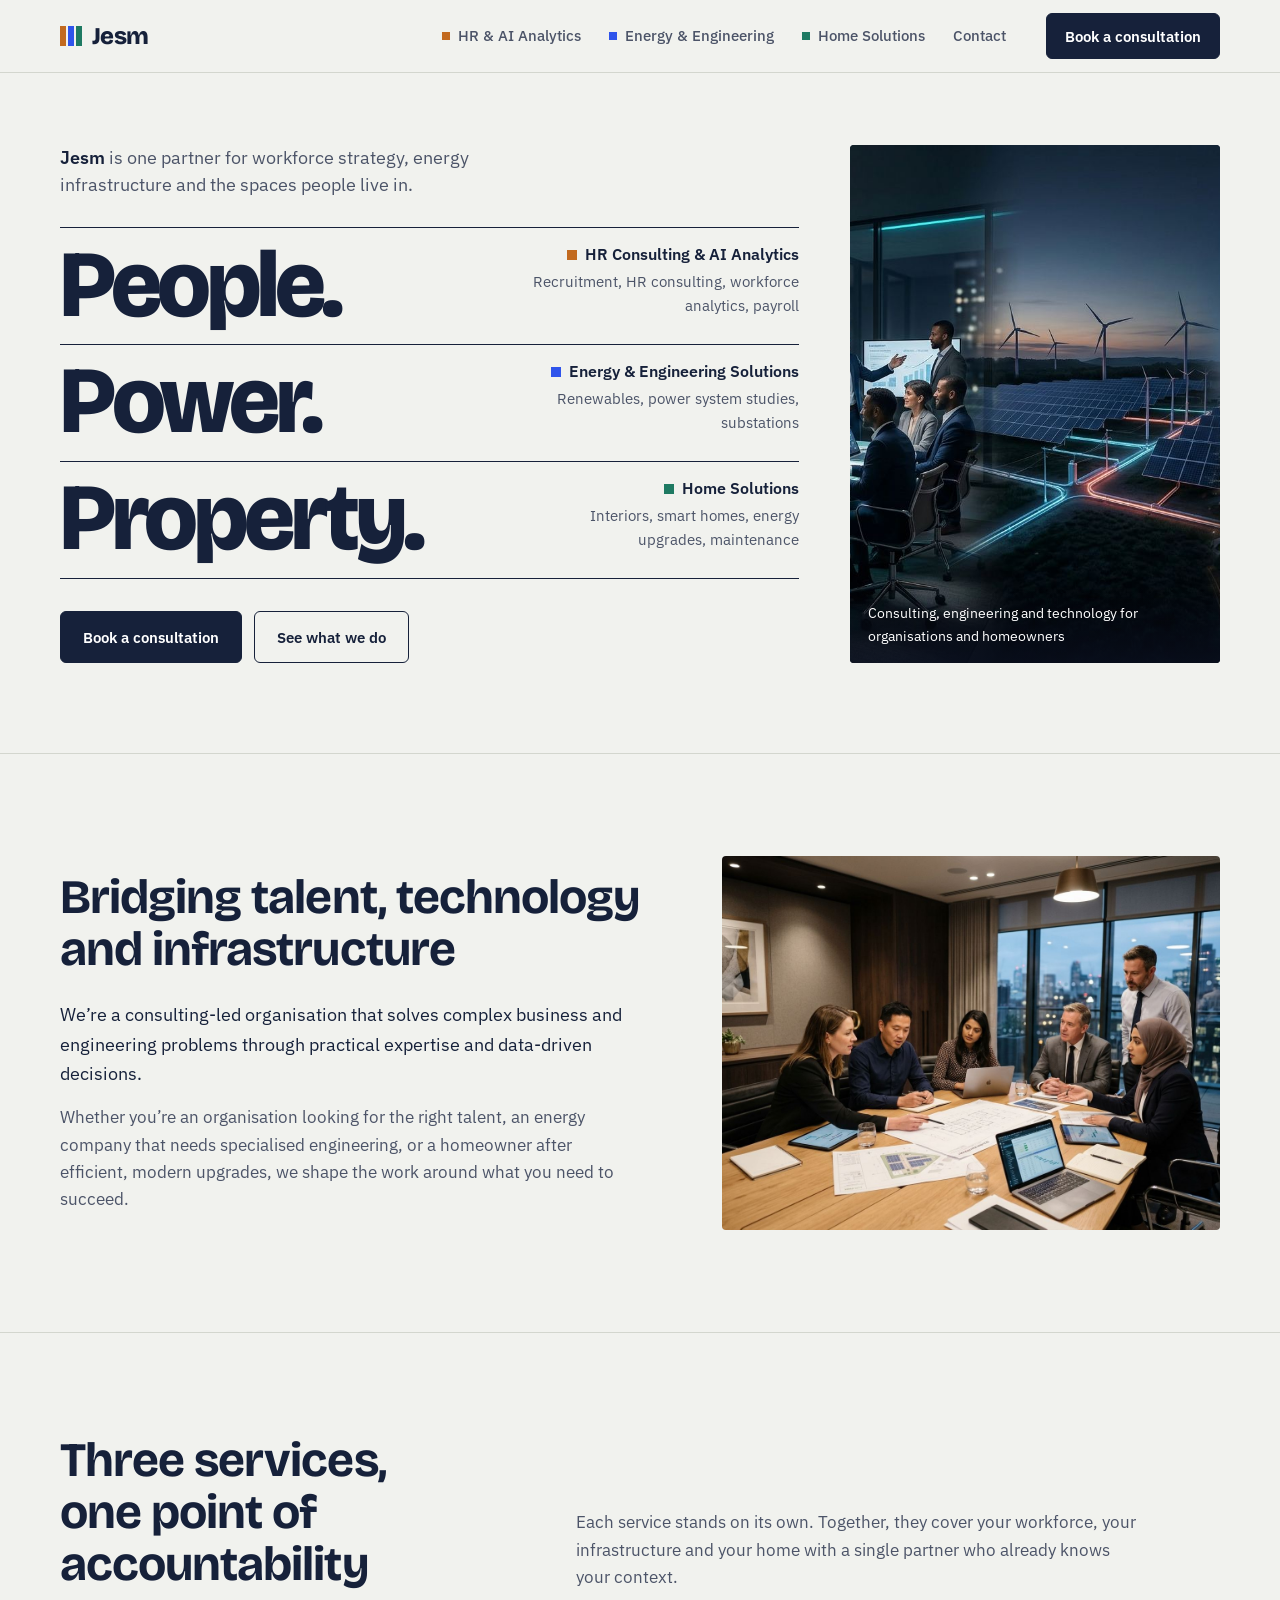
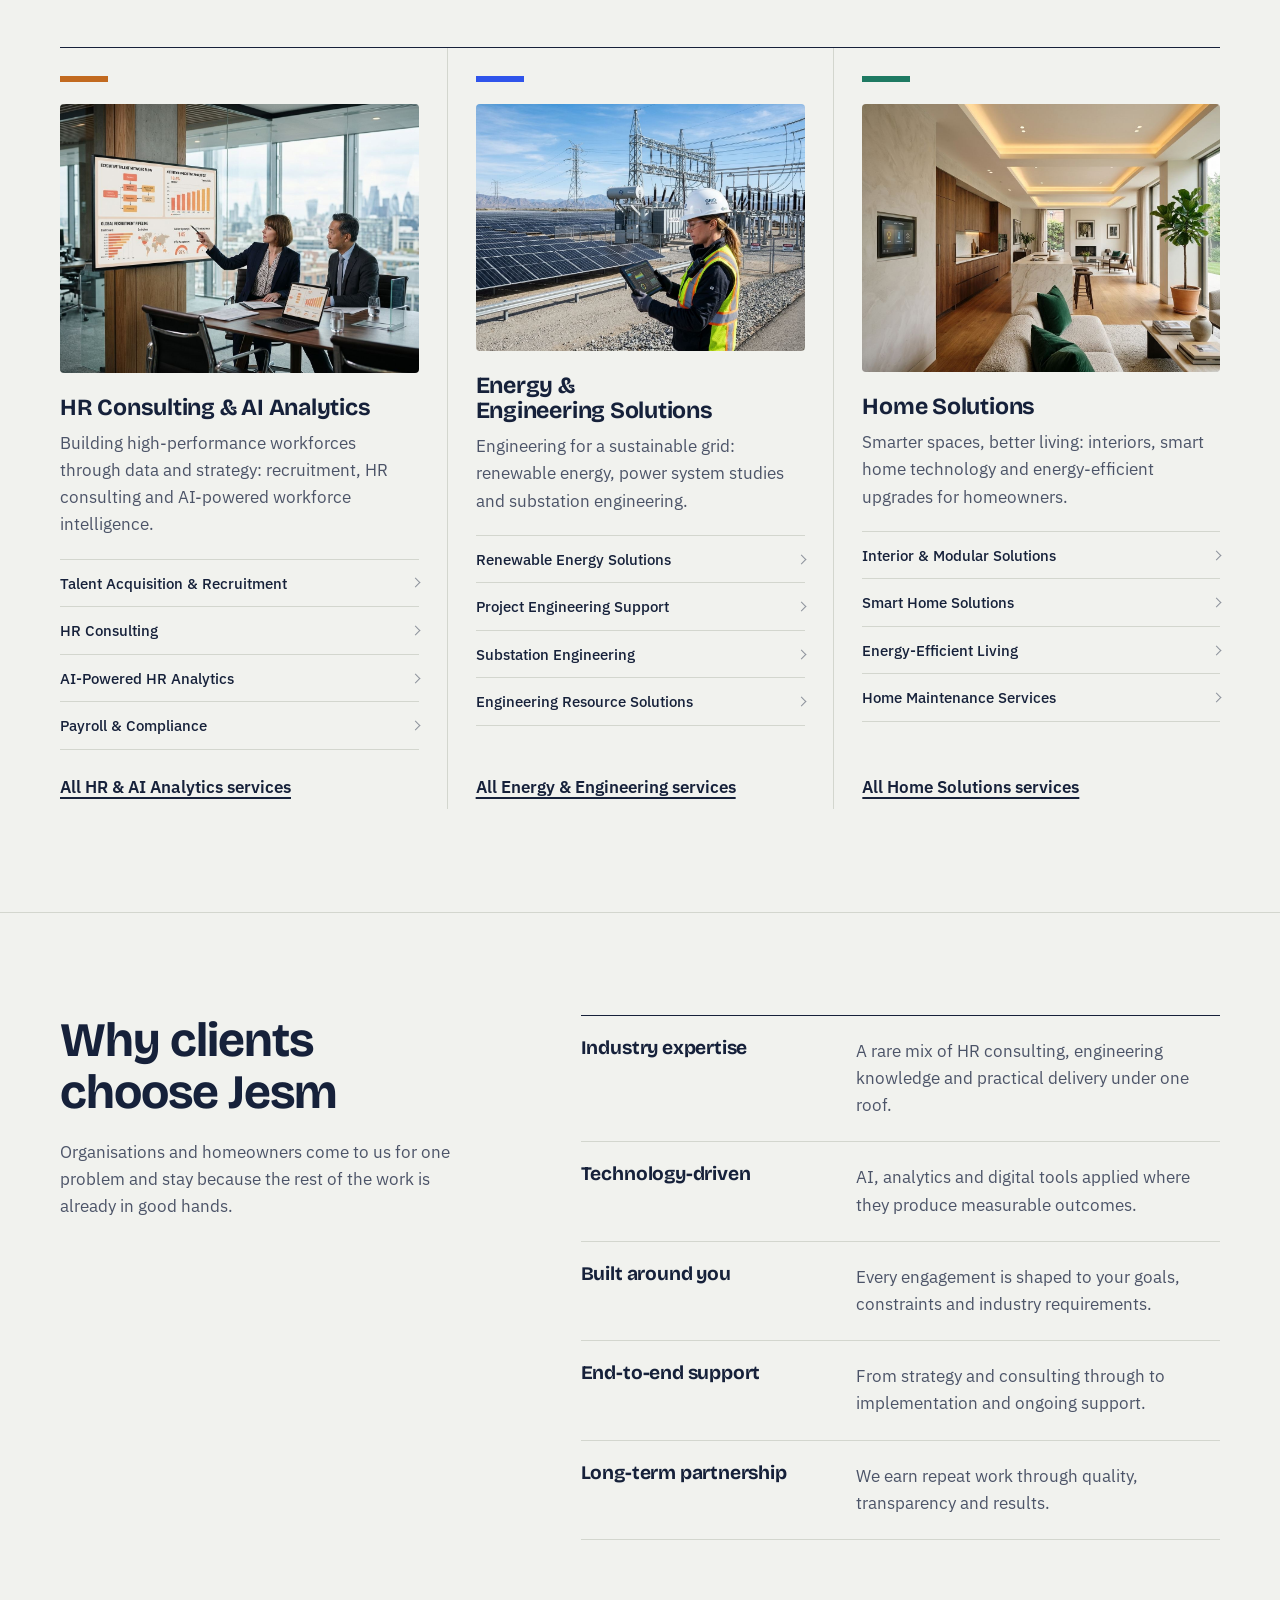
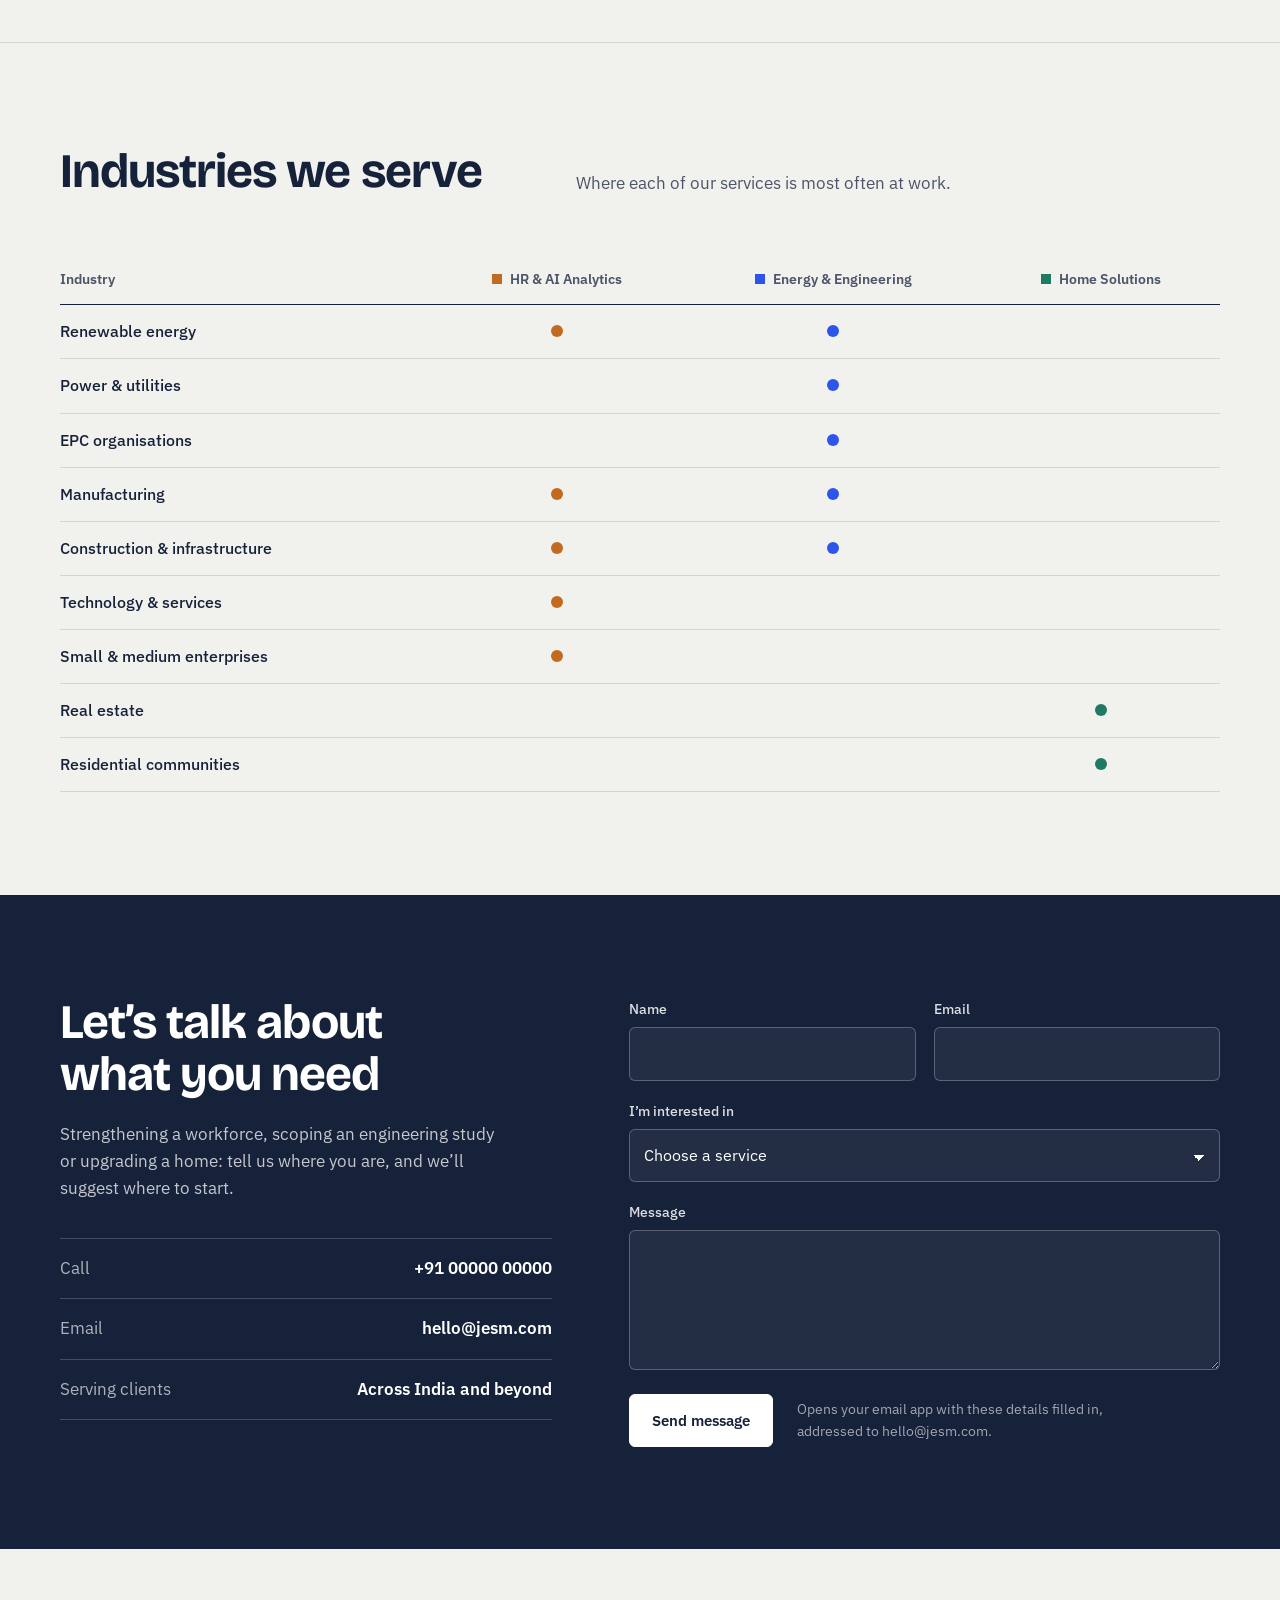
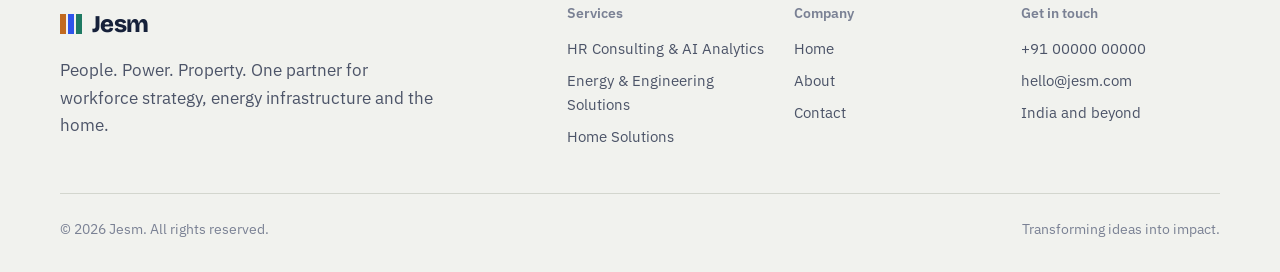
==== index.html @ 6579c79a "Add JESM site redesign Co-Authored-By: Claude Opus 5.5 <noreply@anthropic.com> Claude-Session: https" ====
<!DOCTYPE html>
<html lang="en">
<head>
<meta charset="UTF-8">
<meta name="viewport" content="width=device-width, initial-scale=1, viewport-fit=cover">
<title>Jesm — People. Power. Property.</title>
<meta name="description" content="Jesm provides HR consulting &amp; AI analytics, energy &amp; engineering solutions, and home solutions — one partner for workforce strategy, energy infrastructure and the home.">
<meta name="theme-color" content="#F1F2EE">
<link rel="icon" href="data:image/svg+xml,<svg xmlns=%22http://www.w3.org/2000/svg%22 viewBox=%220 0 24 24%22><rect x=%223%22 y=%222%22 width=%225%22 height=%2220%22 fill=%22%23C26A1F%22/><rect x=%229.5%22 y=%222%22 width=%225%22 height=%2220%22 fill=%22%232F54EB%22/><rect x=%2216%22 y=%222%22 width=%225%22 height=%2220%22 fill=%22%231E7A62%22/></svg>">
<link rel="preconnect" href="https://fonts.googleapis.com">
<link rel="preconnect" href="https://fonts.gstatic.com" crossorigin>
<link href="https://fonts.googleapis.com/css2?family=Bricolage+Grotesque:opsz,wght@12..96,600;12..96,700;12..96,800&family=IBM+Plex+Sans:wght@400;500;600&display=swap" rel="stylesheet">
<link rel="stylesheet" href="styles.css">
</head>
<body>
<a class="skip" href="#main">Skip to content</a>
<header class="site-header">
  <div class="wrap nav-row">
    <a href="index.html" class="brand" aria-label="Jesm home"><span class="brand-mark" aria-hidden="true"><i></i><i></i><i></i></span>Jesm</a>
    <button class="menu-toggle" id="menuToggle" aria-label="Menu" aria-expanded="false" aria-controls="primaryNav">
      <svg viewBox="0 0 24 24" fill="none" stroke="currentColor" stroke-width="2"><path d="M3 6h18M3 12h18M3 18h18"/></svg>
    </button>
    <nav class="primary" id="primaryNav" aria-label="Main">
      <a href="hr-consulting-ai-analytics.html" data-p="people"><span class="sw" aria-hidden="true"></span>HR &amp; AI Analytics</a>
      <a href="energy-engineering-solutions.html" data-p="power"><span class="sw" aria-hidden="true"></span>Energy &amp; Engineering</a>
      <a href="home-solutions.html" data-p="property"><span class="sw" aria-hidden="true"></span>Home Solutions</a>
      <a href="#contact">Contact</a>
      <a href="#contact" class="btn btn-solid mobile-cta">Book a consultation</a>
    </nav>
    <a href="#contact" class="btn btn-solid header-cta">Book a consultation</a>
  </div>
</header>
<main id="main">

  <section class="hero" aria-labelledby="hero-title">
    <div class="wrap hero-grid">
      <div>
        <h1 id="hero-title" class="hero-intro"><strong>Jesm</strong> is one partner for workforce strategy, energy infrastructure and the spaces people live in.</h1>
        <nav class="words" aria-label="Our services">
        <a class="word" href="hr-consulting-ai-analytics.html" data-p="people">
          <span class="word-w">People.</span>
          <span class="word-meta"><b><span class="sw" aria-hidden="true"></span>HR Consulting &amp; AI Analytics</b>Recruitment, HR consulting, workforce analytics, payroll</span>
        </a>
        <a class="word" href="energy-engineering-solutions.html" data-p="power">
          <span class="word-w">Power.</span>
          <span class="word-meta"><b><span class="sw" aria-hidden="true"></span>Energy &amp; Engineering Solutions</b>Renewables, power system studies, substations</span>
        </a>
        <a class="word" href="home-solutions.html" data-p="property">
          <span class="word-w">Property.</span>
          <span class="word-meta"><b><span class="sw" aria-hidden="true"></span>Home Solutions</b>Interiors, smart homes, energy upgrades, maintenance</span>
        </a>
        </nav>
        <div class="hero-actions">
          <a href="#contact" class="btn btn-solid">Book a consultation</a>
          <a href="#services" class="btn btn-line">See what we do</a>
        </div>
      </div>
      <div class="hero-frame" id="heroFrame" aria-hidden="false">
        <img src="images/hero-banner.jpg" alt="Jesm teams working across workforce strategy, energy infrastructure and smart living" data-for="all" class="is-on" width="1376" height="768" fetchpriority="high">
        <img src="images/pillar-hr.jpg" alt="" data-for="people" width="1200" height="896" loading="lazy">
        <img src="images/pillar-energy.jpg" alt="" data-for="power" width="1200" height="896" loading="lazy">
        <img src="images/pillar-home.jpg" alt="" data-for="property" width="1200" height="896" loading="lazy">
        <div class="hero-caption" id="heroCaption"><span class="sw" aria-hidden="true"></span><span>Consulting, engineering and technology for organisations and homeowners</span></div>
      </div>
    </div>
  </section>

  <section class="section" id="about">
    <div class="wrap about">
      <div>
        <h2>Bridging talent, technology and infrastructure</h2>
        <div class="about-body">
          <p>We’re a consulting-led organisation that solves complex business and engineering problems through practical expertise and data-driven decisions.</p>
          <p>Whether you’re an organisation looking for the right talent, an energy company that needs specialised engineering, or a homeowner after efficient, modern upgrades, we shape the work around what you need to succeed.</p>
        </div>
      </div>
      <img src="images/about-team.jpg" alt="Jesm consultants and engineers in a planning session" width="1200" height="896" loading="lazy">
    </div>
  </section>

  <section class="section" id="services">
    <div class="wrap">
      <div class="section-head">
        <h2>Three services, one point of accountability</h2>
        <p>Each service stands on its own. Together, they cover your workforce, your infrastructure and your home with a single partner who already knows your context.</p>
      </div>
      <div class="pillars">
      <article class="pillar" data-p="people">
        <div class="pillar-bar" aria-hidden="true"></div>
        <img src="images/pillar-hr.jpg" alt="" width="1200" height="896" loading="lazy">
        <h3><a href="hr-consulting-ai-analytics.html">HR Consulting &amp; AI Analytics</a></h3>
        <p>Building high-performance workforces through data and strategy: recruitment, HR consulting and AI-powered workforce intelligence.</p>
        <nav class="areas" aria-label="HR Consulting &amp; AI Analytics"><a href="hr-consulting-ai-analytics.html#talent">Talent Acquisition &amp; Recruitment</a><a href="hr-consulting-ai-analytics.html#consulting">HR Consulting</a><a href="hr-consulting-ai-analytics.html#analytics">AI-Powered HR Analytics</a><a href="hr-consulting-ai-analytics.html#payroll">Payroll &amp; Compliance</a></nav>
        <a class="text-link" href="hr-consulting-ai-analytics.html">All HR &amp; AI Analytics services</a>
      </article>
      <article class="pillar" data-p="power">
        <div class="pillar-bar" aria-hidden="true"></div>
        <img src="images/pillar-energy.jpg" alt="" width="1200" height="896" loading="lazy">
        <h3><a href="energy-engineering-solutions.html">Energy &amp; Engineering Solutions</a></h3>
        <p>Engineering for a sustainable grid: renewable energy, power system studies and substation engineering.</p>
        <nav class="areas" aria-label="Energy &amp; Engineering Solutions"><a href="energy-engineering-solutions.html#renewables">Renewable Energy Solutions</a><a href="energy-engineering-solutions.html#studies">Project Engineering Support</a><a href="energy-engineering-solutions.html#substations">Substation Engineering</a><a href="energy-engineering-solutions.html#resources">Engineering Resource Solutions</a></nav>
        <a class="text-link" href="energy-engineering-solutions.html">All Energy &amp; Engineering services</a>
      </article>
      <article class="pillar" data-p="property">
        <div class="pillar-bar" aria-hidden="true"></div>
        <img src="images/pillar-home.jpg" alt="" width="1200" height="896" loading="lazy">
        <h3><a href="home-solutions.html">Home Solutions</a></h3>
        <p>Smarter spaces, better living: interiors, smart home technology and energy-efficient upgrades for homeowners.</p>
        <nav class="areas" aria-label="Home Solutions"><a href="home-solutions.html#interiors">Interior &amp; Modular Solutions</a><a href="home-solutions.html#smart">Smart Home Solutions</a><a href="home-solutions.html#efficiency">Energy-Efficient Living</a><a href="home-solutions.html#maintenance">Home Maintenance Services</a></nav>
        <a class="text-link" href="home-solutions.html">All Home Solutions services</a>
      </article>
      </div>
    </div>
  </section>

  <section class="section">
    <div class="wrap why">
      <div class="why-intro">
        <h2>Why clients choose Jesm</h2>
        <p>Organisations and homeowners come to us for one problem and stay because the rest of the work is already in good hands.</p>
      </div>
      <ul class="why-list"><li><h3>Industry expertise</h3><p>A rare mix of HR consulting, engineering knowledge and practical delivery under one roof.</p></li><li><h3>Technology-driven</h3><p>AI, analytics and digital tools applied where they produce measurable outcomes.</p></li><li><h3>Built around you</h3><p>Every engagement is shaped to your goals, constraints and industry requirements.</p></li><li><h3>End-to-end support</h3><p>From strategy and consulting through to implementation and ongoing support.</p></li><li><h3>Long-term partnership</h3><p>We earn repeat work through quality, transparency and results.</p></li></ul>
    </div>
  </section>

  <section class="section">
    <div class="wrap">
      <div class="section-head">
        <h2>Industries we serve</h2>
        <p>Where each of our services is most often at work.</p>
      </div>
      <div class="matrix-wrap">
        <table class="matrix">
          <thead><tr><th scope="col">Industry</th><th scope="col" data-p="people"><span><span class="sw" aria-hidden="true"></span>HR &amp; AI Analytics</span></th><th scope="col" data-p="power"><span><span class="sw" aria-hidden="true"></span>Energy &amp; Engineering</span></th><th scope="col" data-p="property"><span><span class="sw" aria-hidden="true"></span>Home Solutions</span></th></tr></thead>
          <tbody>
<tr><th scope="row">Renewable energy</th><td data-p="people"><span class="dot" role="img" aria-label="Yes"></span></td><td data-p="power"><span class="dot" role="img" aria-label="Yes"></span></td><td></td></tr>
<tr><th scope="row">Power &amp; utilities</th><td></td><td data-p="power"><span class="dot" role="img" aria-label="Yes"></span></td><td></td></tr>
<tr><th scope="row">EPC organisations</th><td></td><td data-p="power"><span class="dot" role="img" aria-label="Yes"></span></td><td></td></tr>
<tr><th scope="row">Manufacturing</th><td data-p="people"><span class="dot" role="img" aria-label="Yes"></span></td><td data-p="power"><span class="dot" role="img" aria-label="Yes"></span></td><td></td></tr>
<tr><th scope="row">Construction &amp; infrastructure</th><td data-p="people"><span class="dot" role="img" aria-label="Yes"></span></td><td data-p="power"><span class="dot" role="img" aria-label="Yes"></span></td><td></td></tr>
<tr><th scope="row">Technology &amp; services</th><td data-p="people"><span class="dot" role="img" aria-label="Yes"></span></td><td></td><td></td></tr>
<tr><th scope="row">Small &amp; medium enterprises</th><td data-p="people"><span class="dot" role="img" aria-label="Yes"></span></td><td></td><td></td></tr>
<tr><th scope="row">Real estate</th><td></td><td></td><td data-p="property"><span class="dot" role="img" aria-label="Yes"></span></td></tr>
<tr><th scope="row">Residential communities</th><td></td><td></td><td data-p="property"><span class="dot" role="img" aria-label="Yes"></span></td></tr>
          </tbody>
        </table>
      </div>
    </div>
  </section>

  <section class="contact" id="contact" aria-labelledby="contact-title">
    <div class="wrap contact-grid">
      <div>
        <h2 id="contact-title">Let’s talk about what you need</h2>
        <p class="contact-lede">Strengthening a workforce, scoping an engineering study or upgrading a home: tell us where you are, and we’ll suggest where to start.</p>
        <ul class="contact-list">
          <li><span>Call</span><a href="tel:+910000000000">+91 00000 00000</a></li>
          <li><span>Email</span><a href="mailto:hello@jesm.com">hello@jesm.com</a></li>
          <li><span>Serving clients</span><b>Across India and beyond</b></li>
        </ul>
      </div>
      <form class="form" id="contactForm" novalidate>
        <div class="field"><label for="cf-name">Name</label><input id="cf-name" name="name" type="text" autocomplete="name" required></div>
        <div class="field"><label for="cf-email">Email</label><input id="cf-email" name="email" type="email" autocomplete="email" required></div>
        <div class="field full"><label for="cf-interest">I’m interested in</label>
          <select id="cf-interest" name="interest"><option value="">Choose a service</option><option>HR Consulting &amp; AI Analytics</option><option>Energy &amp; Engineering Solutions</option><option>Home Solutions</option><option>More than one / not sure yet</option></select></div>
        <div class="field full"><label for="cf-message">Message</label><textarea id="cf-message" name="message" required></textarea></div>
        <div class="form-foot">
          <button type="submit" class="btn btn-light">Send message</button>
          <p class="form-note" id="cf-note" aria-live="polite">Opens your email app with these details filled in, addressed to hello@jesm.com.</p>
        </div>
      </form>
    </div>
  </section>

</main>
<footer class="site-footer">
  <div class="wrap">
    <div class="footer-top">
      <div>
        <a href="index.html" class="brand"><span class="brand-mark" aria-hidden="true"><i></i><i></i><i></i></span>Jesm</a>
        <p>People. Power. Property. One partner for workforce strategy, energy infrastructure and the home.</p>
      </div>
      <div class="footer-cols">
        <div>
          <h2>Services</h2>
          <a href="hr-consulting-ai-analytics.html">HR Consulting &amp; AI Analytics</a>
          <a href="energy-engineering-solutions.html">Energy &amp; Engineering Solutions</a>
          <a href="home-solutions.html">Home Solutions</a>
        </div>
        <div>
          <h2>Company</h2>
          <a href="index.html">Home</a>
          <a href="index.html#about">About</a>
          <a href="#contact">Contact</a>
        </div>
        <div>
          <h2>Get in touch</h2>
          <a href="tel:+910000000000">+91 00000 00000</a>
          <a href="mailto:hello@jesm.com">hello@jesm.com</a>
          <p>India and beyond</p>
        </div>
      </div>
    </div>
    <div class="footer-bottom">
      <span>© 2026 Jesm. All rights reserved.</span>
      <span>Transforming ideas into impact.</span>
    </div>
  </div>
</footer>
<script src="script.js"></script>
</body>
</html>
---- styles.css ----
/* Jesm — site styles
   Palette: cool paper + deep indigo ink, one colour per pillar used only as an identifier.
   Type: Bricolage Grotesque (display) + IBM Plex Sans (text). */

:root{
  --paper:#F1F2EE;
  --surface:#FFFFFF;
  --ink:#16213A;
  --ink-2:#4C5468;
  --ink-3:#7A8194;
  --line:#D3D6CE;
  --line-2:#B9BDB3;

  --people:#C26A1F;    /* HR Consulting & AI Analytics */
  --power:#2F54EB;     /* Energy & Engineering Solutions */
  --property:#1E7A62;  /* Home Solutions */

  --display:'Bricolage Grotesque','Avenir Next Condensed','Arial Narrow',system-ui,sans-serif;
  --text:'IBM Plex Sans','Segoe UI',system-ui,-apple-system,sans-serif;

  --wrap:1240px;
  --gutter:clamp(20px,4vw,40px);
  --header-h:72px;
  color-scheme:light;
}

*,*::before,*::after{box-sizing:border-box;}
html{scroll-padding-top:calc(var(--header-h) + 16px);-webkit-text-size-adjust:100%;}
body{
  margin:0;
  background:var(--paper);
  color:var(--ink);
  font-family:var(--text);
  font-size:17px;
  line-height:1.6;
  -webkit-font-smoothing:antialiased;
}
h1,h2,h3,h4{font-family:var(--display);font-weight:700;margin:0;line-height:1.08;letter-spacing:-0.02em;text-wrap:balance;}
h2{font-size:clamp(2rem,4vw,3rem);}
h3{font-size:1.45rem;letter-spacing:-0.01em;}
p{margin:0;}
a{color:inherit;}
ul{margin:0;padding:0;list-style:none;}
img{max-width:100%;height:auto;display:block;}
button,input,select,textarea{font:inherit;color:inherit;}
:focus-visible{outline:2px solid var(--power);outline-offset:3px;border-radius:2px;}

.wrap{max-width:var(--wrap);margin:0 auto;padding:0 var(--gutter);}
.skip{position:absolute;left:-999px;top:8px;background:var(--ink);color:#fff;padding:8px 14px;z-index:100;}
.skip:focus{left:8px;}

/* ---------- Buttons & links ---------- */
.btn{
  display:inline-flex;align-items:center;justify-content:center;gap:8px;
  padding:13px 22px;border-radius:6px;border:1.5px solid var(--ink);
  font-weight:600;font-size:.95rem;text-decoration:none;white-space:nowrap;cursor:pointer;
  transition:background .15s ease,color .15s ease;
}
.btn-solid{background:var(--ink);color:#fff;}
.btn-solid:hover{background:#0B1326;}
.btn-line{background:transparent;color:var(--ink);}
.btn-line:hover{background:var(--ink);color:#fff;}
.btn-light{background:#fff;color:var(--ink);border-color:#fff;}
.btn-light:hover{background:var(--paper);}
.text-link{font-weight:600;text-decoration:underline;text-decoration-thickness:1.5px;text-underline-offset:4px;}
.text-link:hover{text-decoration-thickness:3px;}

/* Pillar swatch: a small square in the pillar's colour */
.sw{display:inline-block;width:10px;height:10px;flex:none;background:var(--c,var(--ink));}
[data-p="people"]{--c:var(--people);}
[data-p="power"]{--c:var(--power);}
[data-p="property"]{--c:var(--property);}

/* ---------- Header ---------- */
.site-header{
  position:sticky;top:0;z-index:50;
  background:rgba(241,242,238,.92);
  backdrop-filter:blur(10px);-webkit-backdrop-filter:blur(10px);
  border-bottom:1px solid var(--line);
  padding-top:env(safe-area-inset-top,0px);
}
.nav-row{display:flex;align-items:center;gap:28px;height:var(--header-h);}
.brand{display:flex;align-items:center;gap:10px;font-family:var(--display);font-weight:800;font-size:1.5rem;letter-spacing:-0.03em;text-decoration:none;flex:none;}
.brand-mark{display:grid;grid-template-columns:repeat(3,6px);gap:2px;height:20px;}
.brand-mark i{display:block;}
.brand-mark i:nth-child(1){background:var(--people);}
.brand-mark i:nth-child(2){background:var(--power);}
.brand-mark i:nth-child(3){background:var(--property);}
.primary{display:flex;align-items:center;gap:4px;margin-left:auto;}
.primary a{
  display:flex;align-items:center;gap:8px;padding:8px 12px;border-radius:6px;
  font-size:.93rem;font-weight:500;color:var(--ink-2);text-decoration:none;white-space:nowrap;
}
.primary a:hover{color:var(--ink);background:rgba(22,33,58,.06);}
.primary a[aria-current="page"]{color:var(--ink);font-weight:600;}
.primary a[aria-current="page"] .sw{outline:2px solid var(--c);outline-offset:2px;}
.primary .sw{width:8px;height:8px;}
.header-cta{flex:none;padding:10px 18px;}
.menu-toggle{display:none;margin-left:auto;width:44px;height:44px;border:1.5px solid var(--ink);border-radius:6px;background:transparent;cursor:pointer;align-items:center;justify-content:center;}
.menu-toggle svg{width:18px;height:18px;}

@media (max-width:1040px){
  .menu-toggle{display:flex;}
  .header-cta{display:none;}
  .primary{
    display:none;position:absolute;left:0;right:0;top:100%;
    flex-direction:column;align-items:stretch;gap:0;margin:0;
    background:var(--paper);border-bottom:1px solid var(--line);padding:8px var(--gutter) 20px;
  }
  .primary.open{display:flex;}
  .primary a{padding:14px 4px;border-bottom:1px solid var(--line);border-radius:0;font-size:1rem;}
  .primary .mobile-cta{display:flex;margin-top:16px;border:none;}
}
@media (min-width:1041px){ .primary .mobile-cta{display:none;} }

/* ---------- Home hero: the three words are the navigation ---------- */
.hero{padding:clamp(40px,6vw,72px) 0 clamp(56px,7vw,96px);border-bottom:1px solid var(--line);}
.hero-grid{display:grid;grid-template-columns:minmax(0,8fr) minmax(0,4fr);gap:clamp(28px,4vw,56px);align-items:stretch;}
.hero-intro{max-width:46ch;font-family:var(--text);font-weight:400;letter-spacing:0;line-height:1.5;font-size:1.12rem;color:var(--ink-2);margin-bottom:28px;}
.hero-intro strong{color:var(--ink);font-weight:600;}
.words{border-top:1.5px solid var(--ink);}
.word{
  display:grid;grid-template-columns:auto 1fr;align-items:end;gap:12px 28px;
  padding:14px 0 16px;border-bottom:1.5px solid var(--ink);text-decoration:none;
}
.word-w{
  font-family:var(--display);font-weight:800;
  font-size:clamp(3.2rem,7.4vw,6.2rem);line-height:.9;letter-spacing:-0.045em;
  transition:color .25s ease,transform .35s cubic-bezier(.2,.8,.2,1);
}
.word-meta{display:flex;flex-direction:column;gap:3px;padding-bottom:.7em;font-size:.92rem;color:var(--ink-2);min-width:0;max-width:30ch;justify-self:end;text-align:right;}
.word-meta b{display:flex;align-items:center;justify-content:flex-end;gap:8px;color:var(--ink);font-weight:600;font-size:1rem;}
.word:hover .word-w,.word:focus-visible .word-w,.word.is-active .word-w{color:var(--c);transform:translateX(.12em);}
.word:focus-visible{outline-offset:-2px;}
.hero-actions{display:flex;flex-wrap:wrap;gap:12px;margin-top:32px;}

.hero-frame{position:relative;min-height:420px;background:var(--ink);overflow:hidden;border-radius:4px;}
.hero-frame img{position:absolute;inset:0;width:100%;height:100%;object-fit:cover;opacity:0;transition:opacity .45s ease;}
.hero-frame img.is-on{opacity:1;}
.hero-caption{
  position:absolute;left:0;right:0;bottom:0;padding:16px 18px;
  background:linear-gradient(transparent,rgba(10,16,32,.78));color:#fff;font-size:.88rem;
  display:flex;align-items:center;gap:10px;
}
.hero-caption .sw{background:var(--c,#fff);}

@media (max-width:900px){
  .hero-grid{grid-template-columns:1fr;}
  .hero-frame{min-height:0;aspect-ratio:16/10;order:-1;}
  .word{grid-template-columns:1fr;gap:6px;}
  .word-meta{justify-self:start;text-align:left;padding-bottom:0;}
  .word-meta b{justify-content:flex-start;}
}

/* ---------- Sections ---------- */
.section{padding:clamp(64px,8vw,112px) 0;}
.section + .section{border-top:1px solid var(--line);}
.section-head{display:grid;grid-template-columns:minmax(0,5fr) minmax(0,7fr);gap:24px 56px;align-items:end;margin-bottom:clamp(36px,5vw,56px);}
.section-head p{color:var(--ink-2);max-width:56ch;}
@media (max-width:820px){ .section-head{grid-template-columns:1fr;} }

/* About */
.about{display:grid;grid-template-columns:minmax(0,6fr) minmax(0,5fr);gap:clamp(32px,5vw,72px);align-items:center;}
.about h2{margin-bottom:24px;}
.about-body{display:flex;flex-direction:column;gap:16px;color:var(--ink-2);max-width:58ch;}
.about-body p:first-child{color:var(--ink);font-size:1.15rem;}
.about img{width:100%;aspect-ratio:4/3;object-fit:cover;border-radius:4px;}
@media (max-width:820px){ .about{grid-template-columns:1fr;} }

/* Services overview: three columns, each with its four areas of work */
.pillars{display:grid;grid-template-columns:repeat(3,minmax(0,1fr));border-top:1.5px solid var(--ink);}
.pillar{padding:28px 28px 8px;border-left:1px solid var(--line);display:flex;flex-direction:column;}
.pillar:first-child{border-left:none;padding-left:0;}
.pillar:last-child{padding-right:0;}
.pillar-bar{height:6px;width:48px;background:var(--c);margin-bottom:22px;}
.pillar img{width:100%;aspect-ratio:4/3;object-fit:cover;border-radius:4px;margin-bottom:22px;}
.pillar h3{margin-bottom:10px;}
.pillar h3 a{text-decoration:none;}
.pillar h3 a:hover{text-decoration:underline;text-decoration-thickness:2px;text-underline-offset:4px;}
.pillar > p{color:var(--ink-2);margin-bottom:20px;}
.areas{border-top:1px solid var(--line);margin-bottom:24px;}
.areas a{display:flex;justify-content:space-between;align-items:center;gap:12px;padding:11px 0;border-bottom:1px solid var(--line);text-decoration:none;font-weight:500;font-size:.96rem;}
.areas a::after{content:"";width:7px;height:7px;border-top:1.5px solid currentColor;border-right:1.5px solid currentColor;transform:rotate(45deg);flex:none;opacity:.45;}
.areas a:hover{color:var(--c);}
.areas a:hover::after{opacity:1;}
.pillar .text-link{margin-top:auto;}
@media (max-width:960px){
  .pillars{grid-template-columns:1fr;border-top:none;}
  .pillar,.pillar:first-child,.pillar:last-child{padding:32px 0;border-left:none;border-top:1.5px solid var(--ink);}
}

/* Why us: a plain list, not cards */
.why{display:grid;grid-template-columns:minmax(0,5fr) minmax(0,7fr);gap:clamp(32px,5vw,72px);}
.why-intro{position:sticky;top:calc(var(--header-h) + 32px);align-self:start;}
.why-intro p{color:var(--ink-2);margin-top:20px;max-width:40ch;}
.why-list li{display:grid;grid-template-columns:minmax(0,2fr) minmax(0,3fr);gap:8px 32px;padding:22px 0;border-bottom:1px solid var(--line);}
.why-list li:first-child{border-top:1.5px solid var(--ink);}
.why-list h3{font-size:1.2rem;}
.why-list p{color:var(--ink-2);}
@media (max-width:820px){
  .why{grid-template-columns:1fr;}
  .why-intro{position:static;}
  .why-list li{grid-template-columns:1fr;}
}

/* Industries matrix */
.matrix-wrap{overflow-x:auto;-webkit-overflow-scrolling:touch;}
.matrix{width:100%;min-width:560px;border-collapse:collapse;font-size:.98rem;}
.matrix th,.matrix td{padding:14px 12px;border-bottom:1px solid var(--line);text-align:center;}
.matrix thead th{border-bottom:1.5px solid var(--ink);font-weight:600;font-size:.88rem;color:var(--ink-2);vertical-align:bottom;}
.matrix thead th span{display:inline-flex;align-items:center;gap:8px;}
.matrix th[scope="row"]{text-align:left;font-weight:500;padding-left:0;}
.matrix thead th:first-child{text-align:left;padding-left:0;}
.dot{display:inline-block;width:12px;height:12px;border-radius:50%;background:var(--c);}
.matrix-note{margin-top:16px;font-size:.88rem;color:var(--ink-3);}

/* ---------- Contact (dark band) ---------- */
.contact{background:var(--ink);color:#fff;padding:clamp(64px,8vw,112px) 0;}
.contact-grid{display:grid;grid-template-columns:minmax(0,5fr) minmax(0,6fr);gap:clamp(36px,6vw,88px);}
.contact h2{color:#fff;margin-bottom:20px;}
.contact-lede{color:rgba(255,255,255,.75);max-width:44ch;margin-bottom:36px;}
.contact-list{border-top:1px solid rgba(255,255,255,.2);}
.contact-list li{display:flex;justify-content:space-between;gap:16px;padding:16px 0;border-bottom:1px solid rgba(255,255,255,.2);}
.contact-list span{color:rgba(255,255,255,.65);}
.contact-list a,.contact-list b{color:#fff;font-weight:600;text-decoration:none;}
.contact-list a:hover{text-decoration:underline;}
.form{display:grid;grid-template-columns:1fr 1fr;gap:18px;}
.field{display:flex;flex-direction:column;gap:7px;}
.field.full{grid-column:1/-1;}
.field label{font-size:.9rem;font-weight:500;color:rgba(255,255,255,.85);}
.field input,.field select,.field textarea{
  width:100%;padding:13px 14px;border-radius:6px;border:1.5px solid rgba(255,255,255,.25);
  background:rgba(255,255,255,.06);color:#fff;font-size:1rem;
}
.field select{appearance:none;-webkit-appearance:none;background-image:linear-gradient(45deg,transparent 50%,#fff 50%),linear-gradient(135deg,#fff 50%,transparent 50%);background-position:calc(100% - 20px) 55%,calc(100% - 14px) 55%;background-size:6px 6px;background-repeat:no-repeat;padding-right:40px;}
.field select option{color:var(--ink);}
.field textarea{min-height:140px;resize:vertical;}
.field input:focus,.field select:focus,.field textarea:focus{outline:none;border-color:#fff;background:rgba(255,255,255,.1);}
.contact :focus-visible{outline-color:#fff;}
.form-foot{grid-column:1/-1;display:flex;flex-wrap:wrap;align-items:center;gap:16px 24px;margin-top:6px;}
.form-note{font-size:.86rem;color:rgba(255,255,255,.6);max-width:40ch;}
@media (max-width:860px){
  .contact-grid{grid-template-columns:1fr;}
  .form{grid-template-columns:1fr;}
}

/* ---------- Service pages ---------- */
.crumbs{font-size:.88rem;color:var(--ink-3);padding-top:28px;}
.crumbs a{color:var(--ink-2);}
.page-hero{padding:24px 0 clamp(48px,6vw,80px);border-bottom:1px solid var(--line);}
.page-hero-grid{display:grid;grid-template-columns:minmax(0,7fr) minmax(0,5fr);gap:clamp(32px,5vw,72px);align-items:end;}
.page-hero .pillar-bar{margin:28px 0 24px;width:72px;height:8px;}
.page-hero h1{font-size:clamp(2.6rem,6.4vw,5.4rem);letter-spacing:-0.04em;line-height:.95;margin-bottom:28px;}
.page-hero .lede{font-size:1.12rem;color:var(--ink-2);max-width:56ch;margin-bottom:32px;}
.page-hero img{width:100%;aspect-ratio:1/1;object-fit:cover;border-radius:4px;}
@media (max-width:860px){ .page-hero-grid{grid-template-columns:1fr;} .page-hero img{aspect-ratio:16/10;} }

.expertise{display:grid;grid-template-columns:minmax(0,3fr) minmax(0,9fr);gap:clamp(32px,5vw,80px);}
.toc{position:sticky;top:calc(var(--header-h) + 32px);align-self:start;}
.toc h2{font-size:1rem;font-family:var(--text);letter-spacing:0;font-weight:600;color:var(--ink-3);margin-bottom:12px;}
.toc a{display:block;padding:9px 0 9px 14px;border-left:2px solid var(--line);text-decoration:none;color:var(--ink-2);font-weight:500;font-size:.95rem;line-height:1.35;}
.toc a:hover{color:var(--ink);border-left-color:var(--c);}
.area{padding:0 0 clamp(40px,5vw,64px);margin-bottom:clamp(40px,5vw,64px);border-bottom:1px solid var(--line);}
.area:last-child{border-bottom:none;margin-bottom:0;padding-bottom:0;}
.area h2{font-size:clamp(1.7rem,3vw,2.3rem);margin-bottom:18px;display:flex;align-items:baseline;gap:14px;}
.area h2 .sw{width:12px;height:12px;transform:translateY(-.1em);}
.area p{max-width:66ch;color:var(--ink-2);margin-bottom:22px;}
.chips{display:flex;flex-wrap:wrap;gap:8px;}
.chips li{padding:6px 12px;border:1px solid var(--line-2);border-radius:4px;font-size:.88rem;font-weight:500;background:var(--surface);}
@media (max-width:860px){ .expertise{grid-template-columns:1fr;} .toc{position:static;} }

.served{display:flex;flex-wrap:wrap;gap:10px 28px;font-family:var(--display);font-weight:600;font-size:clamp(1.25rem,2.4vw,1.75rem);letter-spacing:-0.015em;}
.served li{display:flex;align-items:center;gap:12px;}

.cta-band{background:var(--ink);color:#fff;padding:clamp(56px,7vw,88px) 0;}
.cta-band .wrap{display:flex;justify-content:space-between;align-items:flex-end;gap:32px;flex-wrap:wrap;}
.cta-band h2{color:#fff;margin-bottom:12px;}
.cta-band p{color:rgba(255,255,255,.75);max-width:52ch;}
.cta-band :focus-visible{outline-color:#fff;}

.other{display:grid;grid-template-columns:1fr 1fr;border-top:1.5px solid var(--ink);}
.other a{display:flex;flex-direction:column;gap:6px;padding:28px 0;text-decoration:none;}
.other a + a{border-left:1px solid var(--line);padding-left:32px;}
.other small{color:var(--ink-3);font-size:.88rem;display:flex;align-items:center;gap:8px;}
.other b{font-family:var(--display);font-size:clamp(1.4rem,2.6vw,2rem);letter-spacing:-0.02em;}
.other a:hover b{color:var(--c);}
@media (max-width:700px){ .other{grid-template-columns:1fr;} .other a + a{border-left:none;padding-left:0;border-top:1px solid var(--line);} }

/* ---------- Footer ---------- */
.site-footer{padding:56px 0 calc(32px + env(safe-area-inset-bottom,0px));}
.footer-top{display:grid;grid-template-columns:minmax(0,5fr) minmax(0,7fr);gap:40px;padding-bottom:40px;border-bottom:1px solid var(--line);}
.footer-top > div:first-child p{color:var(--ink-2);margin-top:14px;max-width:38ch;}
.footer-cols{display:grid;grid-template-columns:repeat(3,minmax(0,1fr));gap:28px;}
.footer-cols h2{font-family:var(--text);font-size:.9rem;font-weight:600;letter-spacing:0;color:var(--ink-3);margin-bottom:12px;}
.footer-cols a,.footer-cols p{display:block;text-decoration:none;color:var(--ink-2);font-size:.94rem;padding:4px 0;}
.footer-cols a:hover{color:var(--ink);text-decoration:underline;}
.footer-bottom{display:flex;justify-content:space-between;flex-wrap:wrap;gap:12px;padding-top:24px;font-size:.86rem;color:var(--ink-3);}
@media (max-width:820px){ .footer-top{grid-template-columns:1fr;} .footer-cols{grid-template-columns:1fr 1fr;} }

@media (prefers-reduced-motion:reduce){
  *,*::before,*::after{transition:none !important;animation:none !important;}
  html{scroll-behavior:auto;}
}
.hero-caption:not([data-p]) .sw{display:none;}
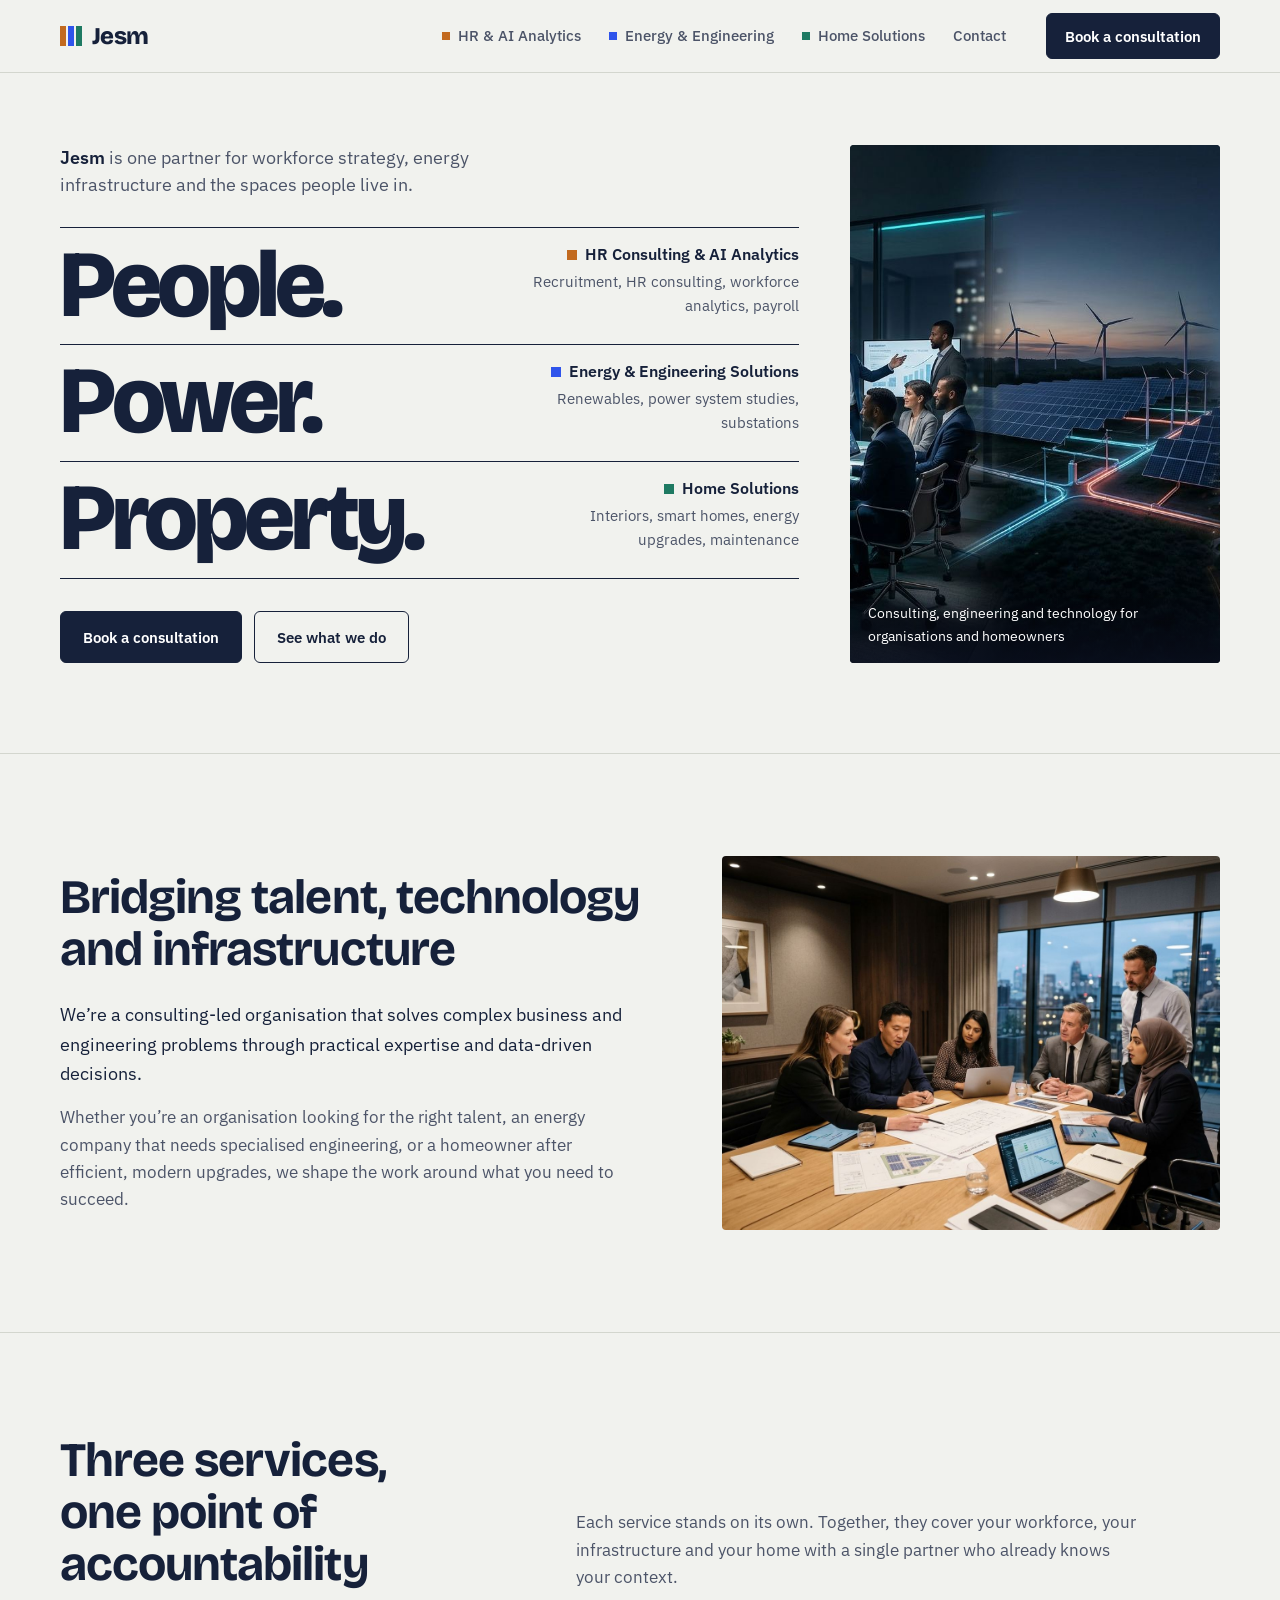
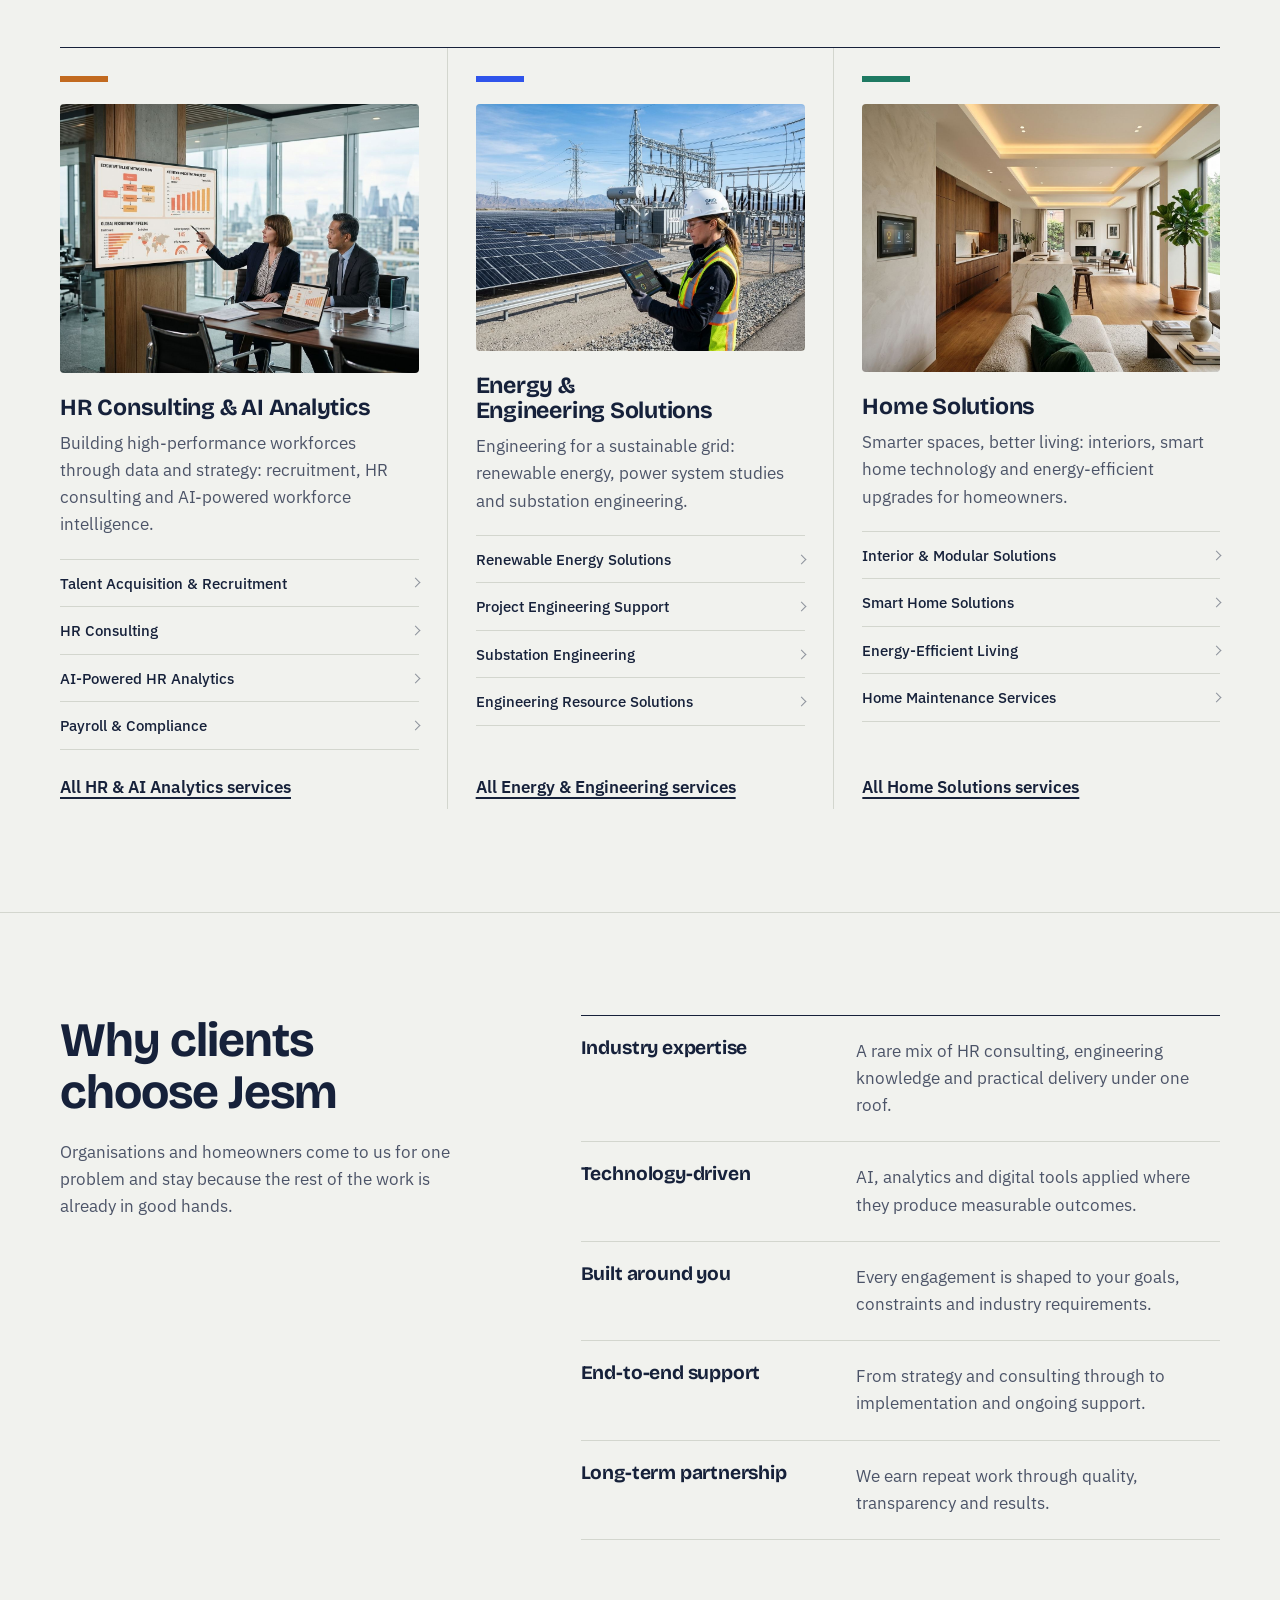
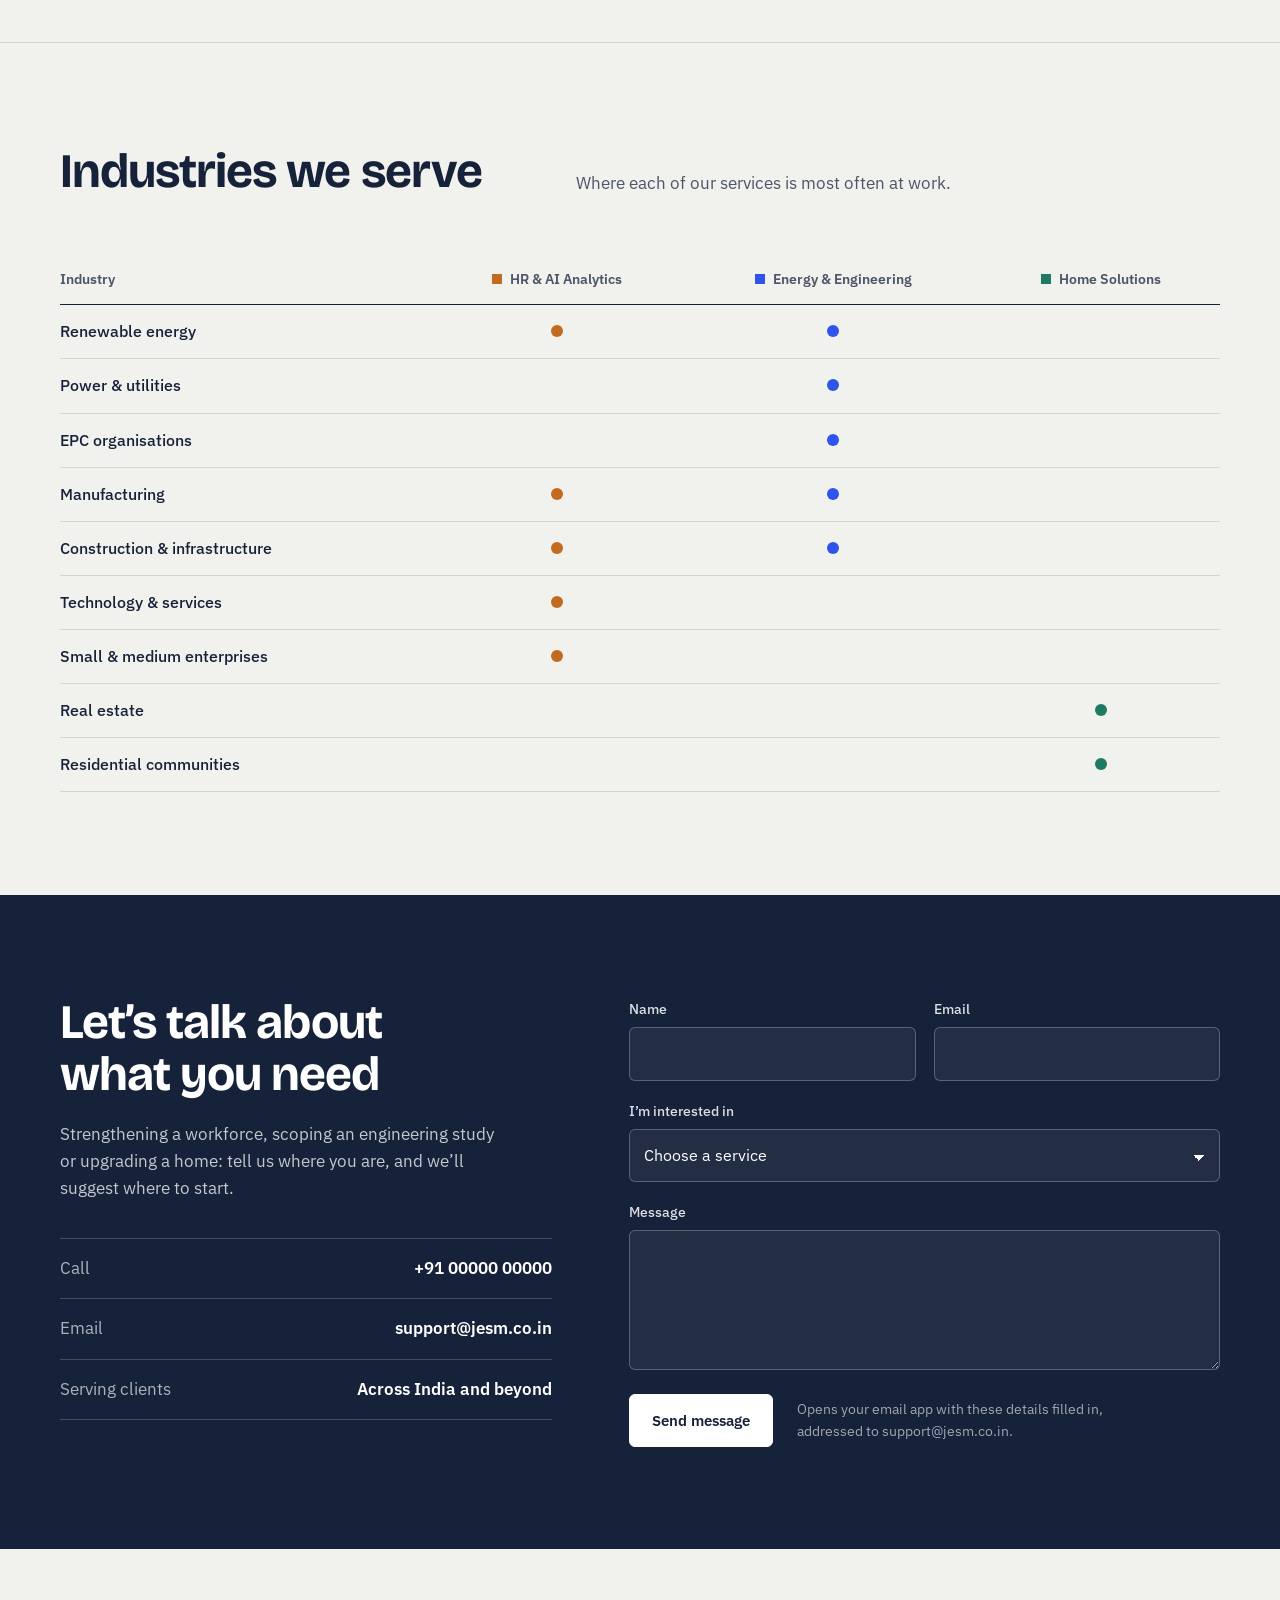
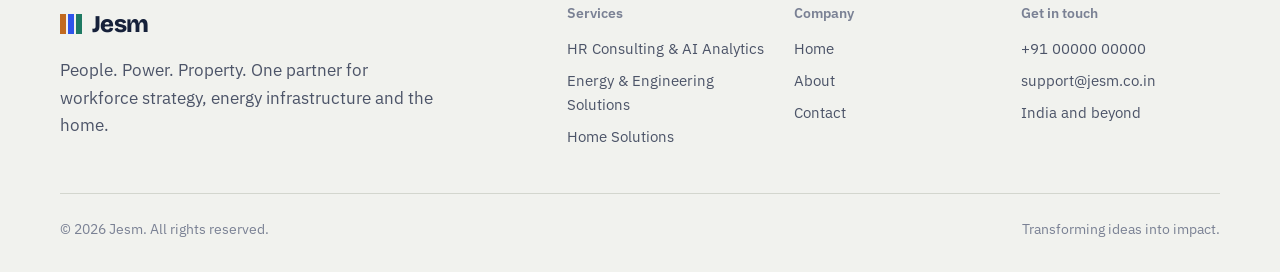
==== commit c3b94fac: "Use support@jesm.co.in as the contact email Co-Authored-By: Claude Opus 5.5 <noreply@anthropic.com> " ====
--- a/index.html
+++ b/index.html
@@ -155,7 +155,7 @@
         <p class="contact-lede">Strengthening a workforce, scoping an engineering study or upgrading a home: tell us where you are, and we’ll suggest where to start.</p>
         <ul class="contact-list">
           <li><span>Call</span><a href="tel:+910000000000">+91 00000 00000</a></li>
-          <li><span>Email</span><a href="mailto:hello@jesm.com">hello@jesm.com</a></li>
+          <li><span>Email</span><a href="mailto:support@jesm.co.in">support@jesm.co.in</a></li>
           <li><span>Serving clients</span><b>Across India and beyond</b></li>
         </ul>
       </div>
@@ -167,7 +167,7 @@
         <div class="field full"><label for="cf-message">Message</label><textarea id="cf-message" name="message" required></textarea></div>
         <div class="form-foot">
           <button type="submit" class="btn btn-light">Send message</button>
-          <p class="form-note" id="cf-note" aria-live="polite">Opens your email app with these details filled in, addressed to hello@jesm.com.</p>
+          <p class="form-note" id="cf-note" aria-live="polite">Opens your email app with these details filled in, addressed to support@jesm.co.in.</p>
         </div>
       </form>
     </div>
@@ -197,7 +197,7 @@
         <div>
           <h2>Get in touch</h2>
           <a href="tel:+910000000000">+91 00000 00000</a>
-          <a href="mailto:hello@jesm.com">hello@jesm.com</a>
+          <a href="mailto:support@jesm.co.in">support@jesm.co.in</a>
           <p>India and beyond</p>
         </div>
       </div>
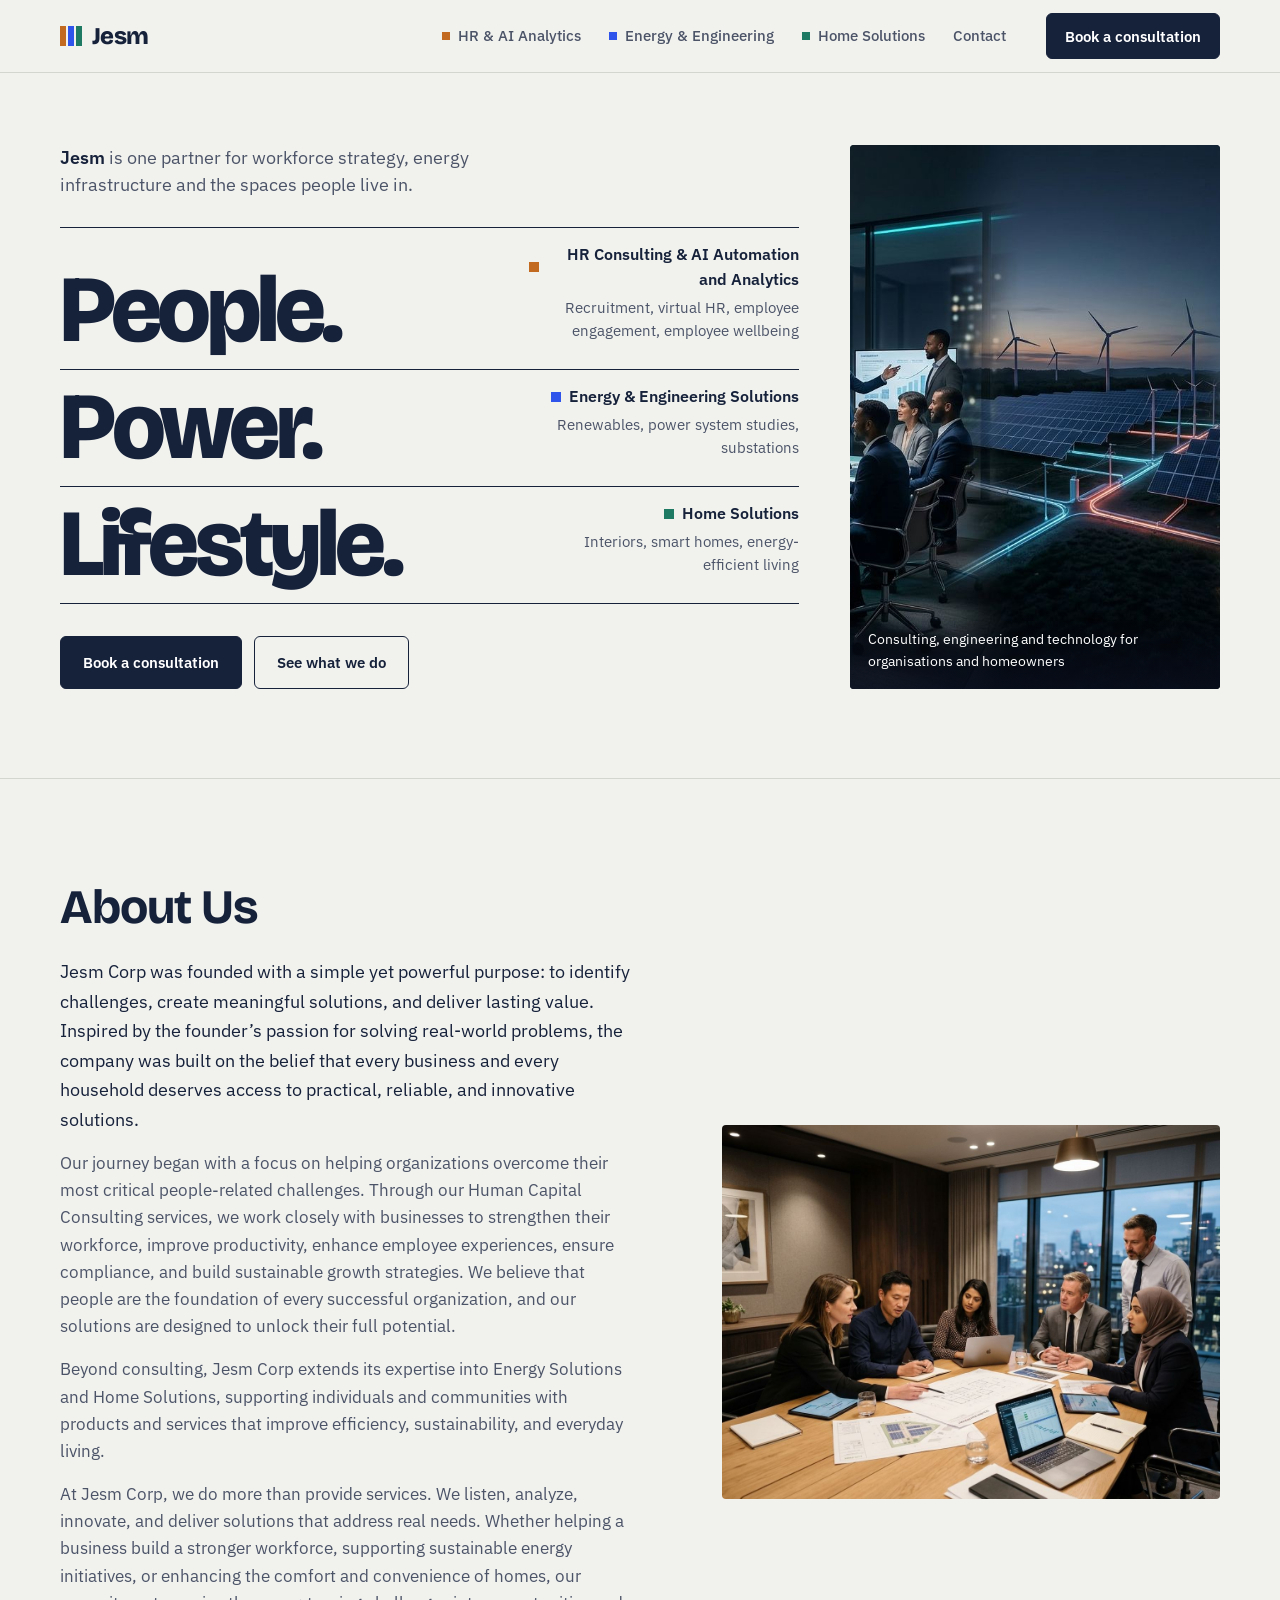
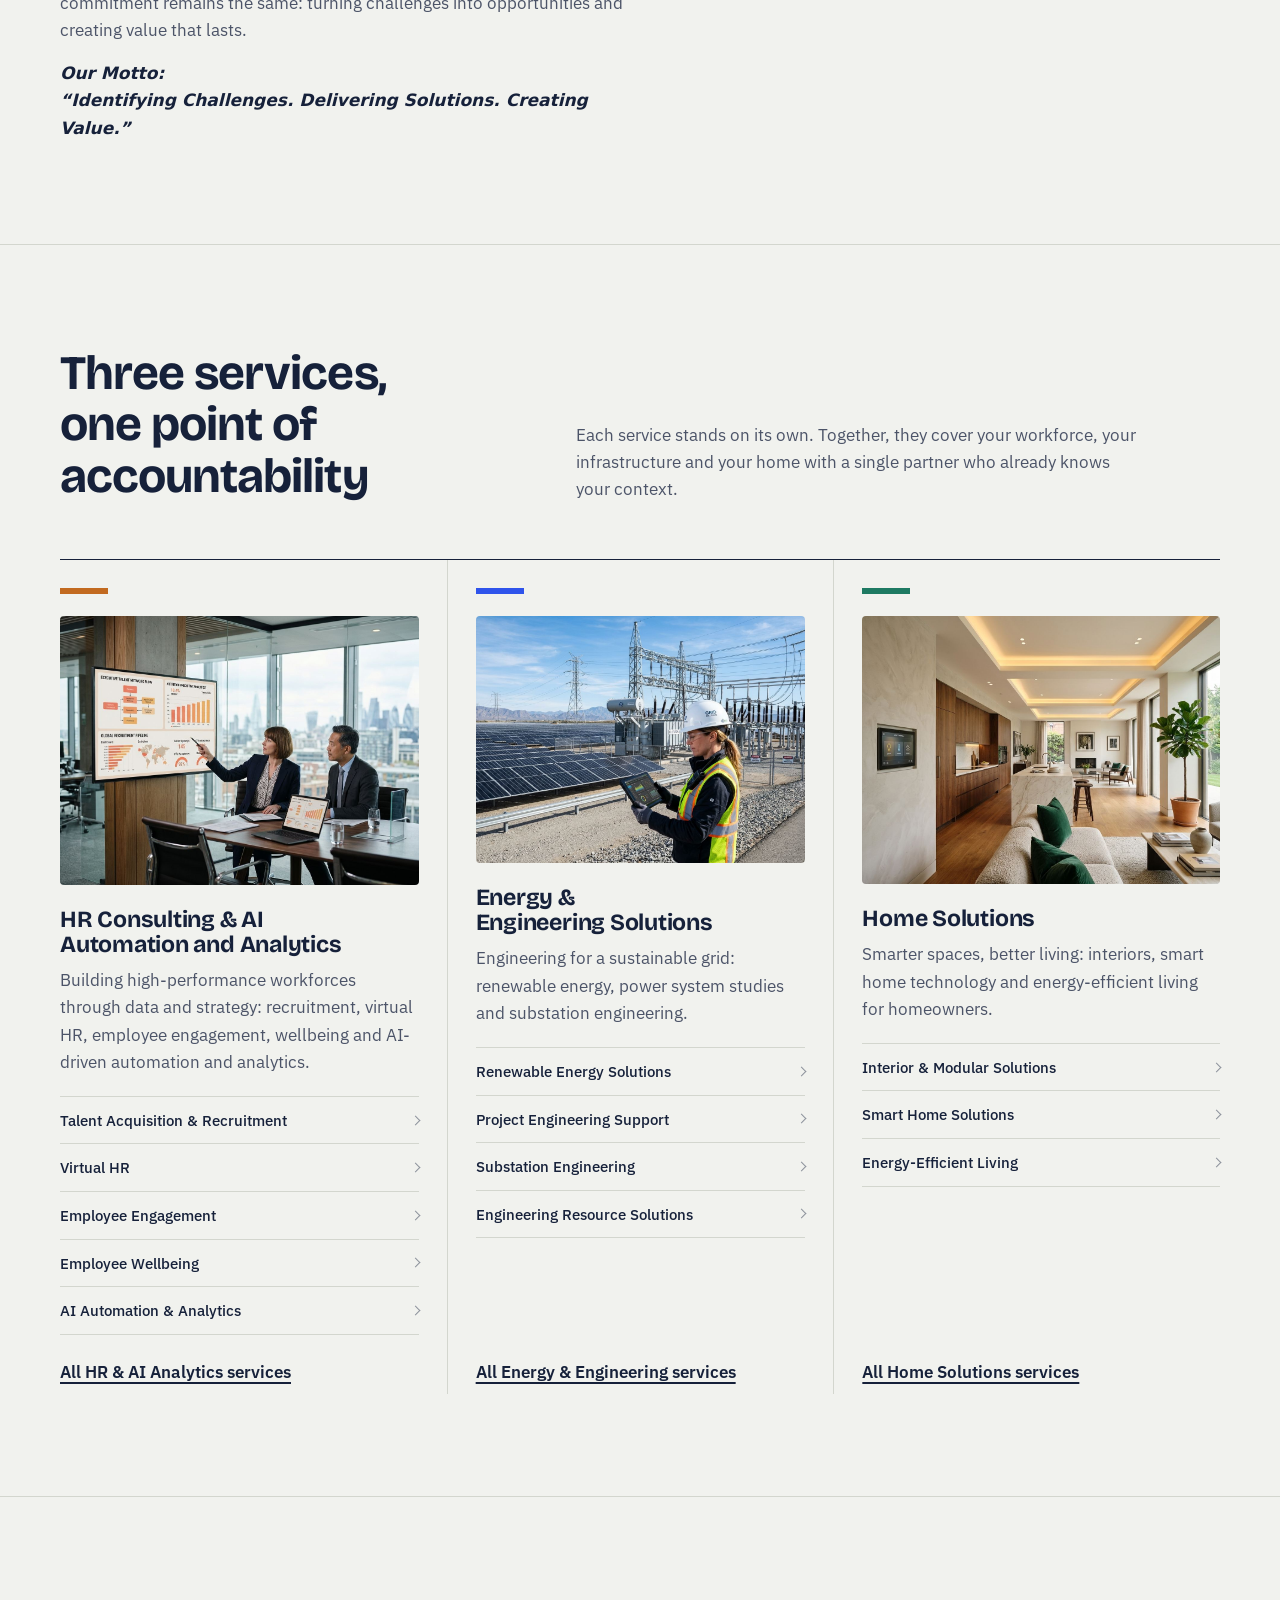
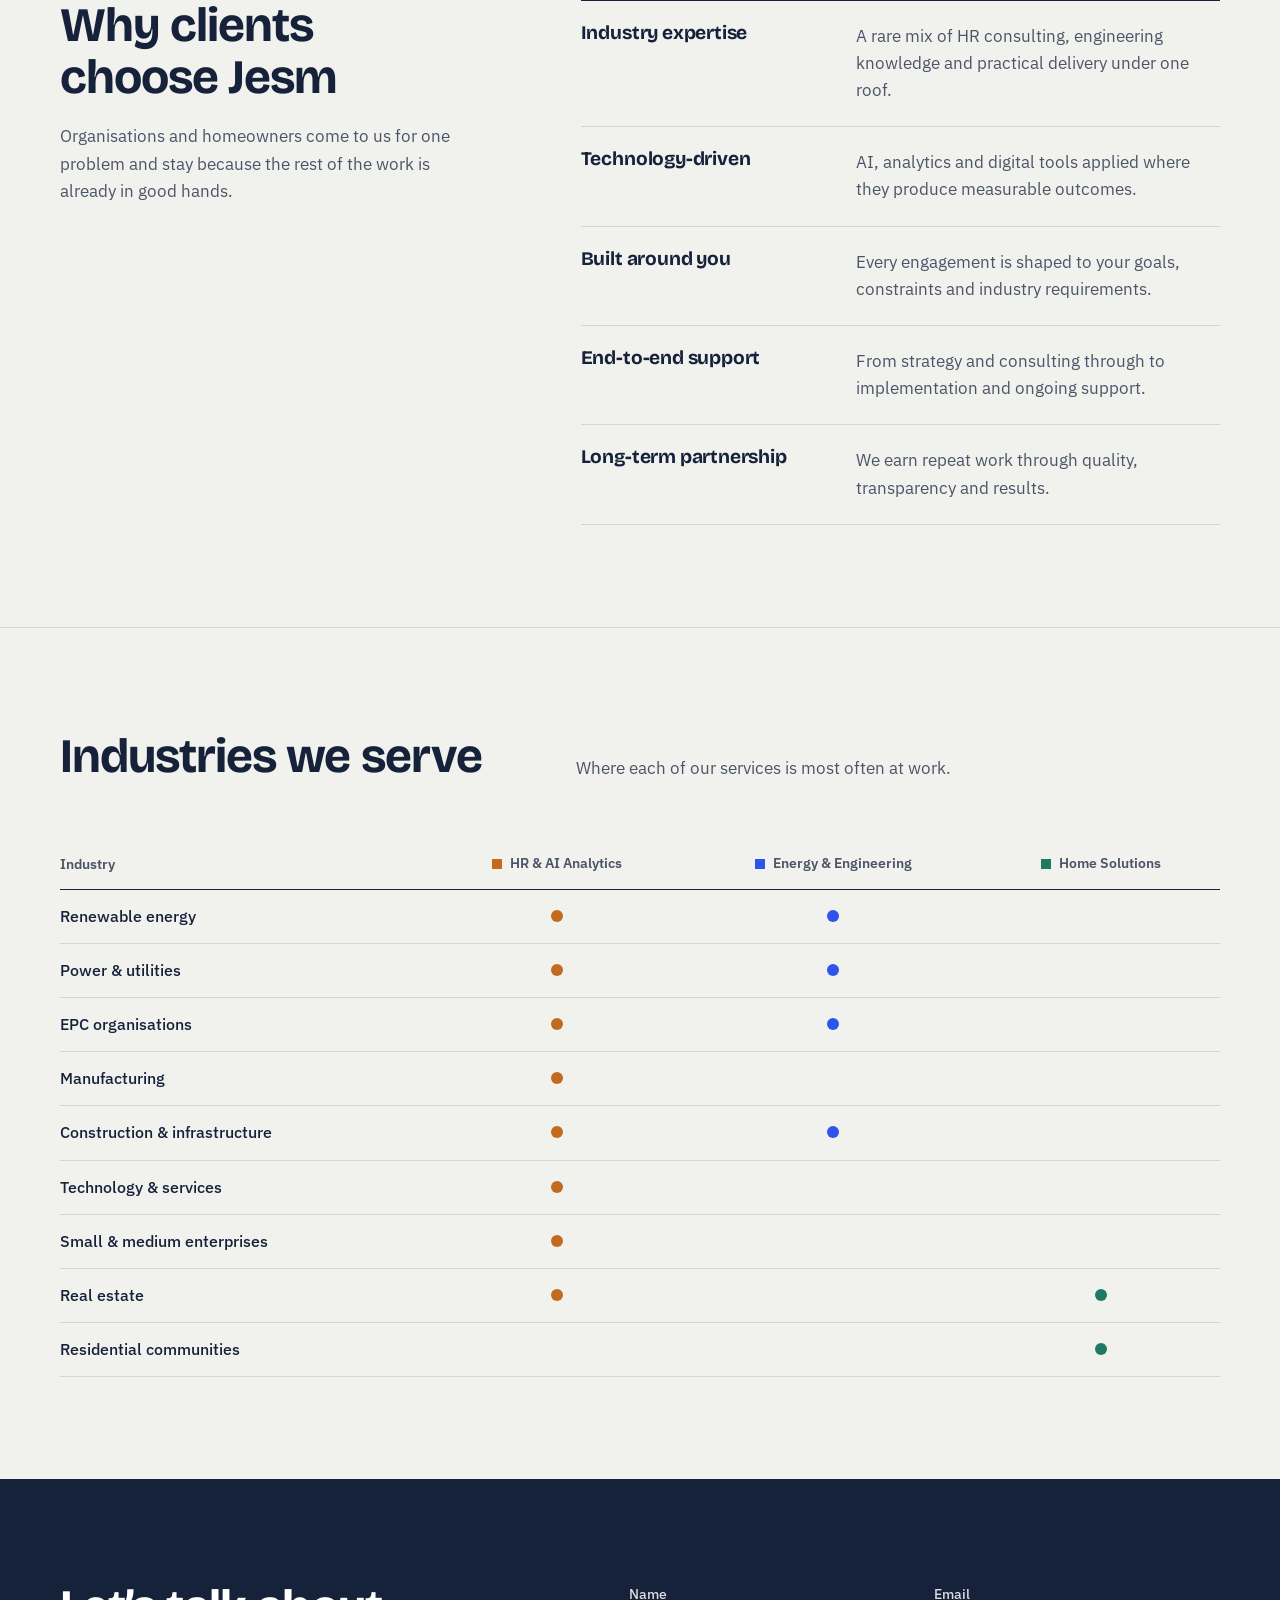
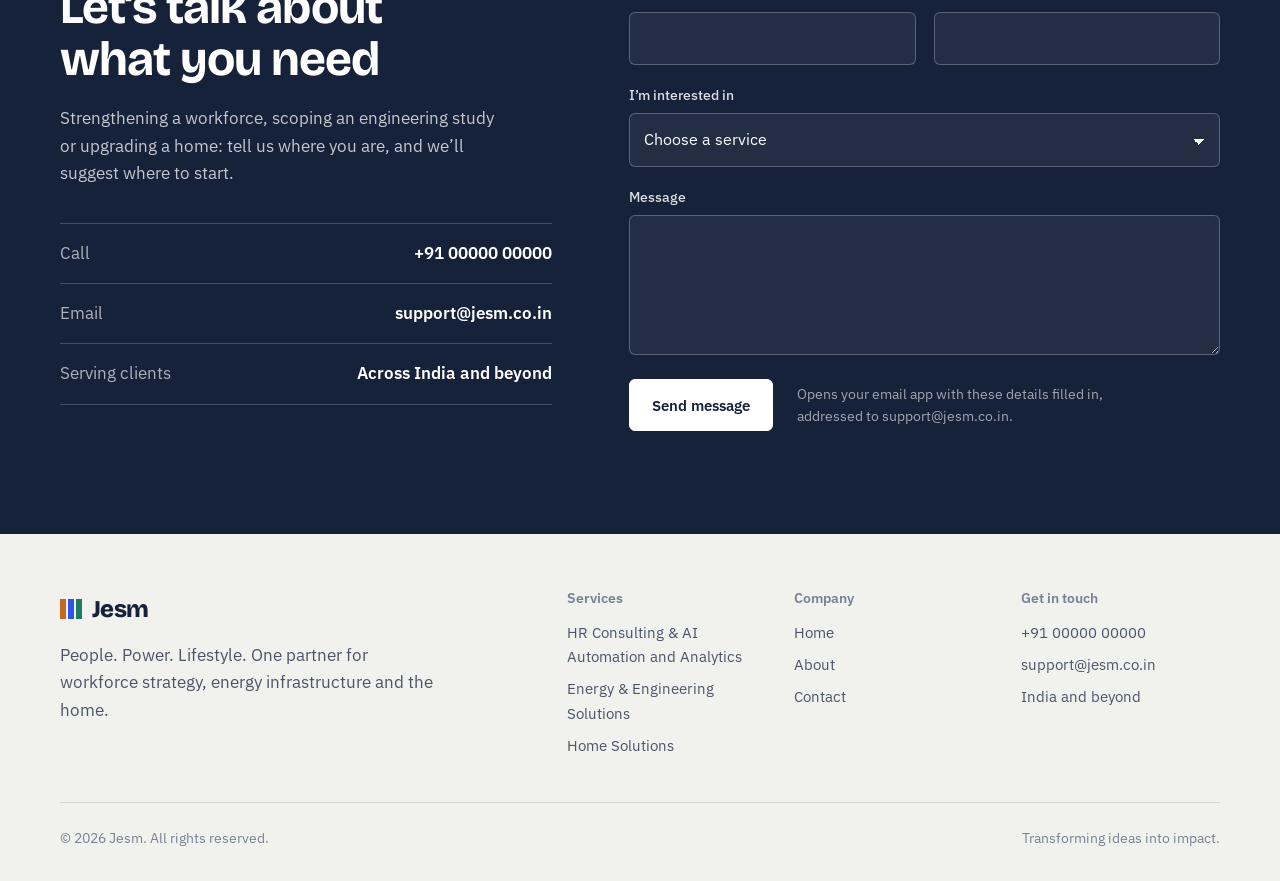
==== commit 06348eee: "Update About Us, rename Property to Lifestyle, refine HR services and industry matrix Co-Authored-By" ====
--- a/index.html
+++ b/index.html
@@ -3,8 +3,8 @@
 <head>
 <meta charset="UTF-8">
 <meta name="viewport" content="width=device-width, initial-scale=1, viewport-fit=cover">
-<title>Jesm — People. Power. Property.</title>
-<meta name="description" content="Jesm provides HR consulting &amp; AI analytics, energy &amp; engineering solutions, and home solutions — one partner for workforce strategy, energy infrastructure and the home.">
+<title>Jesm — People. Power. Lifestyle.</title>
+<meta name="description" content="Jesm provides HR consulting, AI automation &amp; analytics, energy &amp; engineering solutions, and home solutions — one partner for workforce strategy, energy infrastructure and the home.">
 <meta name="theme-color" content="#F1F2EE">
 <link rel="icon" href="data:image/svg+xml,<svg xmlns=%22http://www.w3.org/2000/svg%22 viewBox=%220 0 24 24%22><rect x=%223%22 y=%222%22 width=%225%22 height=%2220%22 fill=%22%23C26A1F%22/><rect x=%229.5%22 y=%222%22 width=%225%22 height=%2220%22 fill=%22%232F54EB%22/><rect x=%2216%22 y=%222%22 width=%225%22 height=%2220%22 fill=%22%231E7A62%22/></svg>">
 <link rel="preconnect" href="https://fonts.googleapis.com">
@@ -39,15 +39,15 @@
         <nav class="words" aria-label="Our services">
         <a class="word" href="hr-consulting-ai-analytics.html" data-p="people">
           <span class="word-w">People.</span>
-          <span class="word-meta"><b><span class="sw" aria-hidden="true"></span>HR Consulting &amp; AI Analytics</b>Recruitment, HR consulting, workforce analytics, payroll</span>
+          <span class="word-meta"><b><span class="sw" aria-hidden="true"></span>HR Consulting &amp; AI Automation and Analytics</b>Recruitment, virtual HR, employee engagement, employee wellbeing</span>
         </a>
         <a class="word" href="energy-engineering-solutions.html" data-p="power">
           <span class="word-w">Power.</span>
           <span class="word-meta"><b><span class="sw" aria-hidden="true"></span>Energy &amp; Engineering Solutions</b>Renewables, power system studies, substations</span>
         </a>
         <a class="word" href="home-solutions.html" data-p="property">
-          <span class="word-w">Property.</span>
-          <span class="word-meta"><b><span class="sw" aria-hidden="true"></span>Home Solutions</b>Interiors, smart homes, energy upgrades, maintenance</span>
+          <span class="word-w">Lifestyle.</span>
+          <span class="word-meta"><b><span class="sw" aria-hidden="true"></span>Home Solutions</b>Interiors, smart homes, energy-efficient living</span>
         </a>
         </nav>
         <div class="hero-actions">
@@ -68,10 +68,13 @@
   <section class="section" id="about">
     <div class="wrap about">
       <div>
-        <h2>Bridging talent, technology and infrastructure</h2>
+        <h2>About Us</h2>
         <div class="about-body">
-          <p>We’re a consulting-led organisation that solves complex business and engineering problems through practical expertise and data-driven decisions.</p>
-          <p>Whether you’re an organisation looking for the right talent, an energy company that needs specialised engineering, or a homeowner after efficient, modern upgrades, we shape the work around what you need to succeed.</p>
+          <p>Jesm Corp was founded with a simple yet powerful purpose: to identify challenges, create meaningful solutions, and deliver lasting value. Inspired by the founder’s passion for solving real-world problems, the company was built on the belief that every business and every household deserves access to practical, reliable, and innovative solutions.</p>
+          <p>Our journey began with a focus on helping organizations overcome their most critical people-related challenges. Through our Human Capital Consulting services, we work closely with businesses to strengthen their workforce, improve productivity, enhance employee experiences, ensure compliance, and build sustainable growth strategies. We believe that people are the foundation of every successful organization, and our solutions are designed to unlock their full potential.</p>
+          <p>Beyond consulting, Jesm Corp extends its expertise into Energy Solutions and Home Solutions, supporting individuals and communities with products and services that improve efficiency, sustainability, and everyday living.</p>
+          <p>At Jesm Corp, we do more than provide services. We listen, analyze, innovate, and deliver solutions that address real needs. Whether helping a business build a stronger workforce, supporting sustainable energy initiatives, or enhancing the comfort and convenience of homes, our commitment remains the same: turning challenges into opportunities and creating value that lasts.</p>
+          <p class="motto"><strong>Our Motto:</strong><br>“Identifying Challenges. Delivering Solutions. Creating Value.”</p>
         </div>
       </div>
       <img src="images/about-team.jpg" alt="Jesm consultants and engineers in a planning session" width="1200" height="896" loading="lazy">
@@ -88,9 +91,9 @@
       <article class="pillar" data-p="people">
         <div class="pillar-bar" aria-hidden="true"></div>
         <img src="images/pillar-hr.jpg" alt="" width="1200" height="896" loading="lazy">
-        <h3><a href="hr-consulting-ai-analytics.html">HR Consulting &amp; AI Analytics</a></h3>
-        <p>Building high-performance workforces through data and strategy: recruitment, HR consulting and AI-powered workforce intelligence.</p>
-        <nav class="areas" aria-label="HR Consulting &amp; AI Analytics"><a href="hr-consulting-ai-analytics.html#talent">Talent Acquisition &amp; Recruitment</a><a href="hr-consulting-ai-analytics.html#consulting">HR Consulting</a><a href="hr-consulting-ai-analytics.html#analytics">AI-Powered HR Analytics</a><a href="hr-consulting-ai-analytics.html#payroll">Payroll &amp; Compliance</a></nav>
+        <h3><a href="hr-consulting-ai-analytics.html">HR Consulting &amp; AI Automation and Analytics</a></h3>
+        <p>Building high-performance workforces through data and strategy: recruitment, virtual HR, employee engagement, wellbeing and AI-driven automation and analytics.</p>
+        <nav class="areas" aria-label="HR Consulting &amp; AI Automation and Analytics"><a href="hr-consulting-ai-analytics.html#talent">Talent Acquisition &amp; Recruitment</a><a href="hr-consulting-ai-analytics.html#virtual-hr">Virtual HR</a><a href="hr-consulting-ai-analytics.html#engagement">Employee Engagement</a><a href="hr-consulting-ai-analytics.html#wellbeing">Employee Wellbeing</a><a href="hr-consulting-ai-analytics.html#analytics">AI Automation &amp; Analytics</a></nav>
         <a class="text-link" href="hr-consulting-ai-analytics.html">All HR &amp; AI Analytics services</a>
       </article>
       <article class="pillar" data-p="power">
@@ -105,8 +108,8 @@
         <div class="pillar-bar" aria-hidden="true"></div>
         <img src="images/pillar-home.jpg" alt="" width="1200" height="896" loading="lazy">
         <h3><a href="home-solutions.html">Home Solutions</a></h3>
-        <p>Smarter spaces, better living: interiors, smart home technology and energy-efficient upgrades for homeowners.</p>
-        <nav class="areas" aria-label="Home Solutions"><a href="home-solutions.html#interiors">Interior &amp; Modular Solutions</a><a href="home-solutions.html#smart">Smart Home Solutions</a><a href="home-solutions.html#efficiency">Energy-Efficient Living</a><a href="home-solutions.html#maintenance">Home Maintenance Services</a></nav>
+        <p>Smarter spaces, better living: interiors, smart home technology and energy-efficient living for homeowners.</p>
+        <nav class="areas" aria-label="Home Solutions"><a href="home-solutions.html#interiors">Interior &amp; Modular Solutions</a><a href="home-solutions.html#smart">Smart Home Solutions</a><a href="home-solutions.html#efficiency">Energy-Efficient Living</a></nav>
         <a class="text-link" href="home-solutions.html">All Home Solutions services</a>
       </article>
       </div>
@@ -134,13 +137,13 @@
           <thead><tr><th scope="col">Industry</th><th scope="col" data-p="people"><span><span class="sw" aria-hidden="true"></span>HR &amp; AI Analytics</span></th><th scope="col" data-p="power"><span><span class="sw" aria-hidden="true"></span>Energy &amp; Engineering</span></th><th scope="col" data-p="property"><span><span class="sw" aria-hidden="true"></span>Home Solutions</span></th></tr></thead>
           <tbody>
 <tr><th scope="row">Renewable energy</th><td data-p="people"><span class="dot" role="img" aria-label="Yes"></span></td><td data-p="power"><span class="dot" role="img" aria-label="Yes"></span></td><td></td></tr>
-<tr><th scope="row">Power &amp; utilities</th><td></td><td data-p="power"><span class="dot" role="img" aria-label="Yes"></span></td><td></td></tr>
-<tr><th scope="row">EPC organisations</th><td></td><td data-p="power"><span class="dot" role="img" aria-label="Yes"></span></td><td></td></tr>
-<tr><th scope="row">Manufacturing</th><td data-p="people"><span class="dot" role="img" aria-label="Yes"></span></td><td data-p="power"><span class="dot" role="img" aria-label="Yes"></span></td><td></td></tr>
+<tr><th scope="row">Power &amp; utilities</th><td data-p="people"><span class="dot" role="img" aria-label="Yes"></span></td><td data-p="power"><span class="dot" role="img" aria-label="Yes"></span></td><td></td></tr>
+<tr><th scope="row">EPC organisations</th><td data-p="people"><span class="dot" role="img" aria-label="Yes"></span></td><td data-p="power"><span class="dot" role="img" aria-label="Yes"></span></td><td></td></tr>
+<tr><th scope="row">Manufacturing</th><td data-p="people"><span class="dot" role="img" aria-label="Yes"></span></td><td></td><td></td></tr>
 <tr><th scope="row">Construction &amp; infrastructure</th><td data-p="people"><span class="dot" role="img" aria-label="Yes"></span></td><td data-p="power"><span class="dot" role="img" aria-label="Yes"></span></td><td></td></tr>
 <tr><th scope="row">Technology &amp; services</th><td data-p="people"><span class="dot" role="img" aria-label="Yes"></span></td><td></td><td></td></tr>
 <tr><th scope="row">Small &amp; medium enterprises</th><td data-p="people"><span class="dot" role="img" aria-label="Yes"></span></td><td></td><td></td></tr>
-<tr><th scope="row">Real estate</th><td></td><td></td><td data-p="property"><span class="dot" role="img" aria-label="Yes"></span></td></tr>
+<tr><th scope="row">Real estate</th><td data-p="people"><span class="dot" role="img" aria-label="Yes"></span></td><td></td><td data-p="property"><span class="dot" role="img" aria-label="Yes"></span></td></tr>
 <tr><th scope="row">Residential communities</th><td></td><td></td><td data-p="property"><span class="dot" role="img" aria-label="Yes"></span></td></tr>
           </tbody>
         </table>
@@ -163,7 +166,7 @@
         <div class="field"><label for="cf-name">Name</label><input id="cf-name" name="name" type="text" autocomplete="name" required></div>
         <div class="field"><label for="cf-email">Email</label><input id="cf-email" name="email" type="email" autocomplete="email" required></div>
         <div class="field full"><label for="cf-interest">I’m interested in</label>
-          <select id="cf-interest" name="interest"><option value="">Choose a service</option><option>HR Consulting &amp; AI Analytics</option><option>Energy &amp; Engineering Solutions</option><option>Home Solutions</option><option>More than one / not sure yet</option></select></div>
+          <select id="cf-interest" name="interest"><option value="">Choose a service</option><option>HR Consulting &amp; AI Automation and Analytics</option><option>Energy &amp; Engineering Solutions</option><option>Home Solutions</option><option>More than one / not sure yet</option></select></div>
         <div class="field full"><label for="cf-message">Message</label><textarea id="cf-message" name="message" required></textarea></div>
         <div class="form-foot">
           <button type="submit" class="btn btn-light">Send message</button>
@@ -179,12 +182,12 @@
     <div class="footer-top">
       <div>
         <a href="index.html" class="brand"><span class="brand-mark" aria-hidden="true"><i></i><i></i><i></i></span>Jesm</a>
-        <p>People. Power. Property. One partner for workforce strategy, energy infrastructure and the home.</p>
+        <p>People. Power. Lifestyle. One partner for workforce strategy, energy infrastructure and the home.</p>
       </div>
       <div class="footer-cols">
         <div>
           <h2>Services</h2>
-          <a href="hr-consulting-ai-analytics.html">HR Consulting &amp; AI Analytics</a>
+          <a href="hr-consulting-ai-analytics.html">HR Consulting &amp; AI Automation and Analytics</a>
           <a href="energy-engineering-solutions.html">Energy &amp; Engineering Solutions</a>
           <a href="home-solutions.html">Home Solutions</a>
         </div>
--- a/styles.css
+++ b/styles.css
@@ -302,3 +302,4 @@
   html{scroll-behavior:auto;}
 }
 .hero-caption:not([data-p]) .sw{display:none;}
+.about-body .motto{color:var(--ink);font-weight:600;font-style:italic;}
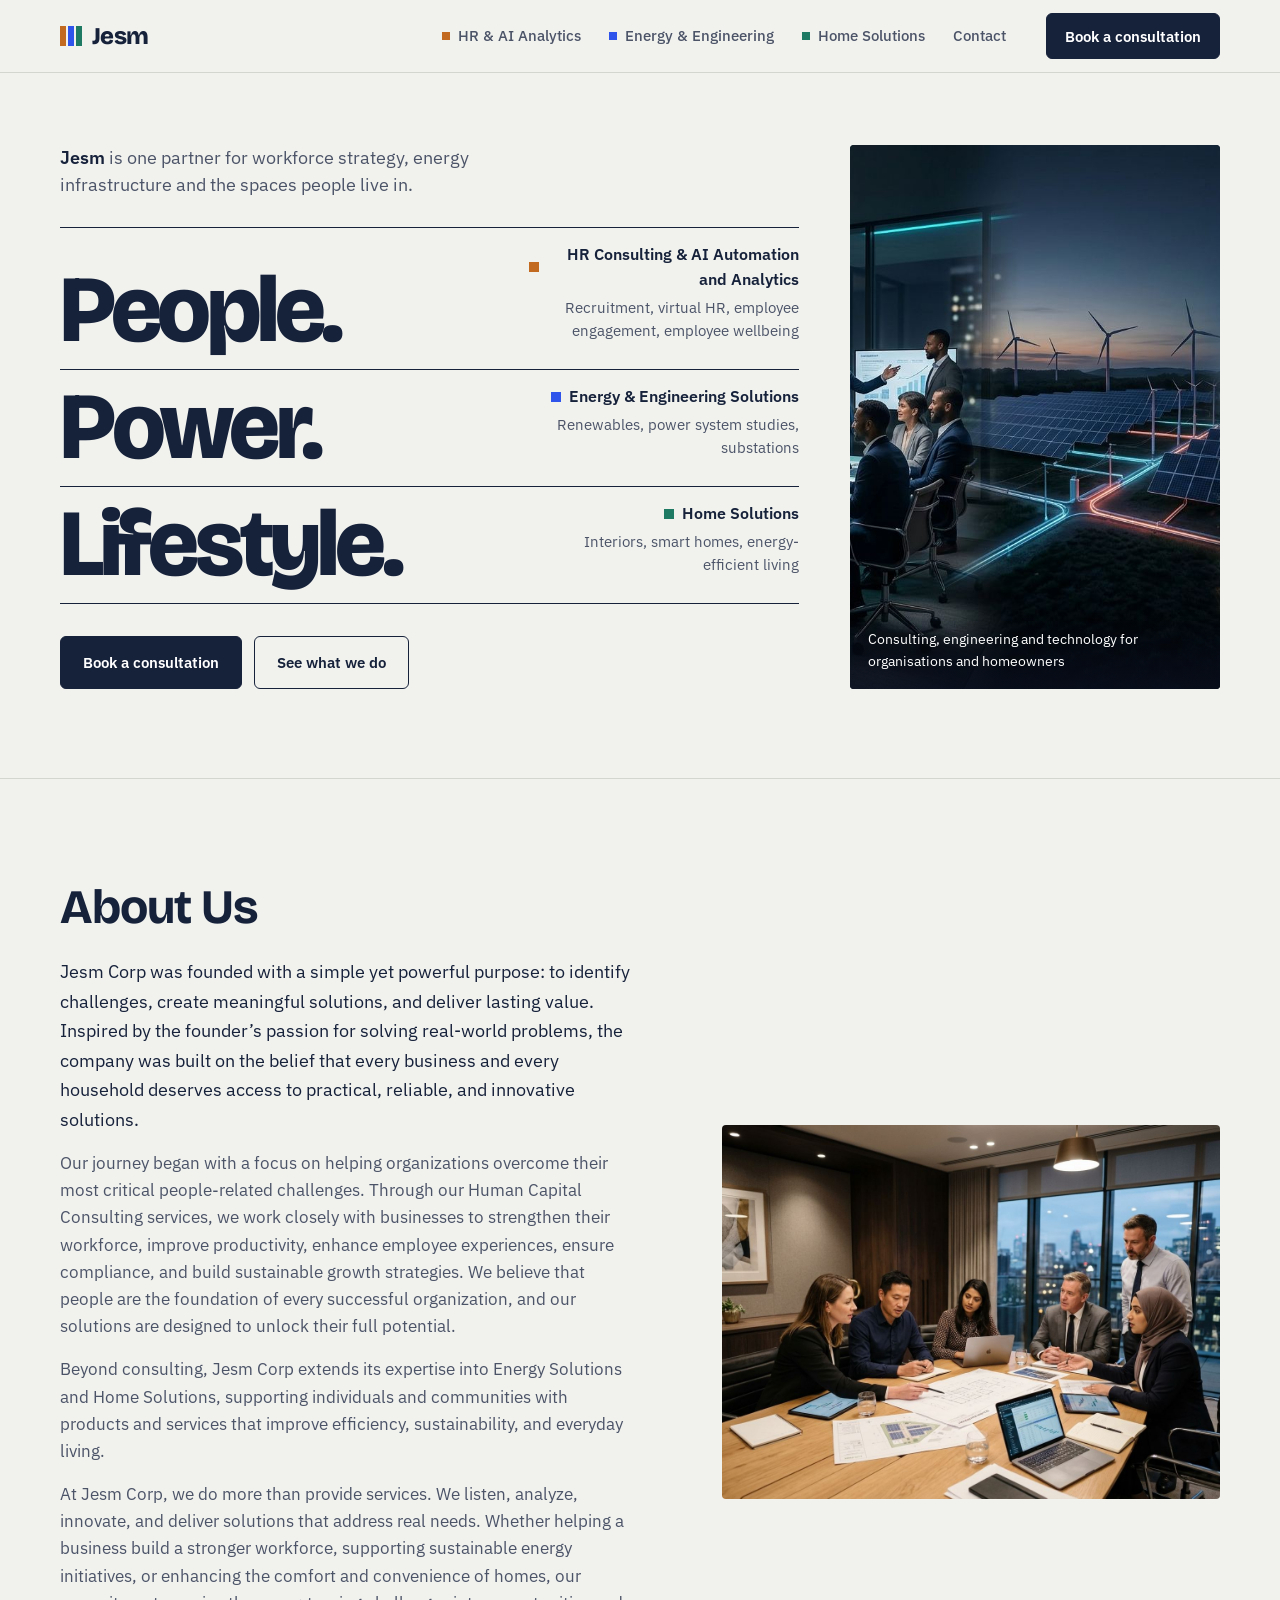
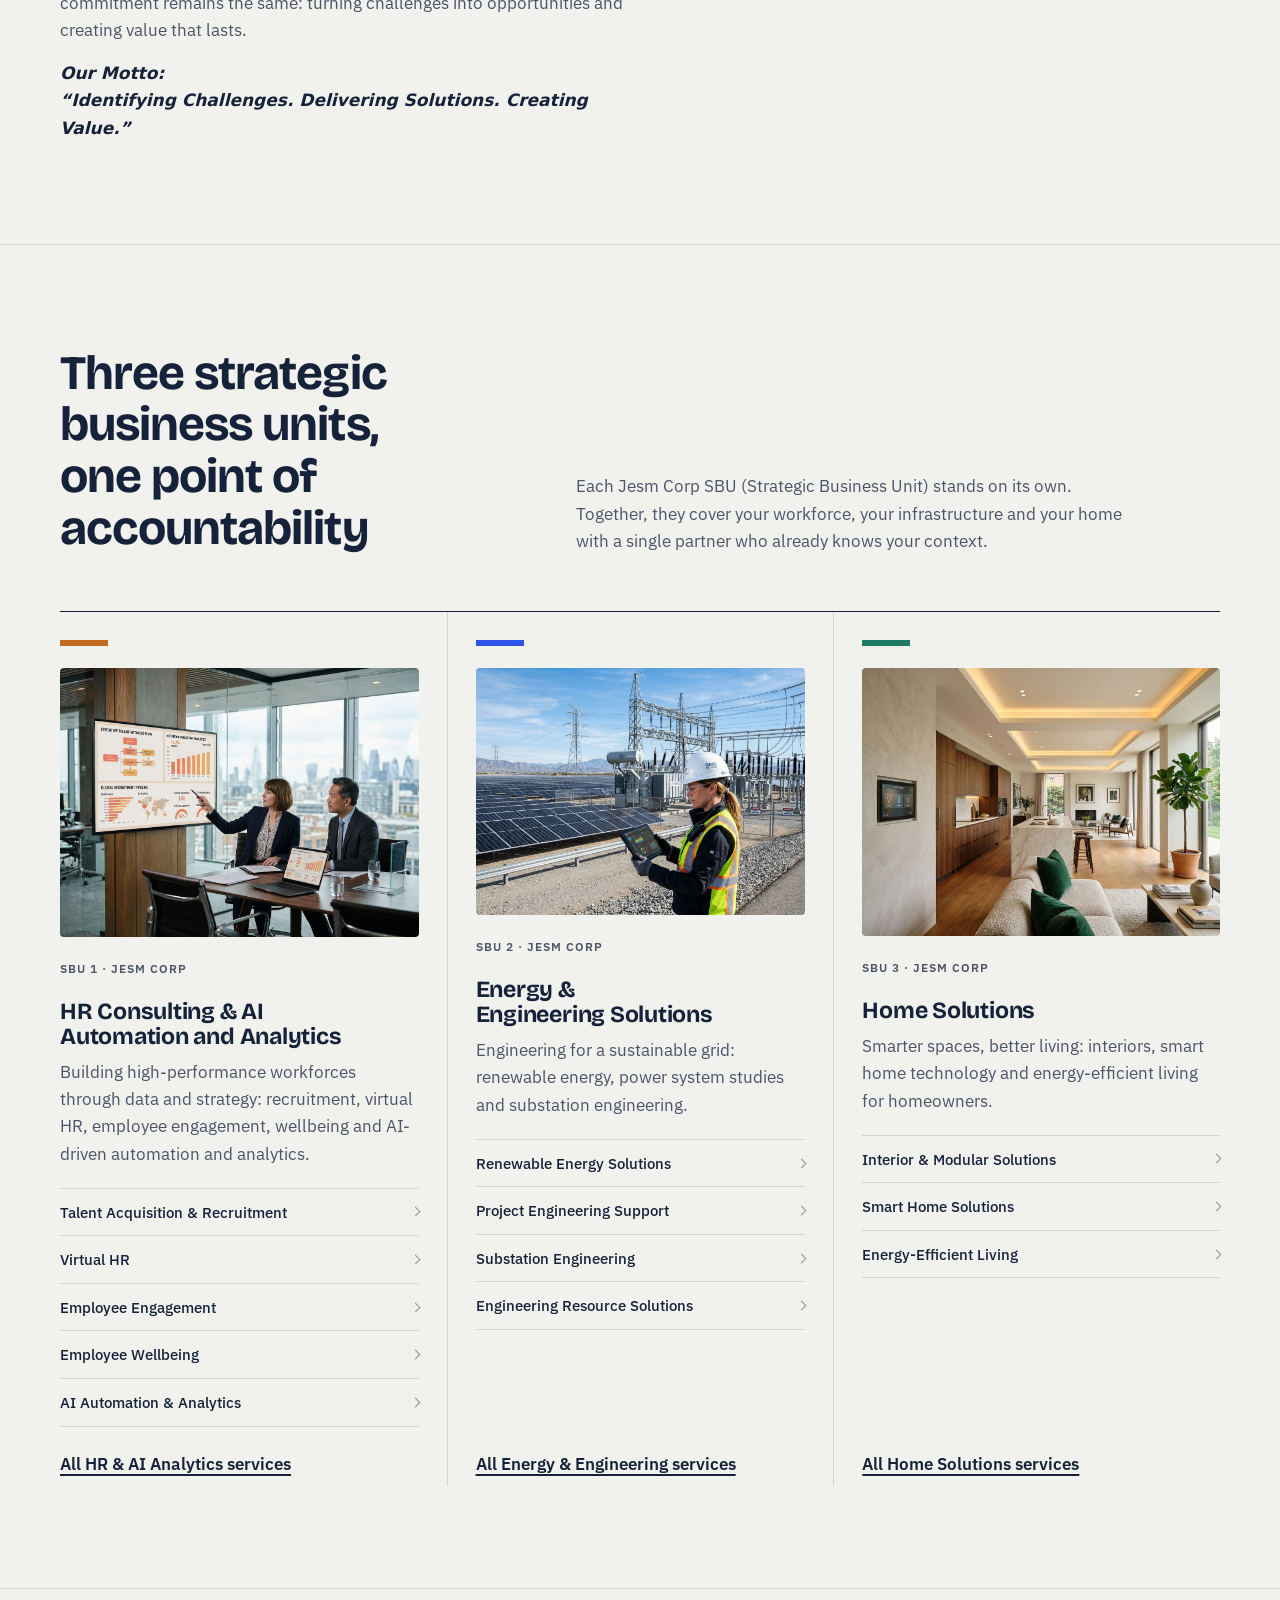
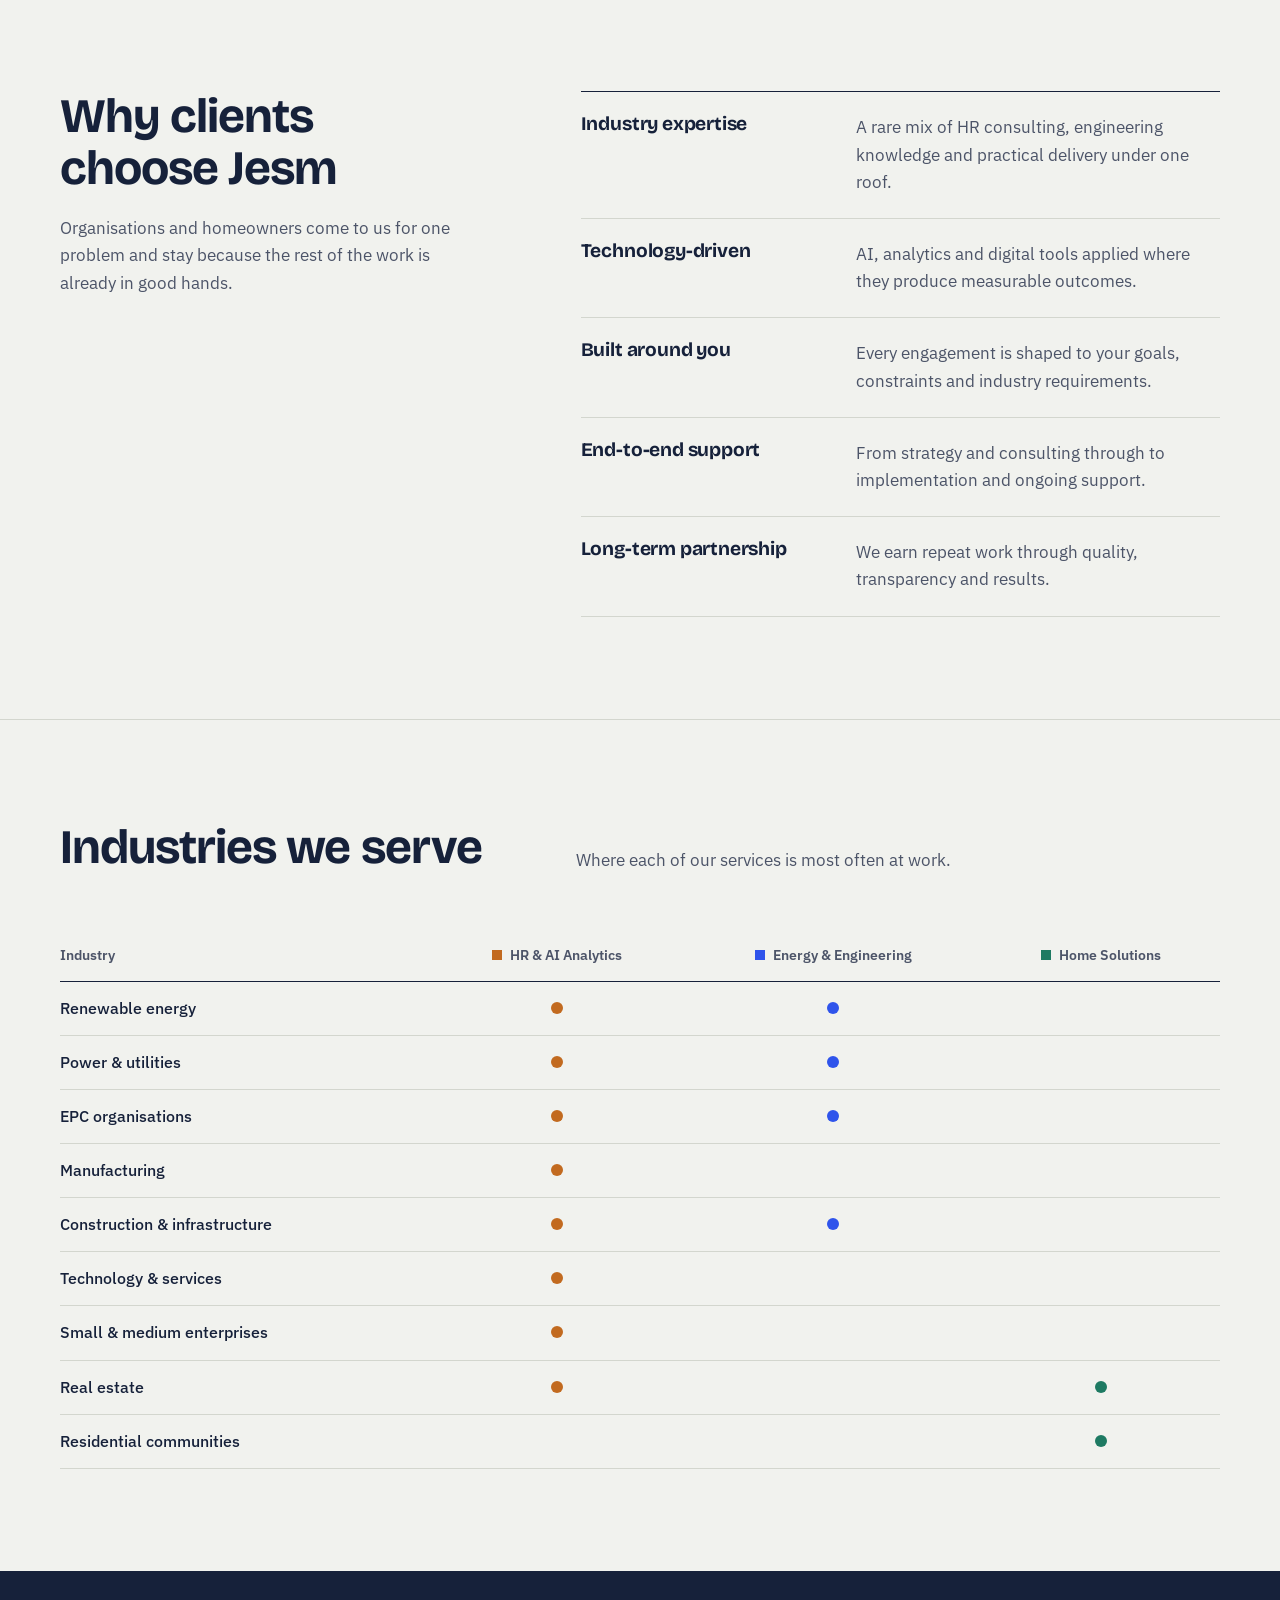
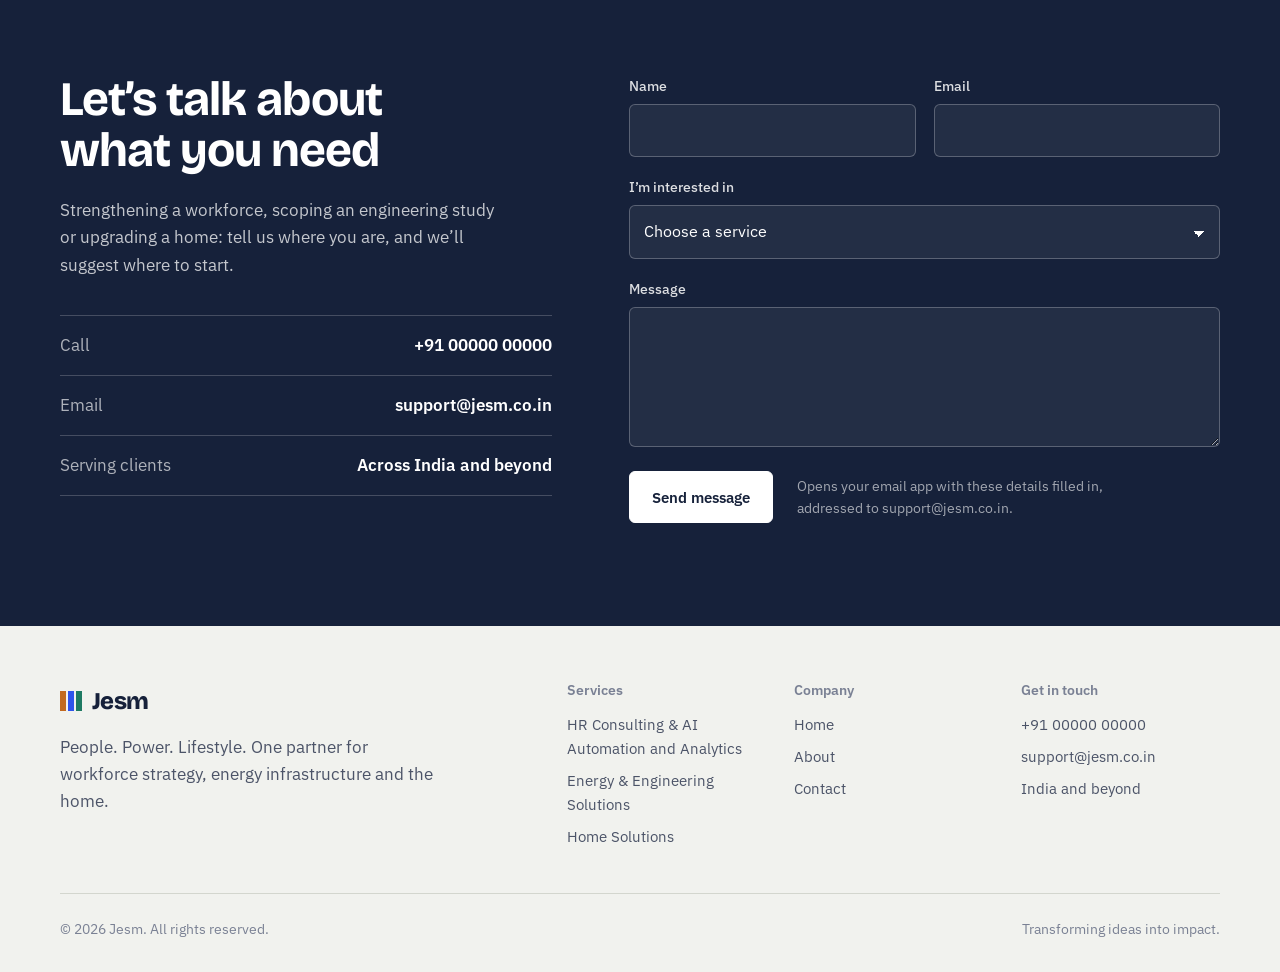
==== commit eb54abac: "Represent services as Jesm Corp Strategic Business Units (SBU) Co-Authored-By: Claude Sonnet 5.5 <no" ====
--- a/index.html
+++ b/index.html
@@ -84,13 +84,14 @@
   <section class="section" id="services">
     <div class="wrap">
       <div class="section-head">
-        <h2>Three services, one point of accountability</h2>
-        <p>Each service stands on its own. Together, they cover your workforce, your infrastructure and your home with a single partner who already knows your context.</p>
+        <h2>Three strategic business units, one point of accountability</h2>
+        <p>Each Jesm Corp SBU (Strategic Business Unit) stands on its own. Together, they cover your workforce, your infrastructure and your home with a single partner who already knows your context.</p>
       </div>
       <div class="pillars">
       <article class="pillar" data-p="people">
         <div class="pillar-bar" aria-hidden="true"></div>
         <img src="images/pillar-hr.jpg" alt="" width="1200" height="896" loading="lazy">
+        <p class="sbu-tag"><abbr title="Strategic Business Unit">SBU</abbr> 1 · Jesm Corp</p>
         <h3><a href="hr-consulting-ai-analytics.html">HR Consulting &amp; AI Automation and Analytics</a></h3>
         <p>Building high-performance workforces through data and strategy: recruitment, virtual HR, employee engagement, wellbeing and AI-driven automation and analytics.</p>
         <nav class="areas" aria-label="HR Consulting &amp; AI Automation and Analytics"><a href="hr-consulting-ai-analytics.html#talent">Talent Acquisition &amp; Recruitment</a><a href="hr-consulting-ai-analytics.html#virtual-hr">Virtual HR</a><a href="hr-consulting-ai-analytics.html#engagement">Employee Engagement</a><a href="hr-consulting-ai-analytics.html#wellbeing">Employee Wellbeing</a><a href="hr-consulting-ai-analytics.html#analytics">AI Automation &amp; Analytics</a></nav>
@@ -99,6 +100,7 @@
       <article class="pillar" data-p="power">
         <div class="pillar-bar" aria-hidden="true"></div>
         <img src="images/pillar-energy.jpg" alt="" width="1200" height="896" loading="lazy">
+        <p class="sbu-tag"><abbr title="Strategic Business Unit">SBU</abbr> 2 · Jesm Corp</p>
         <h3><a href="energy-engineering-solutions.html">Energy &amp; Engineering Solutions</a></h3>
         <p>Engineering for a sustainable grid: renewable energy, power system studies and substation engineering.</p>
         <nav class="areas" aria-label="Energy &amp; Engineering Solutions"><a href="energy-engineering-solutions.html#renewables">Renewable Energy Solutions</a><a href="energy-engineering-solutions.html#studies">Project Engineering Support</a><a href="energy-engineering-solutions.html#substations">Substation Engineering</a><a href="energy-engineering-solutions.html#resources">Engineering Resource Solutions</a></nav>
@@ -107,6 +109,7 @@
       <article class="pillar" data-p="property">
         <div class="pillar-bar" aria-hidden="true"></div>
         <img src="images/pillar-home.jpg" alt="" width="1200" height="896" loading="lazy">
+        <p class="sbu-tag"><abbr title="Strategic Business Unit">SBU</abbr> 3 · Jesm Corp</p>
         <h3><a href="home-solutions.html">Home Solutions</a></h3>
         <p>Smarter spaces, better living: interiors, smart home technology and energy-efficient living for homeowners.</p>
         <nav class="areas" aria-label="Home Solutions"><a href="home-solutions.html#interiors">Interior &amp; Modular Solutions</a><a href="home-solutions.html#smart">Smart Home Solutions</a><a href="home-solutions.html#efficiency">Energy-Efficient Living</a></nav>
--- a/styles.css
+++ b/styles.css
@@ -174,6 +174,8 @@
 .pillar:last-child{padding-right:0;}
 .pillar-bar{height:6px;width:48px;background:var(--c);margin-bottom:22px;}
 .pillar img{width:100%;aspect-ratio:4/3;object-fit:cover;border-radius:4px;margin-bottom:22px;}
+.sbu-tag{font-size:.78rem;font-weight:600;letter-spacing:.08em;text-transform:uppercase;color:var(--c);margin:0 0 8px;}
+.sbu-tag abbr{text-decoration:none;}
 .pillar h3{margin-bottom:10px;}
 .pillar h3 a{text-decoration:none;}
 .pillar h3 a:hover{text-decoration:underline;text-decoration-thickness:2px;text-underline-offset:4px;}
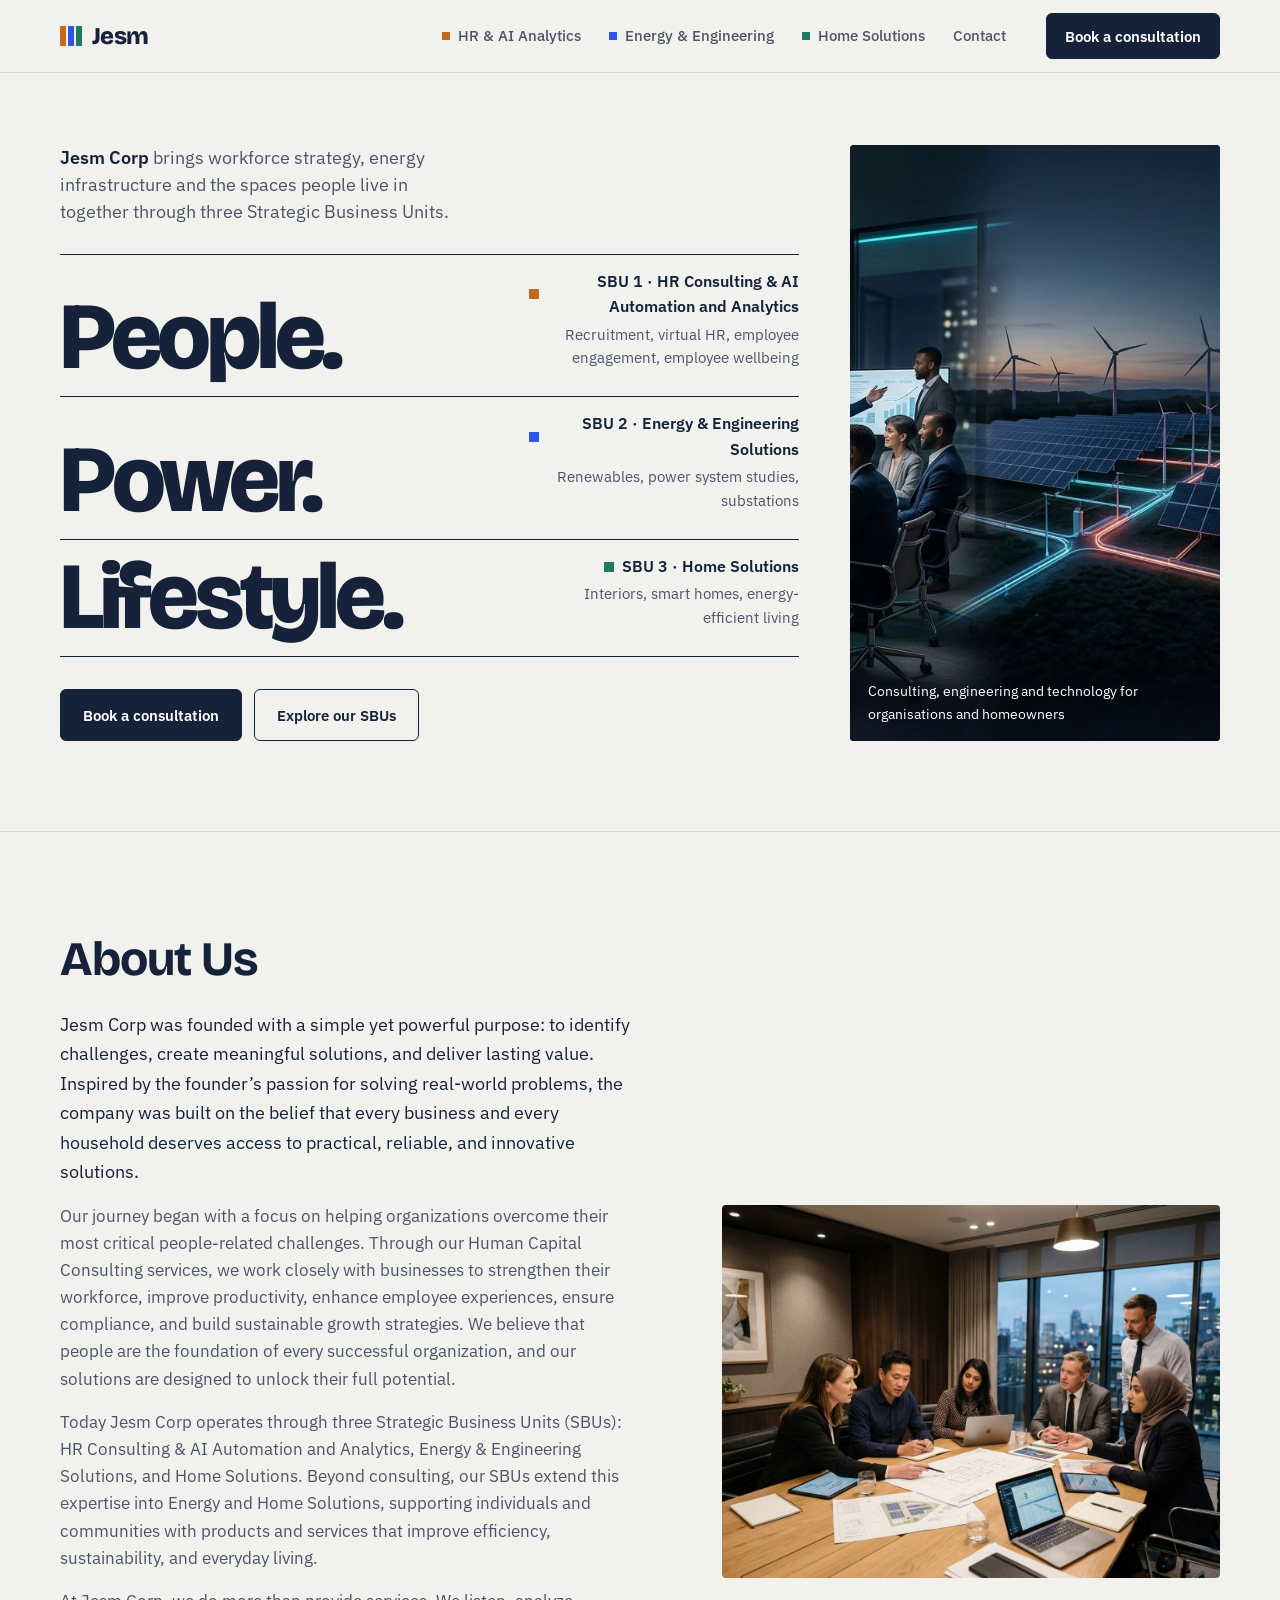
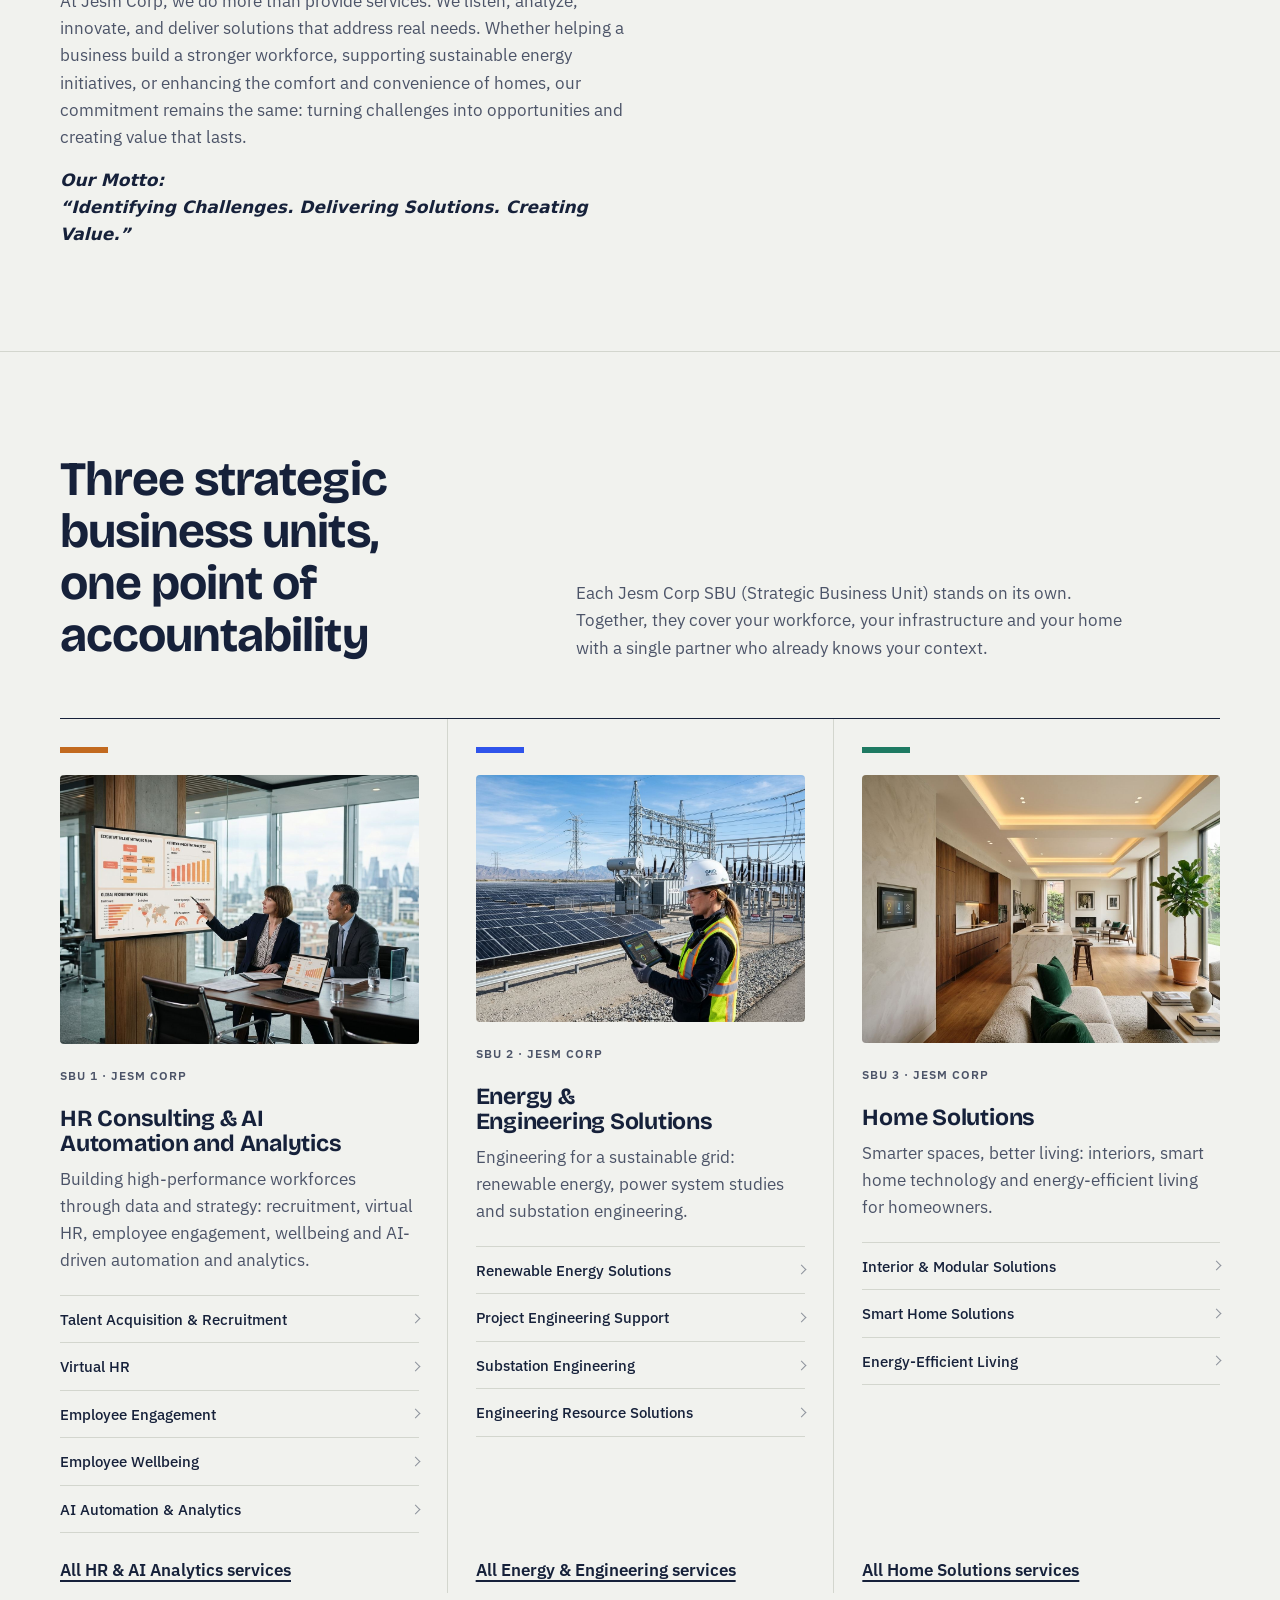
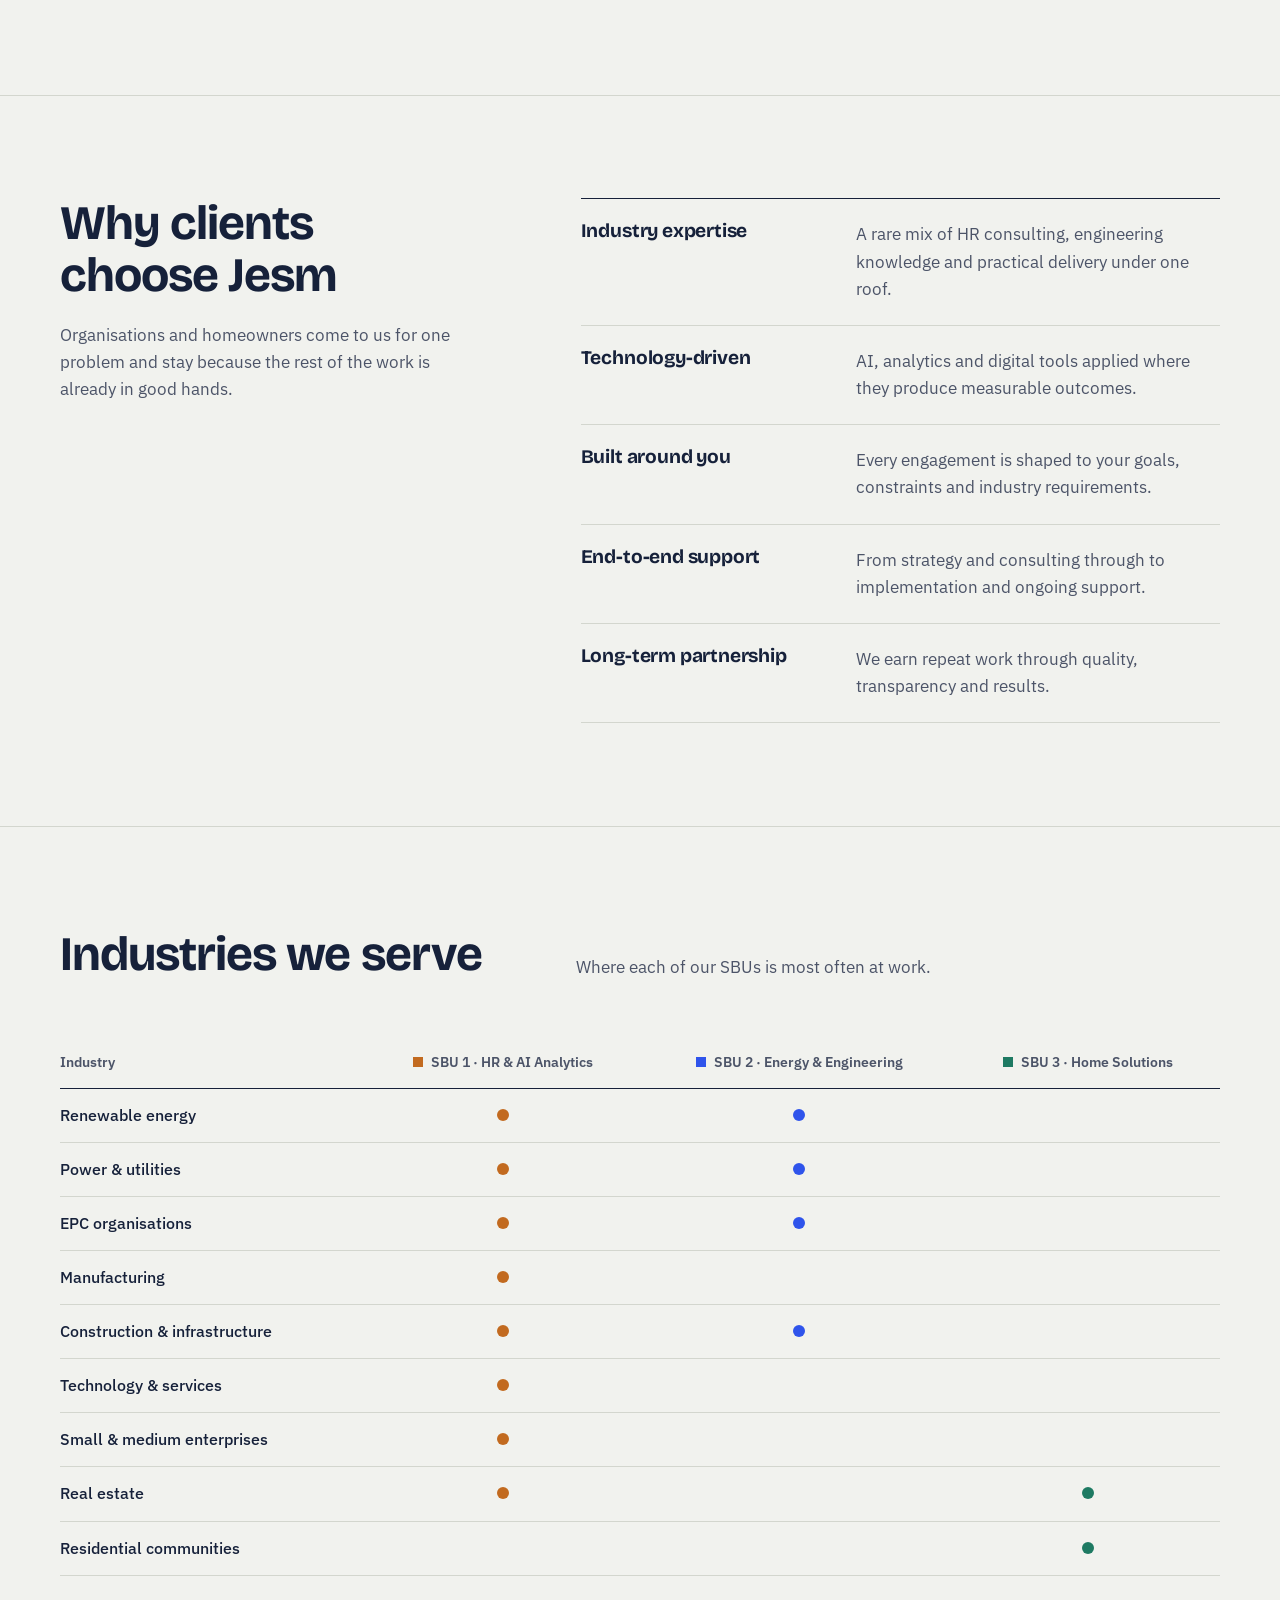
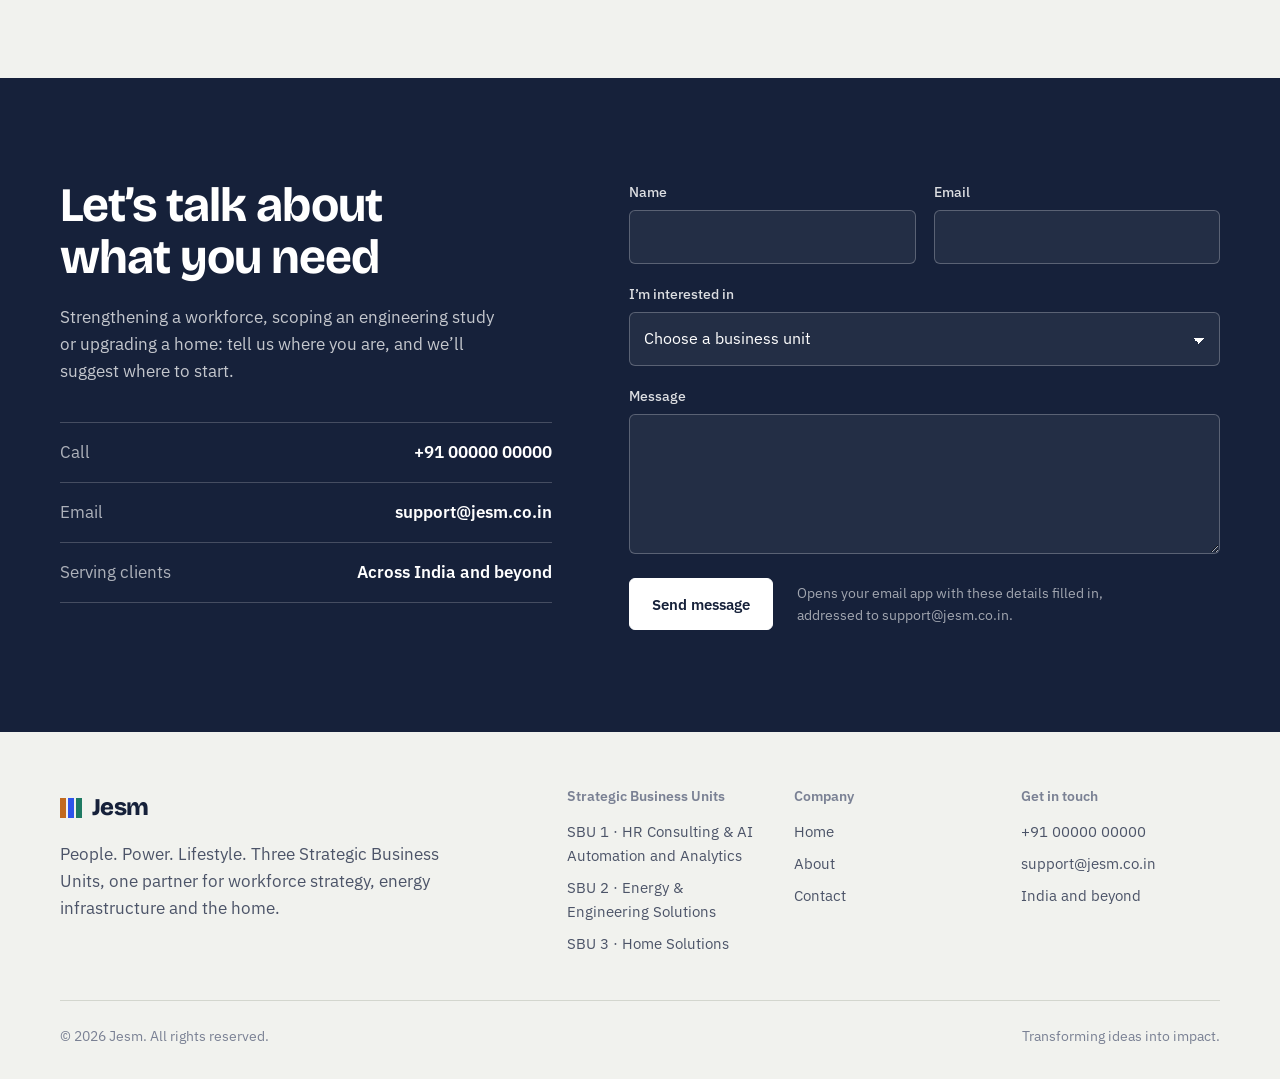
==== commit 56ee3631: "Extend SBU representation across hero, about, matrix, contact, footer and service pages Co-Authored-" ====
--- a/index.html
+++ b/index.html
@@ -3,8 +3,8 @@
 <head>
 <meta charset="UTF-8">
 <meta name="viewport" content="width=device-width, initial-scale=1, viewport-fit=cover">
-<title>Jesm — People. Power. Lifestyle.</title>
-<meta name="description" content="Jesm provides HR consulting, AI automation &amp; analytics, energy &amp; engineering solutions, and home solutions — one partner for workforce strategy, energy infrastructure and the home.">
+<title>Jesm Corp — Three Strategic Business Units</title>
+<meta name="description" content="Jesm Corp operates through three Strategic Business Units (SBUs): HR consulting, AI automation &amp; analytics, energy &amp; engineering solutions, and home solutions — one partner for workforce strategy, energy infrastructure and the home.">
 <meta name="theme-color" content="#F1F2EE">
 <link rel="icon" href="data:image/svg+xml,<svg xmlns=%22http://www.w3.org/2000/svg%22 viewBox=%220 0 24 24%22><rect x=%223%22 y=%222%22 width=%225%22 height=%2220%22 fill=%22%23C26A1F%22/><rect x=%229.5%22 y=%222%22 width=%225%22 height=%2220%22 fill=%22%232F54EB%22/><rect x=%2216%22 y=%222%22 width=%225%22 height=%2220%22 fill=%22%231E7A62%22/></svg>">
 <link rel="preconnect" href="https://fonts.googleapis.com">
@@ -35,24 +35,24 @@
   <section class="hero" aria-labelledby="hero-title">
     <div class="wrap hero-grid">
       <div>
-        <h1 id="hero-title" class="hero-intro"><strong>Jesm</strong> is one partner for workforce strategy, energy infrastructure and the spaces people live in.</h1>
-        <nav class="words" aria-label="Our services">
+        <h1 id="hero-title" class="hero-intro"><strong>Jesm Corp</strong> brings workforce strategy, energy infrastructure and the spaces people live in together through three Strategic Business Units.</h1>
+        <nav class="words" aria-label="Our Strategic Business Units">
         <a class="word" href="hr-consulting-ai-analytics.html" data-p="people">
           <span class="word-w">People.</span>
-          <span class="word-meta"><b><span class="sw" aria-hidden="true"></span>HR Consulting &amp; AI Automation and Analytics</b>Recruitment, virtual HR, employee engagement, employee wellbeing</span>
+          <span class="word-meta"><b><span class="sw" aria-hidden="true"></span>SBU 1 · HR Consulting &amp; AI Automation and Analytics</b>Recruitment, virtual HR, employee engagement, employee wellbeing</span>
         </a>
         <a class="word" href="energy-engineering-solutions.html" data-p="power">
           <span class="word-w">Power.</span>
-          <span class="word-meta"><b><span class="sw" aria-hidden="true"></span>Energy &amp; Engineering Solutions</b>Renewables, power system studies, substations</span>
+          <span class="word-meta"><b><span class="sw" aria-hidden="true"></span>SBU 2 · Energy &amp; Engineering Solutions</b>Renewables, power system studies, substations</span>
         </a>
         <a class="word" href="home-solutions.html" data-p="property">
           <span class="word-w">Lifestyle.</span>
-          <span class="word-meta"><b><span class="sw" aria-hidden="true"></span>Home Solutions</b>Interiors, smart homes, energy-efficient living</span>
+          <span class="word-meta"><b><span class="sw" aria-hidden="true"></span>SBU 3 · Home Solutions</b>Interiors, smart homes, energy-efficient living</span>
         </a>
         </nav>
         <div class="hero-actions">
           <a href="#contact" class="btn btn-solid">Book a consultation</a>
-          <a href="#services" class="btn btn-line">See what we do</a>
+          <a href="#services" class="btn btn-line">Explore our SBUs</a>
         </div>
       </div>
       <div class="hero-frame" id="heroFrame" aria-hidden="false">
@@ -72,7 +72,7 @@
         <div class="about-body">
           <p>Jesm Corp was founded with a simple yet powerful purpose: to identify challenges, create meaningful solutions, and deliver lasting value. Inspired by the founder’s passion for solving real-world problems, the company was built on the belief that every business and every household deserves access to practical, reliable, and innovative solutions.</p>
           <p>Our journey began with a focus on helping organizations overcome their most critical people-related challenges. Through our Human Capital Consulting services, we work closely with businesses to strengthen their workforce, improve productivity, enhance employee experiences, ensure compliance, and build sustainable growth strategies. We believe that people are the foundation of every successful organization, and our solutions are designed to unlock their full potential.</p>
-          <p>Beyond consulting, Jesm Corp extends its expertise into Energy Solutions and Home Solutions, supporting individuals and communities with products and services that improve efficiency, sustainability, and everyday living.</p>
+          <p>Today Jesm Corp operates through three Strategic Business Units (SBUs): HR Consulting &amp; AI Automation and Analytics, Energy &amp; Engineering Solutions, and Home Solutions. Beyond consulting, our SBUs extend this expertise into Energy and Home Solutions, supporting individuals and communities with products and services that improve efficiency, sustainability, and everyday living.</p>
           <p>At Jesm Corp, we do more than provide services. We listen, analyze, innovate, and deliver solutions that address real needs. Whether helping a business build a stronger workforce, supporting sustainable energy initiatives, or enhancing the comfort and convenience of homes, our commitment remains the same: turning challenges into opportunities and creating value that lasts.</p>
           <p class="motto"><strong>Our Motto:</strong><br>“Identifying Challenges. Delivering Solutions. Creating Value.”</p>
         </div>
@@ -133,11 +133,11 @@
     <div class="wrap">
       <div class="section-head">
         <h2>Industries we serve</h2>
-        <p>Where each of our services is most often at work.</p>
+        <p>Where each of our SBUs is most often at work.</p>
       </div>
       <div class="matrix-wrap">
         <table class="matrix">
-          <thead><tr><th scope="col">Industry</th><th scope="col" data-p="people"><span><span class="sw" aria-hidden="true"></span>HR &amp; AI Analytics</span></th><th scope="col" data-p="power"><span><span class="sw" aria-hidden="true"></span>Energy &amp; Engineering</span></th><th scope="col" data-p="property"><span><span class="sw" aria-hidden="true"></span>Home Solutions</span></th></tr></thead>
+          <thead><tr><th scope="col">Industry</th><th scope="col" data-p="people"><span><span class="sw" aria-hidden="true"></span>SBU 1 · HR &amp; AI Analytics</span></th><th scope="col" data-p="power"><span><span class="sw" aria-hidden="true"></span>SBU 2 · Energy &amp; Engineering</span></th><th scope="col" data-p="property"><span><span class="sw" aria-hidden="true"></span>SBU 3 · Home Solutions</span></th></tr></thead>
           <tbody>
 <tr><th scope="row">Renewable energy</th><td data-p="people"><span class="dot" role="img" aria-label="Yes"></span></td><td data-p="power"><span class="dot" role="img" aria-label="Yes"></span></td><td></td></tr>
 <tr><th scope="row">Power &amp; utilities</th><td data-p="people"><span class="dot" role="img" aria-label="Yes"></span></td><td data-p="power"><span class="dot" role="img" aria-label="Yes"></span></td><td></td></tr>
@@ -169,7 +169,7 @@
         <div class="field"><label for="cf-name">Name</label><input id="cf-name" name="name" type="text" autocomplete="name" required></div>
         <div class="field"><label for="cf-email">Email</label><input id="cf-email" name="email" type="email" autocomplete="email" required></div>
         <div class="field full"><label for="cf-interest">I’m interested in</label>
-          <select id="cf-interest" name="interest"><option value="">Choose a service</option><option>HR Consulting &amp; AI Automation and Analytics</option><option>Energy &amp; Engineering Solutions</option><option>Home Solutions</option><option>More than one / not sure yet</option></select></div>
+          <select id="cf-interest" name="interest"><option value="">Choose a business unit</option><option>SBU 1 · HR Consulting &amp; AI Automation and Analytics</option><option>SBU 2 · Energy &amp; Engineering Solutions</option><option>SBU 3 · Home Solutions</option><option>More than one / not sure yet</option></select></div>
         <div class="field full"><label for="cf-message">Message</label><textarea id="cf-message" name="message" required></textarea></div>
         <div class="form-foot">
           <button type="submit" class="btn btn-light">Send message</button>
@@ -185,14 +185,14 @@
     <div class="footer-top">
       <div>
         <a href="index.html" class="brand"><span class="brand-mark" aria-hidden="true"><i></i><i></i><i></i></span>Jesm</a>
-        <p>People. Power. Lifestyle. One partner for workforce strategy, energy infrastructure and the home.</p>
+        <p>People. Power. Lifestyle. Three Strategic Business Units, one partner for workforce strategy, energy infrastructure and the home.</p>
       </div>
       <div class="footer-cols">
         <div>
-          <h2>Services</h2>
-          <a href="hr-consulting-ai-analytics.html">HR Consulting &amp; AI Automation and Analytics</a>
-          <a href="energy-engineering-solutions.html">Energy &amp; Engineering Solutions</a>
-          <a href="home-solutions.html">Home Solutions</a>
+          <h2>Strategic Business Units</h2>
+          <a href="hr-consulting-ai-analytics.html">SBU 1 · HR Consulting &amp; AI Automation and Analytics</a>
+          <a href="energy-engineering-solutions.html">SBU 2 · Energy &amp; Engineering Solutions</a>
+          <a href="home-solutions.html">SBU 3 · Home Solutions</a>
         </div>
         <div>
           <h2>Company</h2>
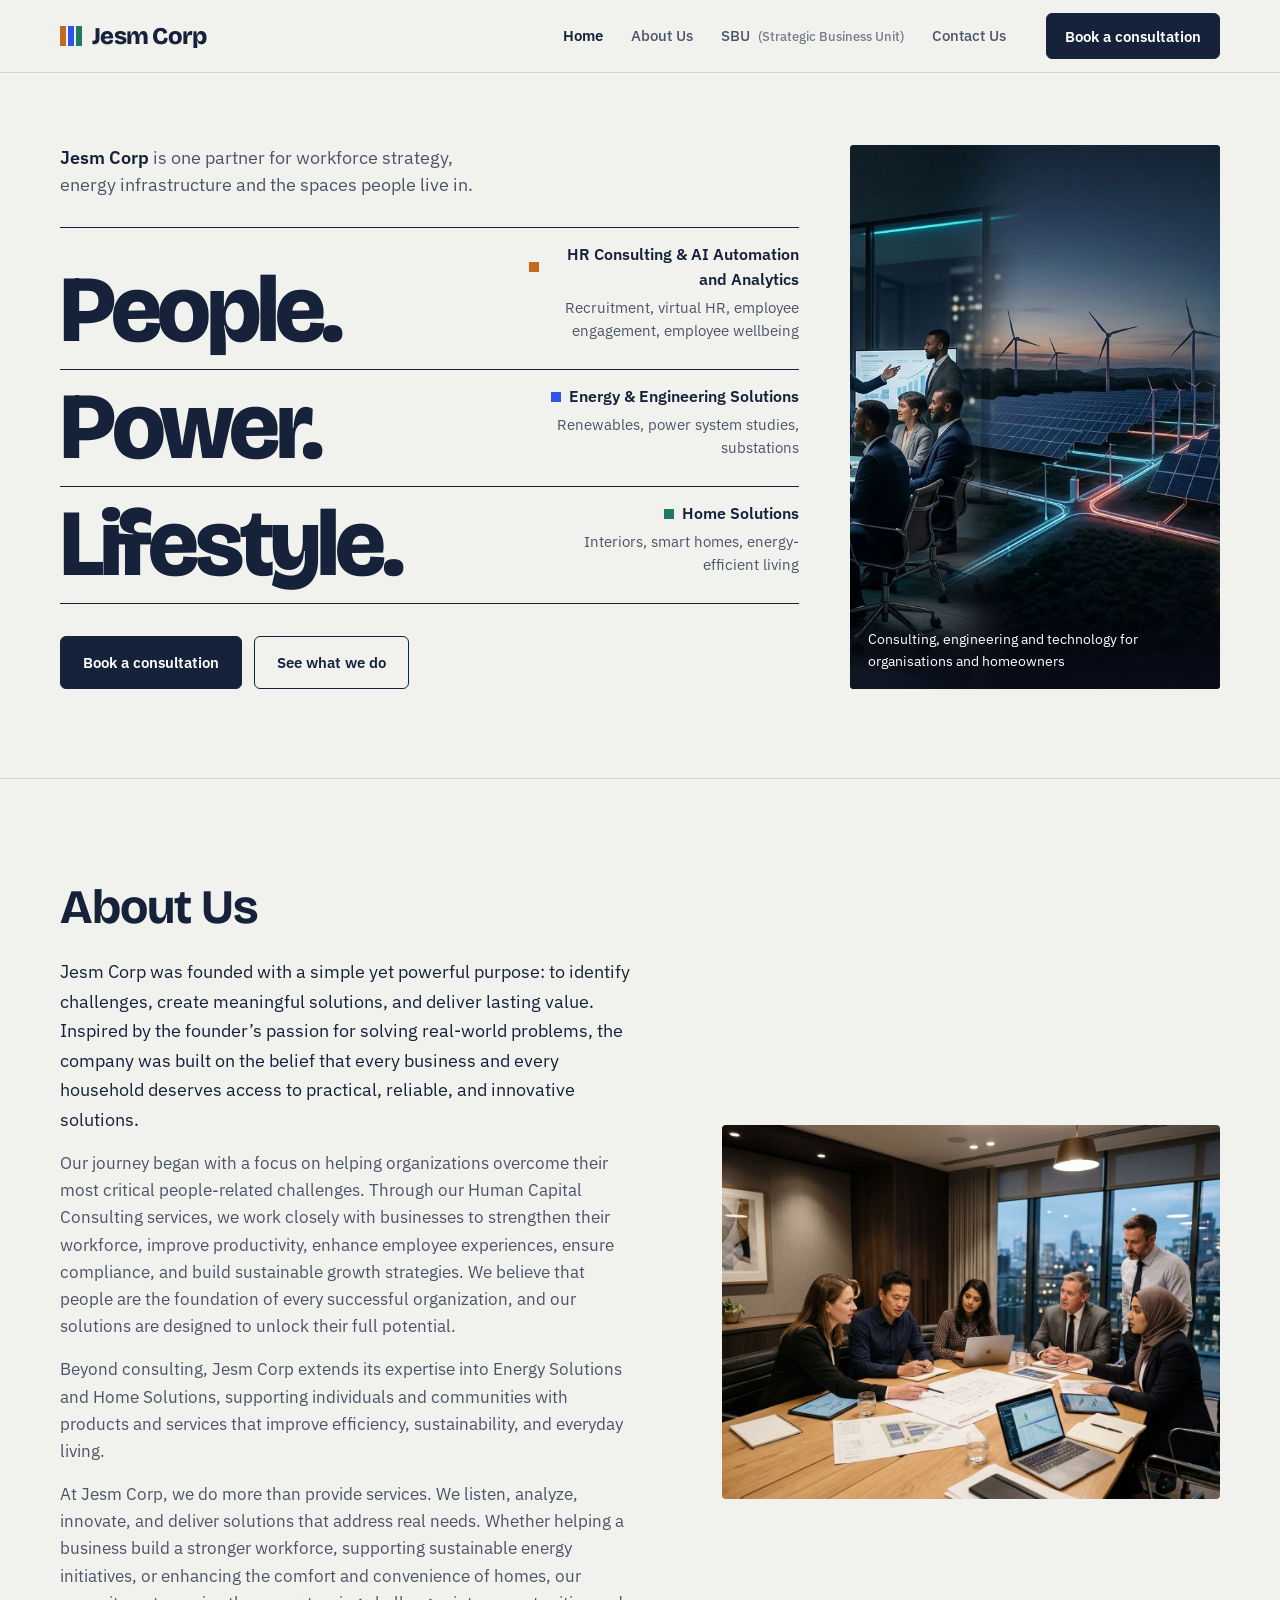
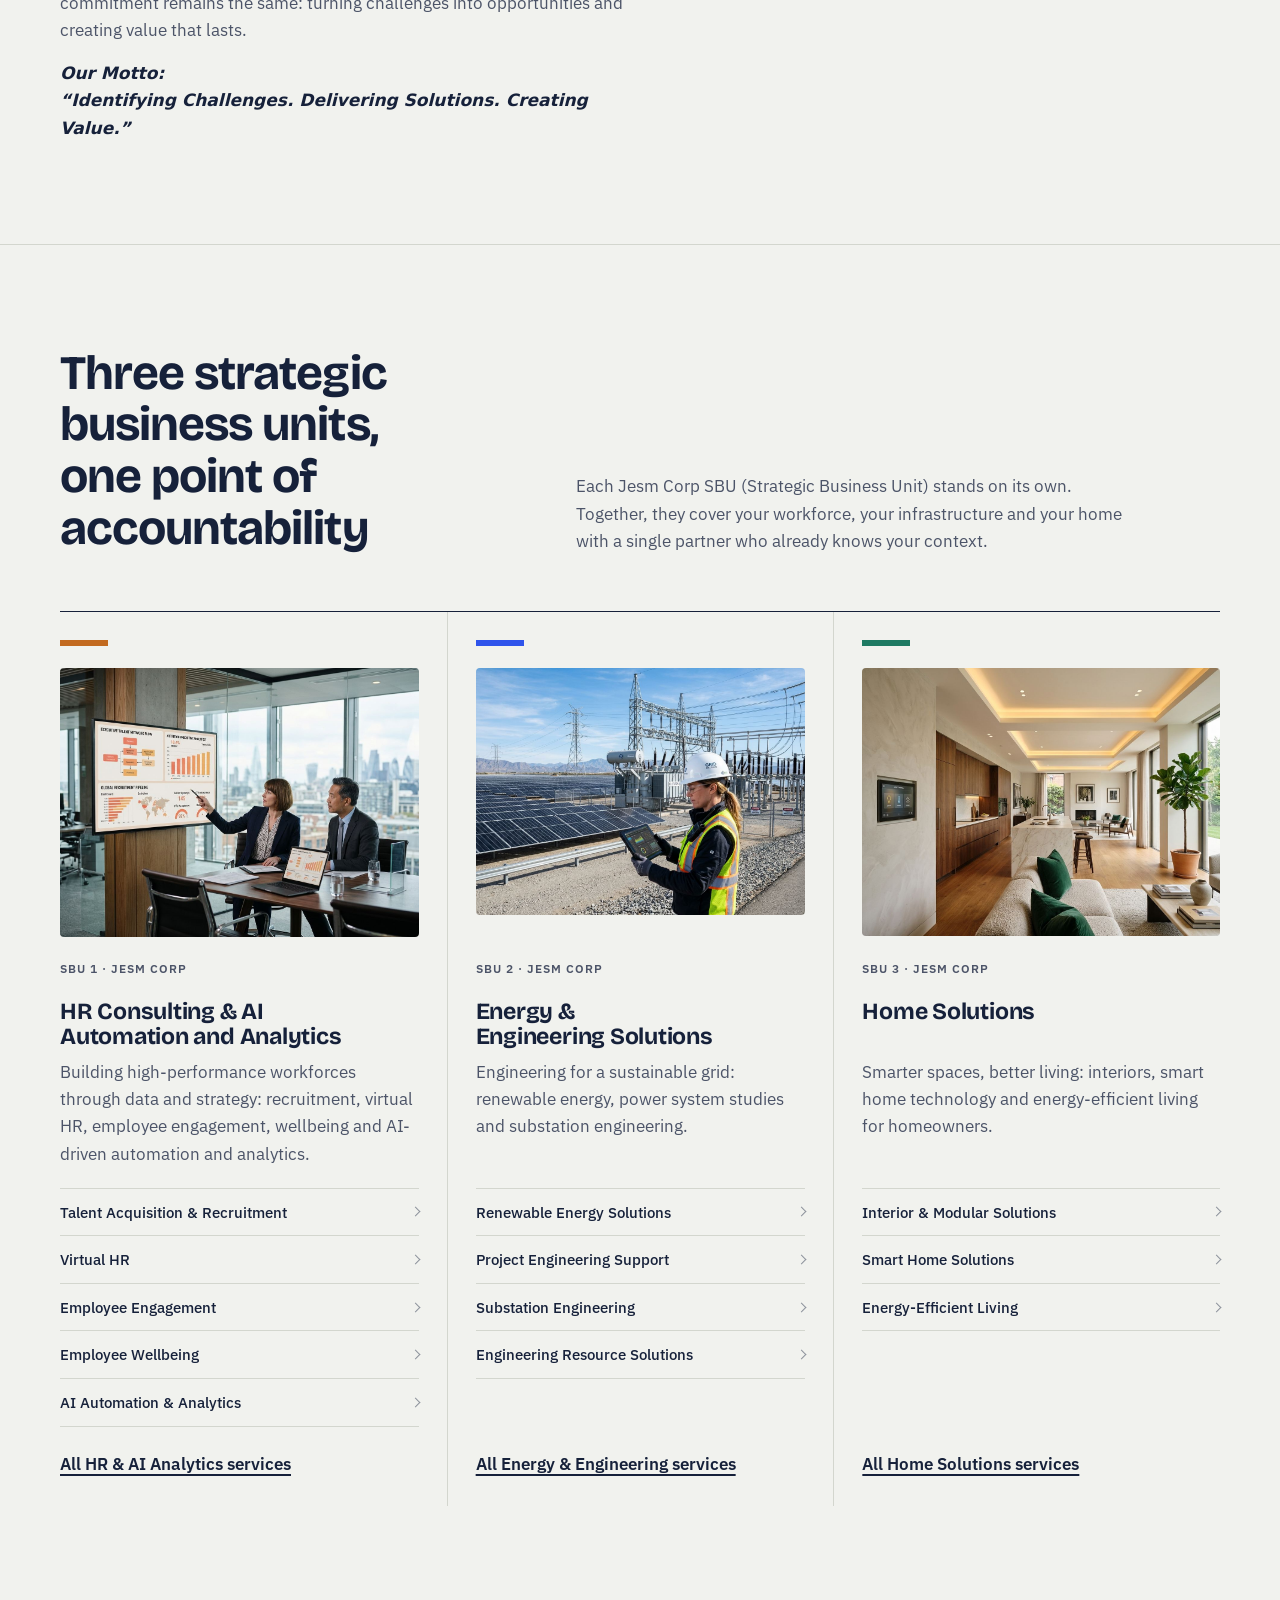
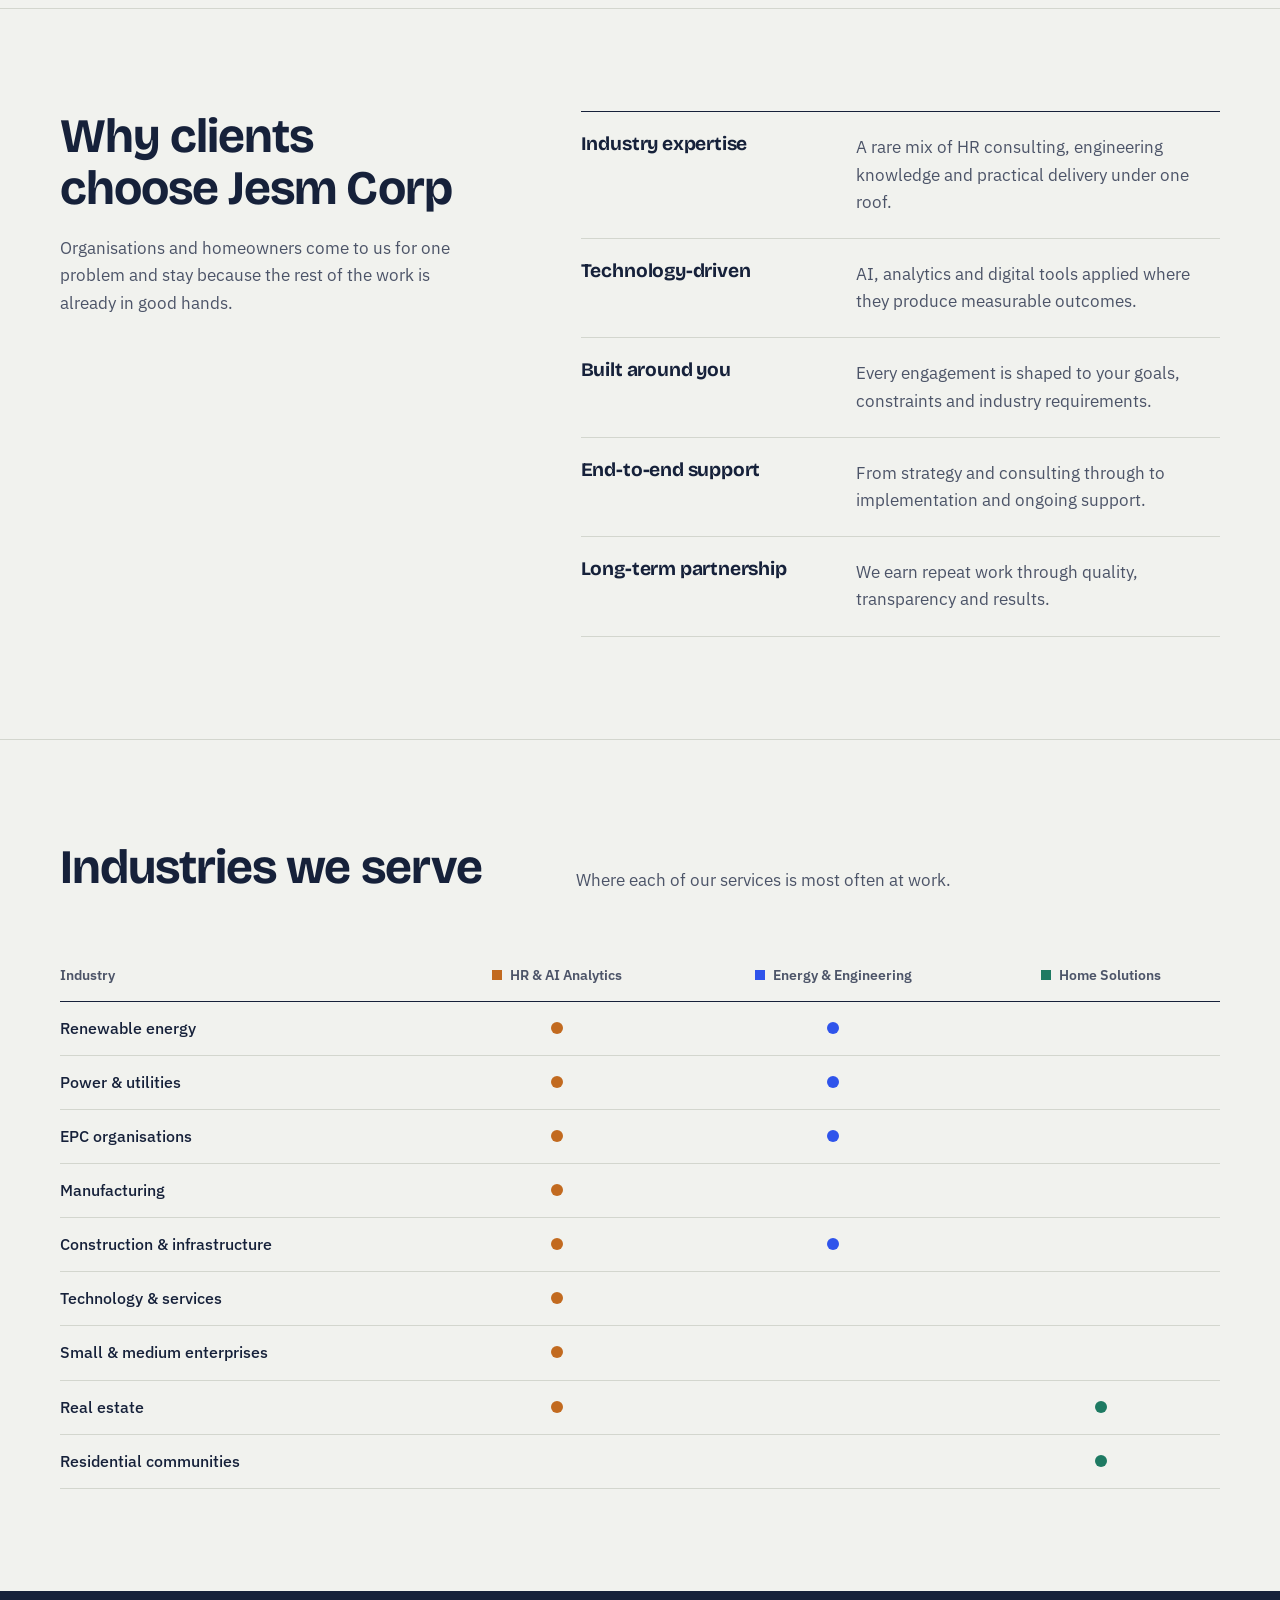
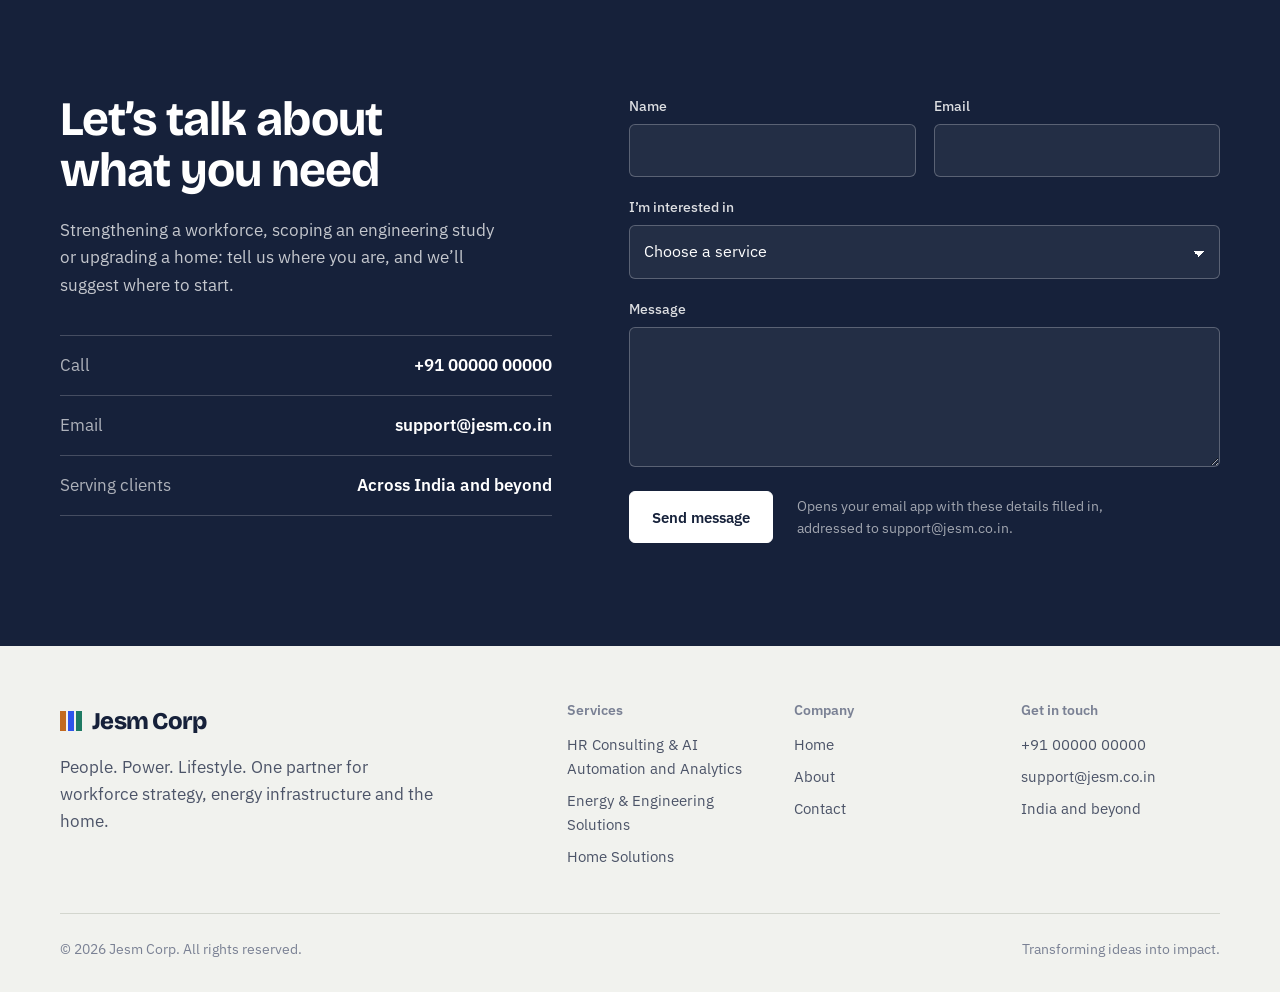
==== commit bc214c95: "Simplify navbar, rename Jesm to Jesm Corp, align SBU cards Co-Authored-By: Claude Sonnet 5.5 <norepl" ====
--- a/index.html
+++ b/index.html
@@ -3,8 +3,8 @@
 <head>
 <meta charset="UTF-8">
 <meta name="viewport" content="width=device-width, initial-scale=1, viewport-fit=cover">
-<title>Jesm Corp — Three Strategic Business Units</title>
-<meta name="description" content="Jesm Corp operates through three Strategic Business Units (SBUs): HR consulting, AI automation &amp; analytics, energy &amp; engineering solutions, and home solutions — one partner for workforce strategy, energy infrastructure and the home.">
+<title>Jesm Corp — People. Power. Lifestyle.</title>
+<meta name="description" content="Jesm Corp provides HR consulting, AI automation &amp; analytics, energy &amp; engineering solutions, and home solutions — one partner for workforce strategy, energy infrastructure and the home.">
 <meta name="theme-color" content="#F1F2EE">
 <link rel="icon" href="data:image/svg+xml,<svg xmlns=%22http://www.w3.org/2000/svg%22 viewBox=%220 0 24 24%22><rect x=%223%22 y=%222%22 width=%225%22 height=%2220%22 fill=%22%23C26A1F%22/><rect x=%229.5%22 y=%222%22 width=%225%22 height=%2220%22 fill=%22%232F54EB%22/><rect x=%2216%22 y=%222%22 width=%225%22 height=%2220%22 fill=%22%231E7A62%22/></svg>">
 <link rel="preconnect" href="https://fonts.googleapis.com">
@@ -16,15 +16,15 @@
 <a class="skip" href="#main">Skip to content</a>
 <header class="site-header">
   <div class="wrap nav-row">
-    <a href="index.html" class="brand" aria-label="Jesm home"><span class="brand-mark" aria-hidden="true"><i></i><i></i><i></i></span>Jesm</a>
+    <a href="index.html" class="brand" aria-label="Jesm Corp home"><span class="brand-mark" aria-hidden="true"><i></i><i></i><i></i></span>Jesm Corp</a>
     <button class="menu-toggle" id="menuToggle" aria-label="Menu" aria-expanded="false" aria-controls="primaryNav">
       <svg viewBox="0 0 24 24" fill="none" stroke="currentColor" stroke-width="2"><path d="M3 6h18M3 12h18M3 18h18"/></svg>
     </button>
     <nav class="primary" id="primaryNav" aria-label="Main">
-      <a href="hr-consulting-ai-analytics.html" data-p="people"><span class="sw" aria-hidden="true"></span>HR &amp; AI Analytics</a>
-      <a href="energy-engineering-solutions.html" data-p="power"><span class="sw" aria-hidden="true"></span>Energy &amp; Engineering</a>
-      <a href="home-solutions.html" data-p="property"><span class="sw" aria-hidden="true"></span>Home Solutions</a>
-      <a href="#contact">Contact</a>
+      <a href="index.html" aria-current="page">Home</a>
+      <a href="#about">About Us</a>
+      <a href="#services">SBU <span class="nav-sub">(Strategic Business Unit)</span></a>
+      <a href="#contact">Contact Us</a>
       <a href="#contact" class="btn btn-solid mobile-cta">Book a consultation</a>
     </nav>
     <a href="#contact" class="btn btn-solid header-cta">Book a consultation</a>
@@ -35,28 +35,28 @@
   <section class="hero" aria-labelledby="hero-title">
     <div class="wrap hero-grid">
       <div>
-        <h1 id="hero-title" class="hero-intro"><strong>Jesm Corp</strong> brings workforce strategy, energy infrastructure and the spaces people live in together through three Strategic Business Units.</h1>
-        <nav class="words" aria-label="Our Strategic Business Units">
+        <h1 id="hero-title" class="hero-intro"><strong>Jesm Corp</strong> is one partner for workforce strategy, energy infrastructure and the spaces people live in.</h1>
+        <nav class="words" aria-label="Our services">
         <a class="word" href="hr-consulting-ai-analytics.html" data-p="people">
           <span class="word-w">People.</span>
-          <span class="word-meta"><b><span class="sw" aria-hidden="true"></span>SBU 1 · HR Consulting &amp; AI Automation and Analytics</b>Recruitment, virtual HR, employee engagement, employee wellbeing</span>
+          <span class="word-meta"><b><span class="sw" aria-hidden="true"></span>HR Consulting &amp; AI Automation and Analytics</b>Recruitment, virtual HR, employee engagement, employee wellbeing</span>
         </a>
         <a class="word" href="energy-engineering-solutions.html" data-p="power">
           <span class="word-w">Power.</span>
-          <span class="word-meta"><b><span class="sw" aria-hidden="true"></span>SBU 2 · Energy &amp; Engineering Solutions</b>Renewables, power system studies, substations</span>
+          <span class="word-meta"><b><span class="sw" aria-hidden="true"></span>Energy &amp; Engineering Solutions</b>Renewables, power system studies, substations</span>
         </a>
         <a class="word" href="home-solutions.html" data-p="property">
           <span class="word-w">Lifestyle.</span>
-          <span class="word-meta"><b><span class="sw" aria-hidden="true"></span>SBU 3 · Home Solutions</b>Interiors, smart homes, energy-efficient living</span>
+          <span class="word-meta"><b><span class="sw" aria-hidden="true"></span>Home Solutions</b>Interiors, smart homes, energy-efficient living</span>
         </a>
         </nav>
         <div class="hero-actions">
           <a href="#contact" class="btn btn-solid">Book a consultation</a>
-          <a href="#services" class="btn btn-line">Explore our SBUs</a>
+          <a href="#services" class="btn btn-line">See what we do</a>
         </div>
       </div>
       <div class="hero-frame" id="heroFrame" aria-hidden="false">
-        <img src="images/hero-banner.jpg" alt="Jesm teams working across workforce strategy, energy infrastructure and smart living" data-for="all" class="is-on" width="1376" height="768" fetchpriority="high">
+        <img src="images/hero-banner.jpg" alt="Jesm Corp teams working across workforce strategy, energy infrastructure and smart living" data-for="all" class="is-on" width="1376" height="768" fetchpriority="high">
         <img src="images/pillar-hr.jpg" alt="" data-for="people" width="1200" height="896" loading="lazy">
         <img src="images/pillar-energy.jpg" alt="" data-for="power" width="1200" height="896" loading="lazy">
         <img src="images/pillar-home.jpg" alt="" data-for="property" width="1200" height="896" loading="lazy">
@@ -72,12 +72,12 @@
         <div class="about-body">
           <p>Jesm Corp was founded with a simple yet powerful purpose: to identify challenges, create meaningful solutions, and deliver lasting value. Inspired by the founder’s passion for solving real-world problems, the company was built on the belief that every business and every household deserves access to practical, reliable, and innovative solutions.</p>
           <p>Our journey began with a focus on helping organizations overcome their most critical people-related challenges. Through our Human Capital Consulting services, we work closely with businesses to strengthen their workforce, improve productivity, enhance employee experiences, ensure compliance, and build sustainable growth strategies. We believe that people are the foundation of every successful organization, and our solutions are designed to unlock their full potential.</p>
-          <p>Today Jesm Corp operates through three Strategic Business Units (SBUs): HR Consulting &amp; AI Automation and Analytics, Energy &amp; Engineering Solutions, and Home Solutions. Beyond consulting, our SBUs extend this expertise into Energy and Home Solutions, supporting individuals and communities with products and services that improve efficiency, sustainability, and everyday living.</p>
+          <p>Beyond consulting, Jesm Corp extends its expertise into Energy Solutions and Home Solutions, supporting individuals and communities with products and services that improve efficiency, sustainability, and everyday living.</p>
           <p>At Jesm Corp, we do more than provide services. We listen, analyze, innovate, and deliver solutions that address real needs. Whether helping a business build a stronger workforce, supporting sustainable energy initiatives, or enhancing the comfort and convenience of homes, our commitment remains the same: turning challenges into opportunities and creating value that lasts.</p>
           <p class="motto"><strong>Our Motto:</strong><br>“Identifying Challenges. Delivering Solutions. Creating Value.”</p>
         </div>
       </div>
-      <img src="images/about-team.jpg" alt="Jesm consultants and engineers in a planning session" width="1200" height="896" loading="lazy">
+      <img src="images/about-team.jpg" alt="Jesm Corp consultants and engineers in a planning session" width="1200" height="896" loading="lazy">
     </div>
   </section>
 
@@ -122,7 +122,7 @@
   <section class="section">
     <div class="wrap why">
       <div class="why-intro">
-        <h2>Why clients choose Jesm</h2>
+        <h2>Why clients choose Jesm Corp</h2>
         <p>Organisations and homeowners come to us for one problem and stay because the rest of the work is already in good hands.</p>
       </div>
       <ul class="why-list"><li><h3>Industry expertise</h3><p>A rare mix of HR consulting, engineering knowledge and practical delivery under one roof.</p></li><li><h3>Technology-driven</h3><p>AI, analytics and digital tools applied where they produce measurable outcomes.</p></li><li><h3>Built around you</h3><p>Every engagement is shaped to your goals, constraints and industry requirements.</p></li><li><h3>End-to-end support</h3><p>From strategy and consulting through to implementation and ongoing support.</p></li><li><h3>Long-term partnership</h3><p>We earn repeat work through quality, transparency and results.</p></li></ul>
@@ -133,11 +133,11 @@
     <div class="wrap">
       <div class="section-head">
         <h2>Industries we serve</h2>
-        <p>Where each of our SBUs is most often at work.</p>
+        <p>Where each of our services is most often at work.</p>
       </div>
       <div class="matrix-wrap">
         <table class="matrix">
-          <thead><tr><th scope="col">Industry</th><th scope="col" data-p="people"><span><span class="sw" aria-hidden="true"></span>SBU 1 · HR &amp; AI Analytics</span></th><th scope="col" data-p="power"><span><span class="sw" aria-hidden="true"></span>SBU 2 · Energy &amp; Engineering</span></th><th scope="col" data-p="property"><span><span class="sw" aria-hidden="true"></span>SBU 3 · Home Solutions</span></th></tr></thead>
+          <thead><tr><th scope="col">Industry</th><th scope="col" data-p="people"><span><span class="sw" aria-hidden="true"></span>HR &amp; AI Analytics</span></th><th scope="col" data-p="power"><span><span class="sw" aria-hidden="true"></span>Energy &amp; Engineering</span></th><th scope="col" data-p="property"><span><span class="sw" aria-hidden="true"></span>Home Solutions</span></th></tr></thead>
           <tbody>
 <tr><th scope="row">Renewable energy</th><td data-p="people"><span class="dot" role="img" aria-label="Yes"></span></td><td data-p="power"><span class="dot" role="img" aria-label="Yes"></span></td><td></td></tr>
 <tr><th scope="row">Power &amp; utilities</th><td data-p="people"><span class="dot" role="img" aria-label="Yes"></span></td><td data-p="power"><span class="dot" role="img" aria-label="Yes"></span></td><td></td></tr>
@@ -169,7 +169,7 @@
         <div class="field"><label for="cf-name">Name</label><input id="cf-name" name="name" type="text" autocomplete="name" required></div>
         <div class="field"><label for="cf-email">Email</label><input id="cf-email" name="email" type="email" autocomplete="email" required></div>
         <div class="field full"><label for="cf-interest">I’m interested in</label>
-          <select id="cf-interest" name="interest"><option value="">Choose a business unit</option><option>SBU 1 · HR Consulting &amp; AI Automation and Analytics</option><option>SBU 2 · Energy &amp; Engineering Solutions</option><option>SBU 3 · Home Solutions</option><option>More than one / not sure yet</option></select></div>
+          <select id="cf-interest" name="interest"><option value="">Choose a service</option><option>HR Consulting &amp; AI Automation and Analytics</option><option>Energy &amp; Engineering Solutions</option><option>Home Solutions</option><option>More than one / not sure yet</option></select></div>
         <div class="field full"><label for="cf-message">Message</label><textarea id="cf-message" name="message" required></textarea></div>
         <div class="form-foot">
           <button type="submit" class="btn btn-light">Send message</button>
@@ -184,15 +184,15 @@
   <div class="wrap">
     <div class="footer-top">
       <div>
-        <a href="index.html" class="brand"><span class="brand-mark" aria-hidden="true"><i></i><i></i><i></i></span>Jesm</a>
-        <p>People. Power. Lifestyle. Three Strategic Business Units, one partner for workforce strategy, energy infrastructure and the home.</p>
+        <a href="index.html" class="brand"><span class="brand-mark" aria-hidden="true"><i></i><i></i><i></i></span>Jesm Corp</a>
+        <p>People. Power. Lifestyle. One partner for workforce strategy, energy infrastructure and the home.</p>
       </div>
       <div class="footer-cols">
         <div>
-          <h2>Strategic Business Units</h2>
-          <a href="hr-consulting-ai-analytics.html">SBU 1 · HR Consulting &amp; AI Automation and Analytics</a>
-          <a href="energy-engineering-solutions.html">SBU 2 · Energy &amp; Engineering Solutions</a>
-          <a href="home-solutions.html">SBU 3 · Home Solutions</a>
+          <h2>Services</h2>
+          <a href="hr-consulting-ai-analytics.html">HR Consulting &amp; AI Automation and Analytics</a>
+          <a href="energy-engineering-solutions.html">Energy &amp; Engineering Solutions</a>
+          <a href="home-solutions.html">Home Solutions</a>
         </div>
         <div>
           <h2>Company</h2>
@@ -209,7 +209,7 @@
       </div>
     </div>
     <div class="footer-bottom">
-      <span>© 2026 Jesm. All rights reserved.</span>
+      <span>© 2026 Jesm Corp. All rights reserved.</span>
       <span>Transforming ideas into impact.</span>
     </div>
   </div>
--- a/styles.css
+++ b/styles.css
@@ -1,4 +1,4 @@
-/* Jesm — site styles
+/* Jesm Corp — site styles
    Palette: cool paper + deep indigo ink, one colour per pillar used only as an identifier.
    Type: Bricolage Grotesque (display) + IBM Plex Sans (text). */
 
@@ -168,8 +168,8 @@
 @media (max-width:820px){ .about{grid-template-columns:1fr;} }
 
 /* Services overview: three columns, each with its four areas of work */
-.pillars{display:grid;grid-template-columns:repeat(3,minmax(0,1fr));border-top:1.5px solid var(--ink);}
-.pillar{padding:28px 28px 8px;border-left:1px solid var(--line);display:flex;flex-direction:column;}
+.pillars{display:grid;grid-template-columns:repeat(3,minmax(0,1fr));grid-template-rows:repeat(7,auto);border-top:1.5px solid var(--ink);}
+.pillar{padding:28px 28px 8px;border-left:1px solid var(--line);display:grid;grid-template-rows:subgrid;grid-row:span 7;align-content:start;}
 .pillar:first-child{border-left:none;padding-left:0;}
 .pillar:last-child{padding-right:0;}
 .pillar-bar{height:6px;width:48px;background:var(--c);margin-bottom:22px;}
@@ -185,9 +185,13 @@
 .areas a::after{content:"";width:7px;height:7px;border-top:1.5px solid currentColor;border-right:1.5px solid currentColor;transform:rotate(45deg);flex:none;opacity:.45;}
 .areas a:hover{color:var(--c);}
 .areas a:hover::after{opacity:1;}
-.pillar .text-link{margin-top:auto;}
+.pillar .text-link{align-self:end;justify-self:start;margin-bottom:20px;}
+.areas{align-self:start;}
+.nav-sub{display:inline;}
+.nav-sub{font-size:.85em;opacity:.75;}
 @media (max-width:960px){
-  .pillars{grid-template-columns:1fr;border-top:none;}
+  .pillars{grid-template-columns:1fr;grid-template-rows:none;border-top:none;}
+  .pillar{grid-template-rows:none;grid-row:auto;display:flex;flex-direction:column;}
   .pillar,.pillar:first-child,.pillar:last-child{padding:32px 0;border-left:none;border-top:1.5px solid var(--ink);}
 }
 
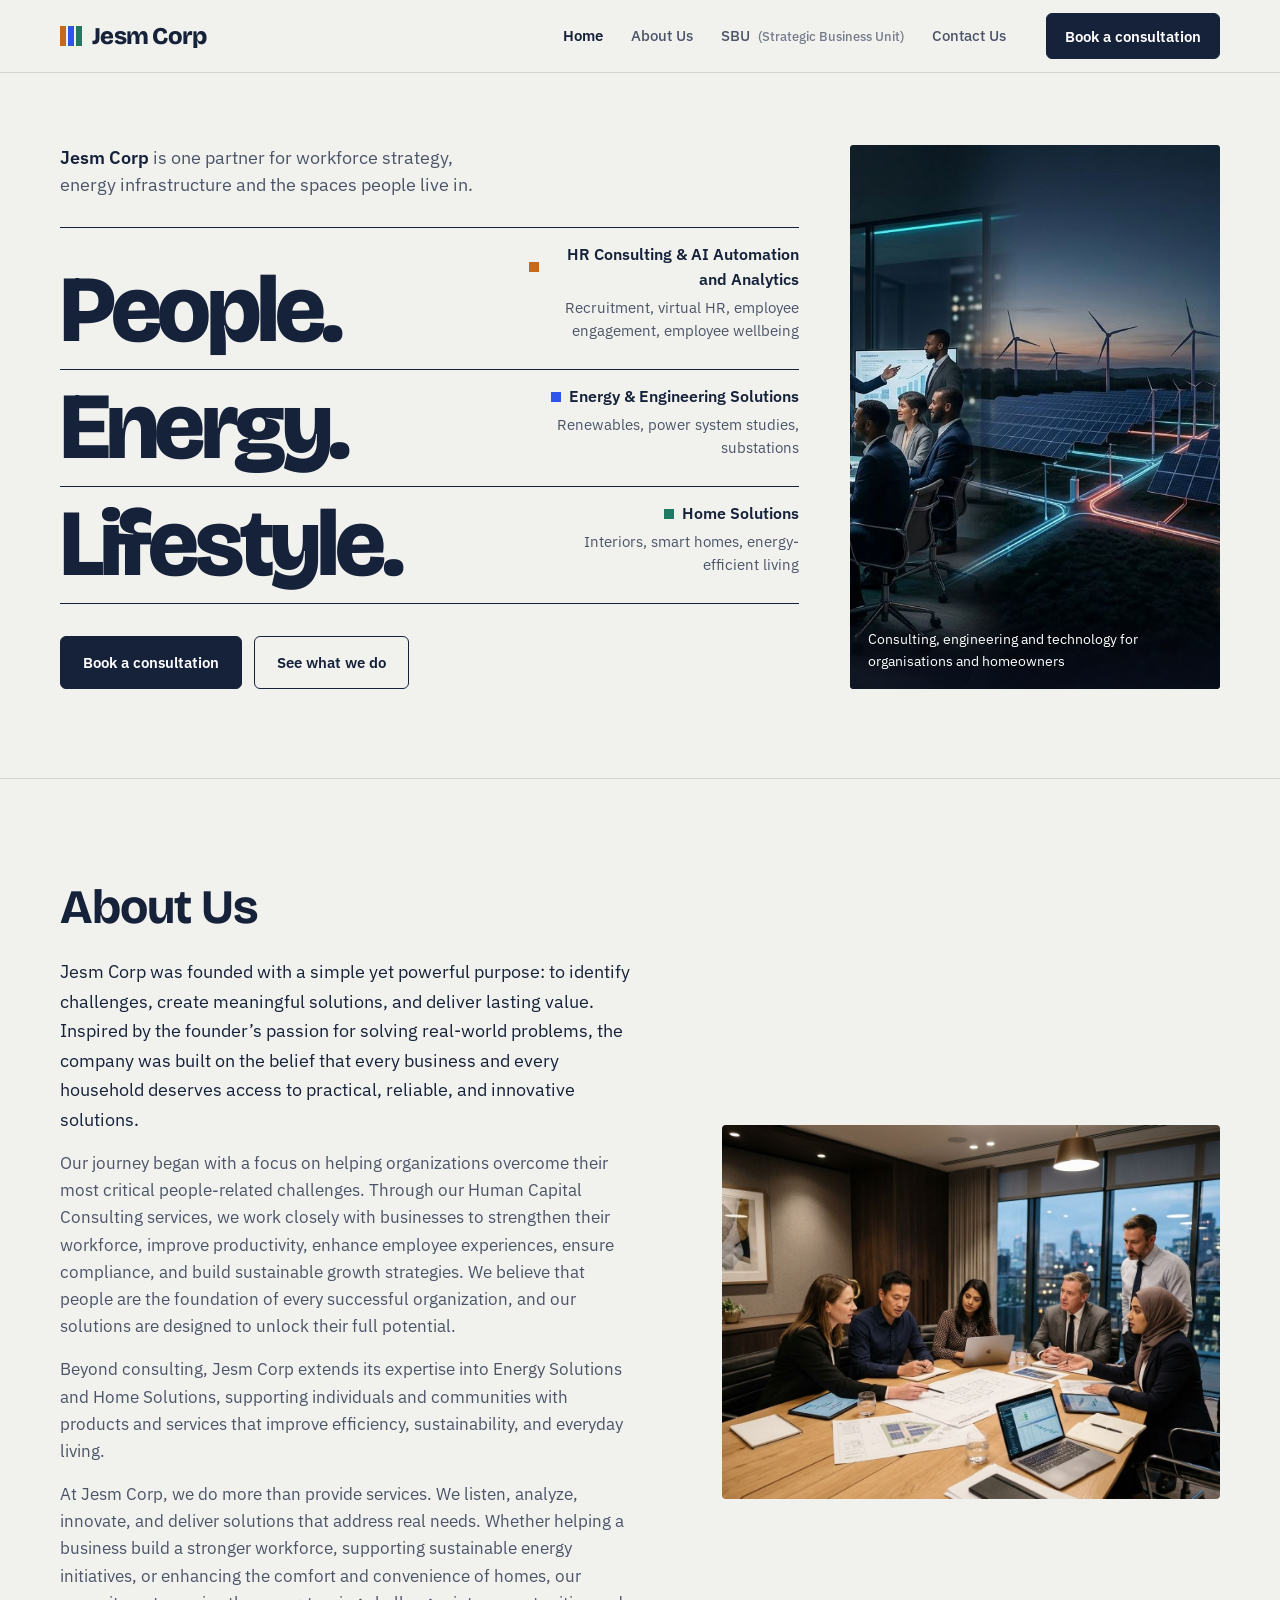
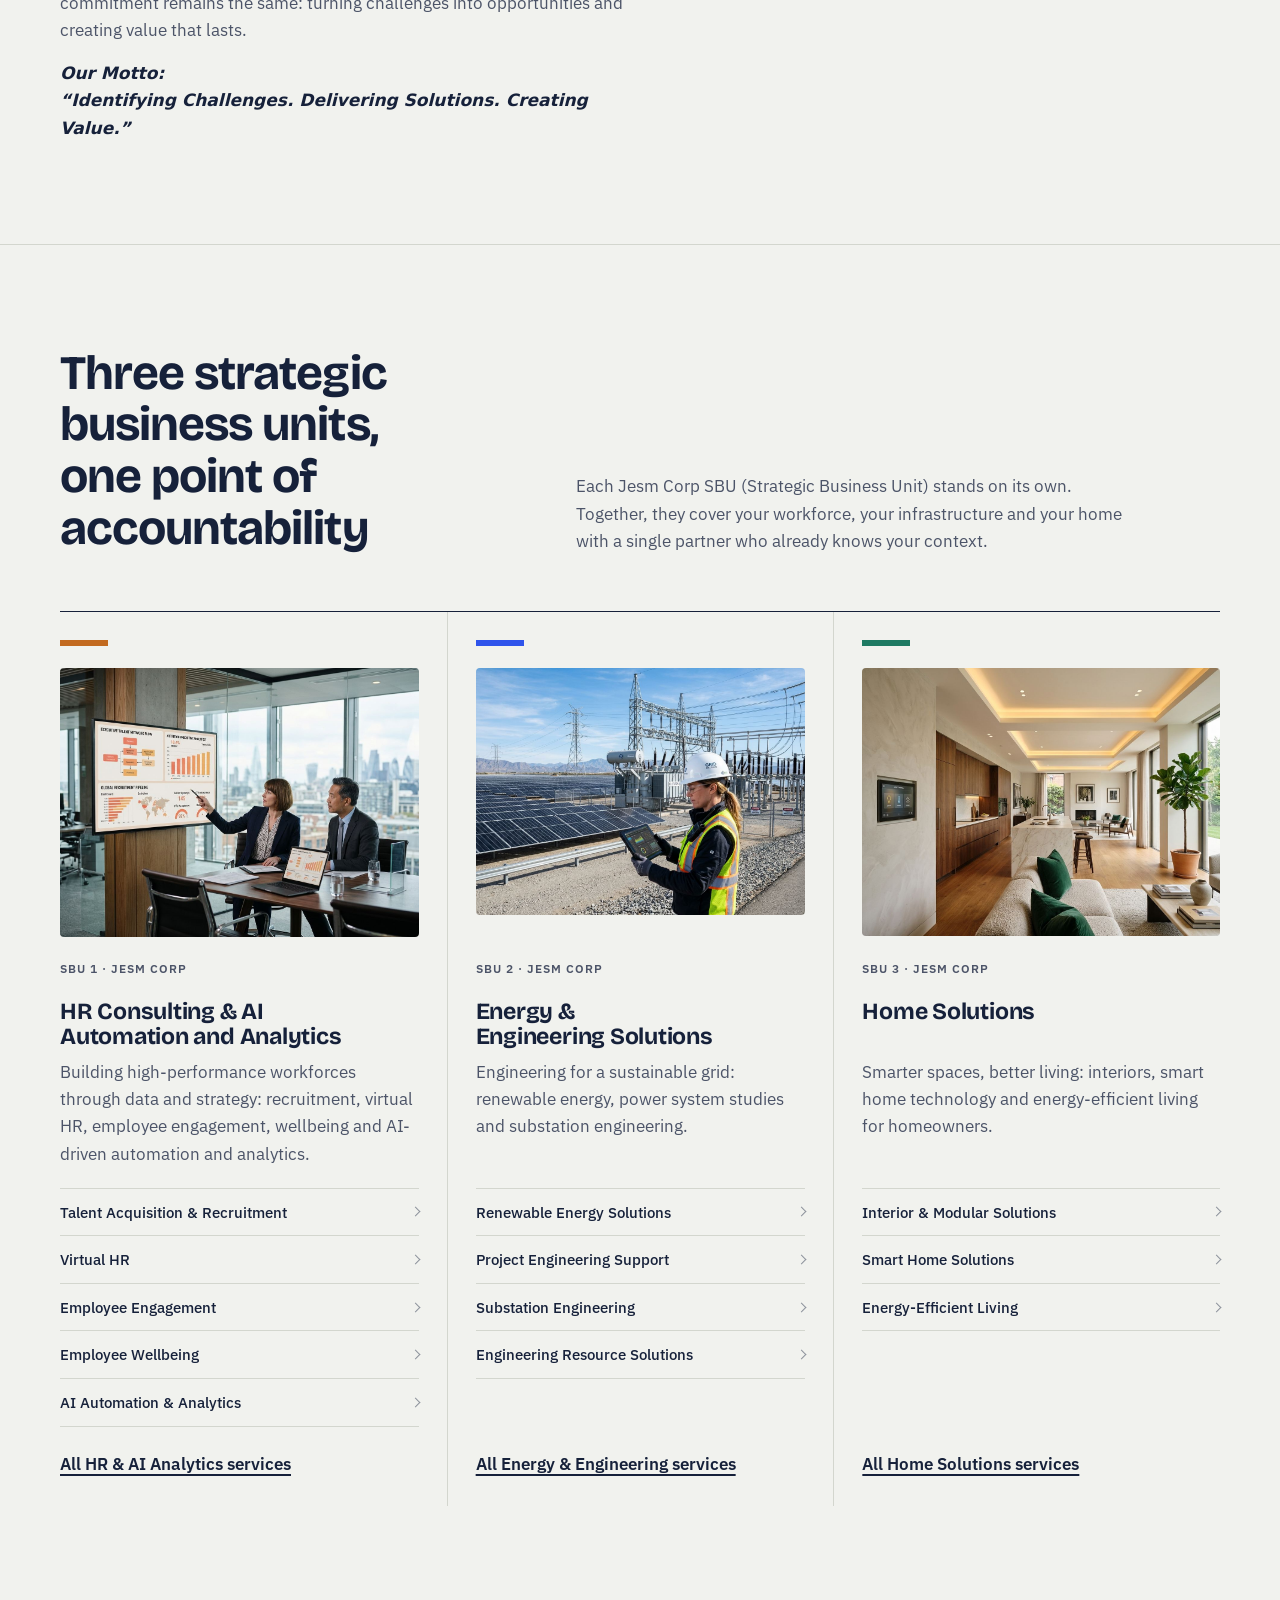
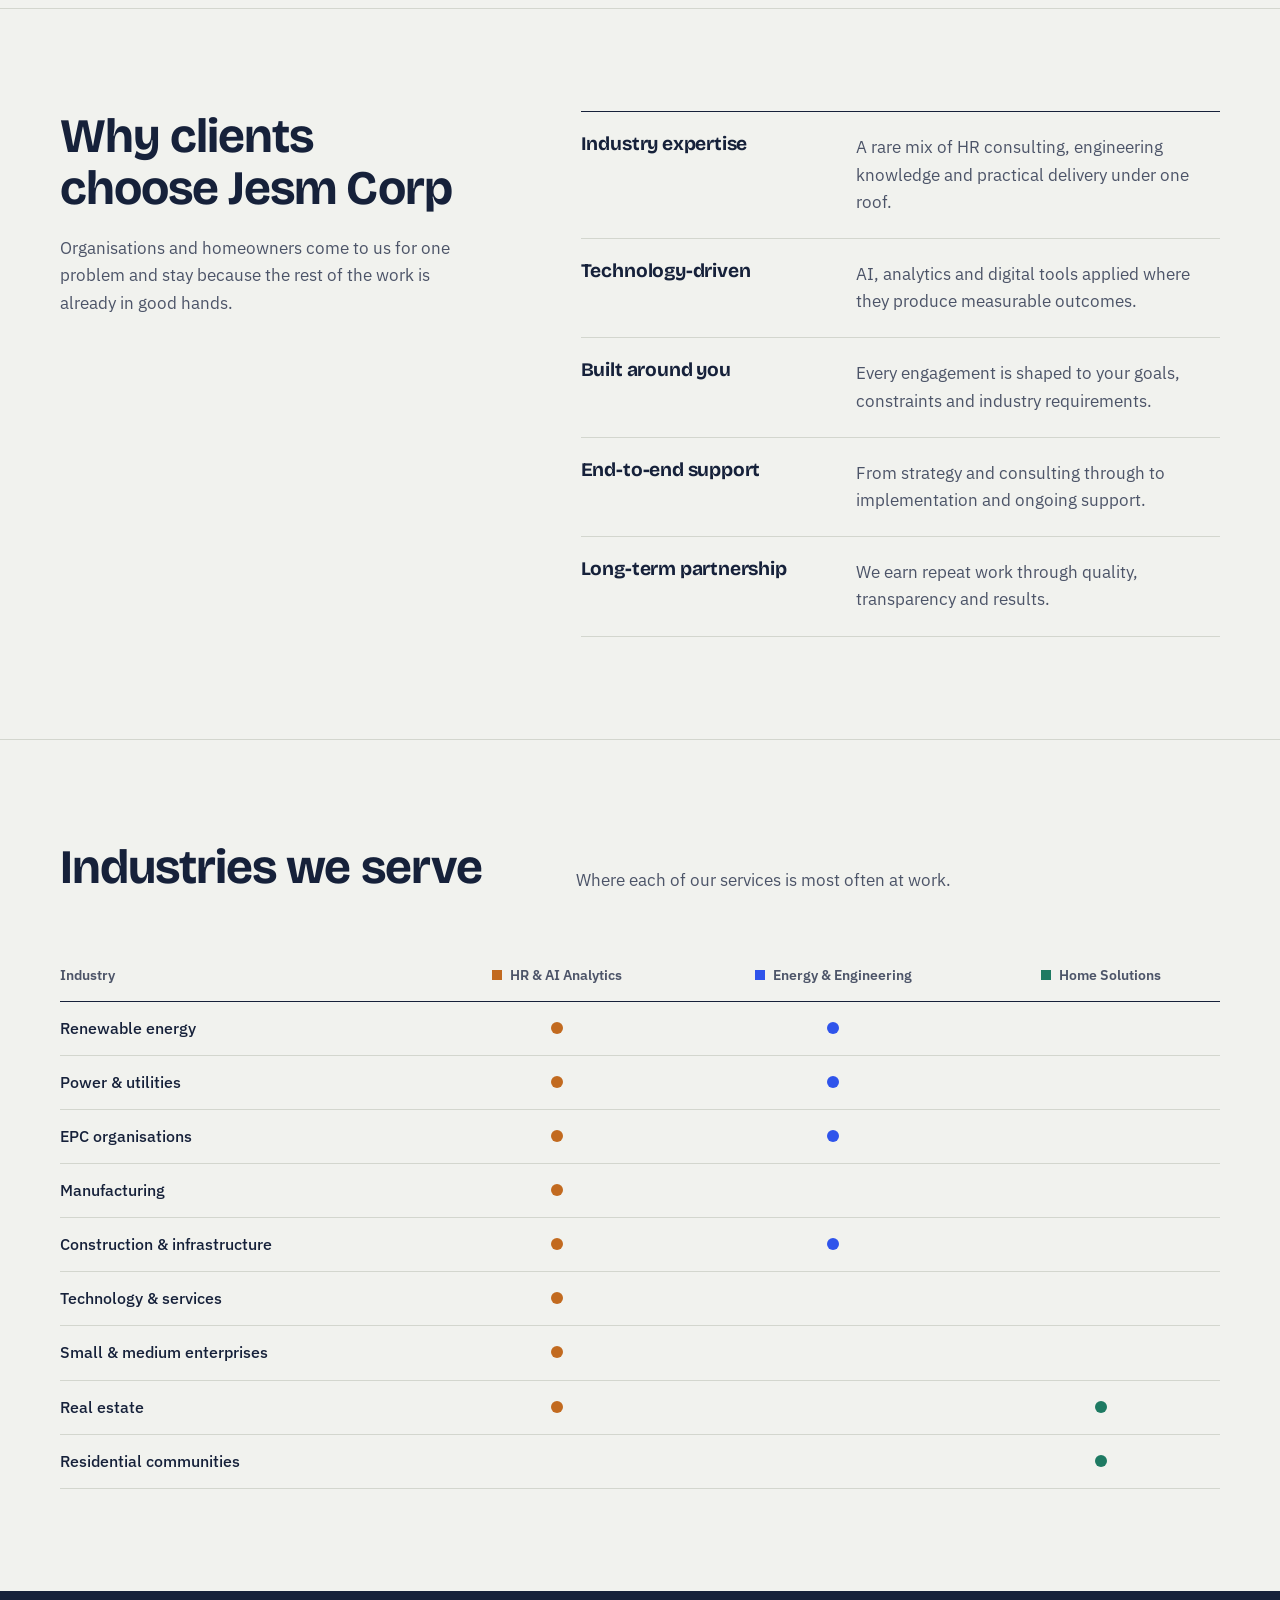
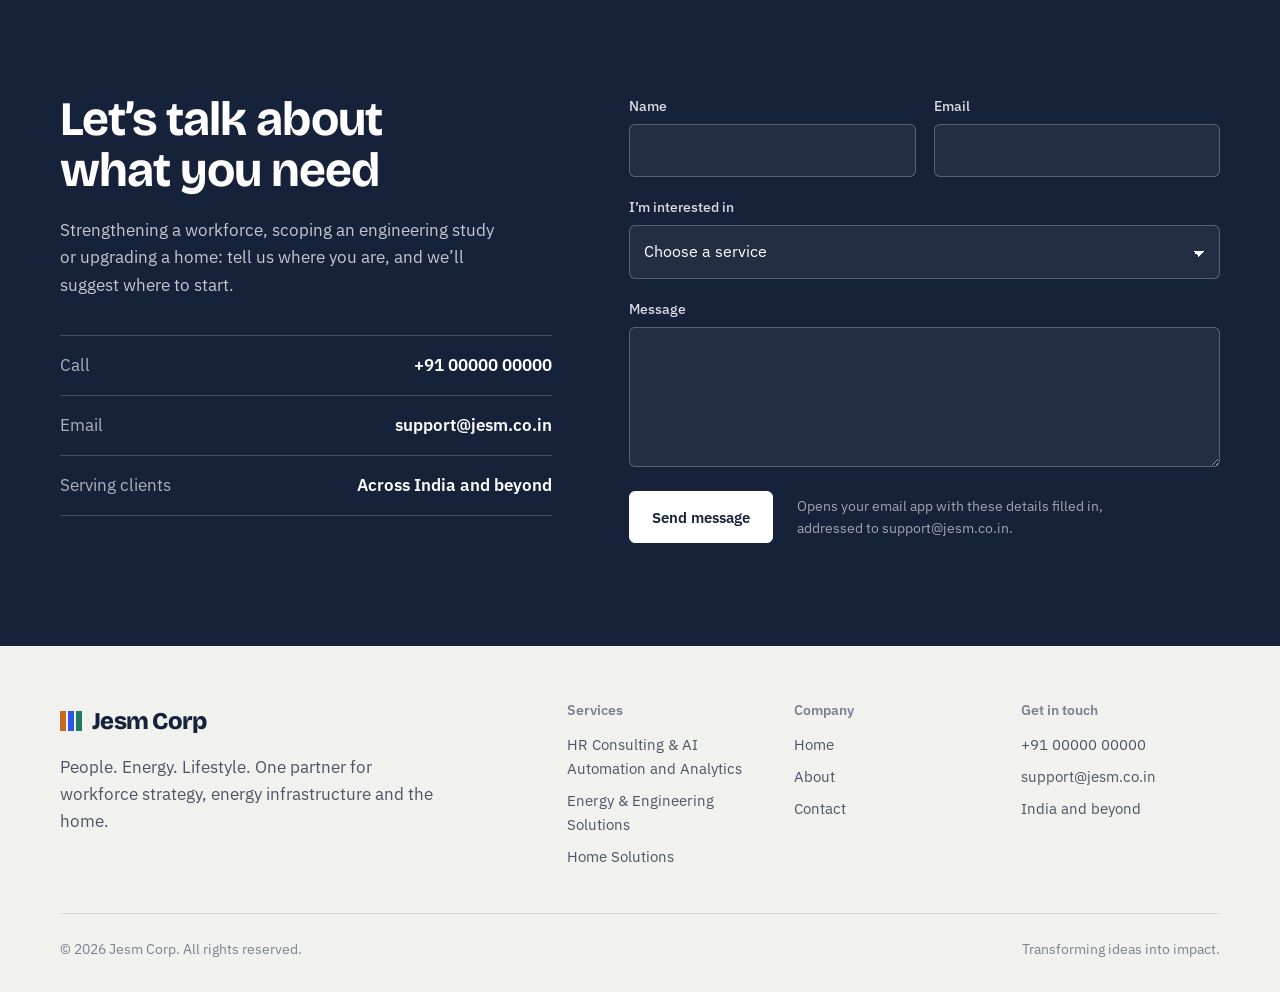
==== commit 24930247: "Rename hero word Power to Energy Co-Authored-By: Claude Sonnet 5.5 <noreply@anthropic.com> Claude-Se" ====
--- a/index.html
+++ b/index.html
@@ -3,7 +3,7 @@
 <head>
 <meta charset="UTF-8">
 <meta name="viewport" content="width=device-width, initial-scale=1, viewport-fit=cover">
-<title>Jesm Corp — People. Power. Lifestyle.</title>
+<title>Jesm Corp — People. Energy. Lifestyle.</title>
 <meta name="description" content="Jesm Corp provides HR consulting, AI automation &amp; analytics, energy &amp; engineering solutions, and home solutions — one partner for workforce strategy, energy infrastructure and the home.">
 <meta name="theme-color" content="#F1F2EE">
 <link rel="icon" href="data:image/svg+xml,<svg xmlns=%22http://www.w3.org/2000/svg%22 viewBox=%220 0 24 24%22><rect x=%223%22 y=%222%22 width=%225%22 height=%2220%22 fill=%22%23C26A1F%22/><rect x=%229.5%22 y=%222%22 width=%225%22 height=%2220%22 fill=%22%232F54EB%22/><rect x=%2216%22 y=%222%22 width=%225%22 height=%2220%22 fill=%22%231E7A62%22/></svg>">
@@ -42,7 +42,7 @@
           <span class="word-meta"><b><span class="sw" aria-hidden="true"></span>HR Consulting &amp; AI Automation and Analytics</b>Recruitment, virtual HR, employee engagement, employee wellbeing</span>
         </a>
         <a class="word" href="energy-engineering-solutions.html" data-p="power">
-          <span class="word-w">Power.</span>
+          <span class="word-w">Energy.</span>
           <span class="word-meta"><b><span class="sw" aria-hidden="true"></span>Energy &amp; Engineering Solutions</b>Renewables, power system studies, substations</span>
         </a>
         <a class="word" href="home-solutions.html" data-p="property">
@@ -185,7 +185,7 @@
     <div class="footer-top">
       <div>
         <a href="index.html" class="brand"><span class="brand-mark" aria-hidden="true"><i></i><i></i><i></i></span>Jesm Corp</a>
-        <p>People. Power. Lifestyle. One partner for workforce strategy, energy infrastructure and the home.</p>
+        <p>People. Energy. Lifestyle. One partner for workforce strategy, energy infrastructure and the home.</p>
       </div>
       <div class="footer-cols">
         <div>
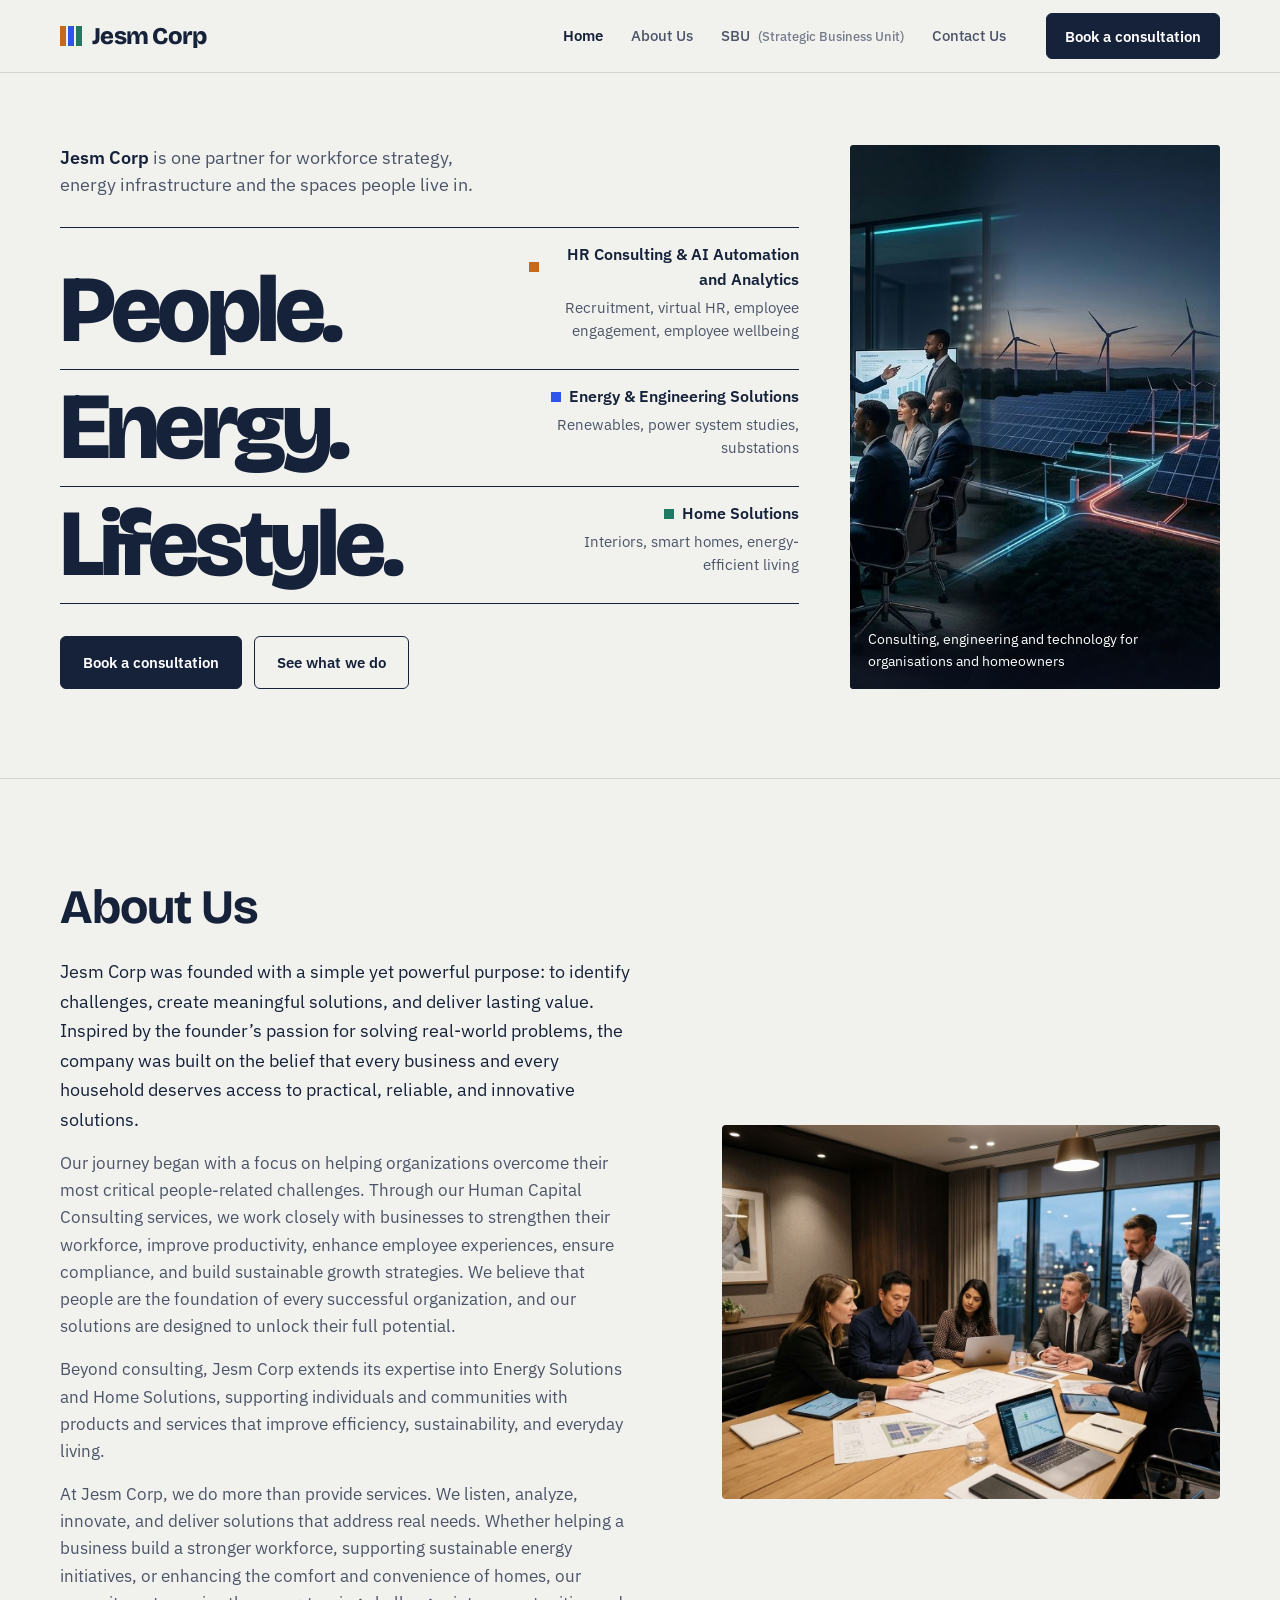
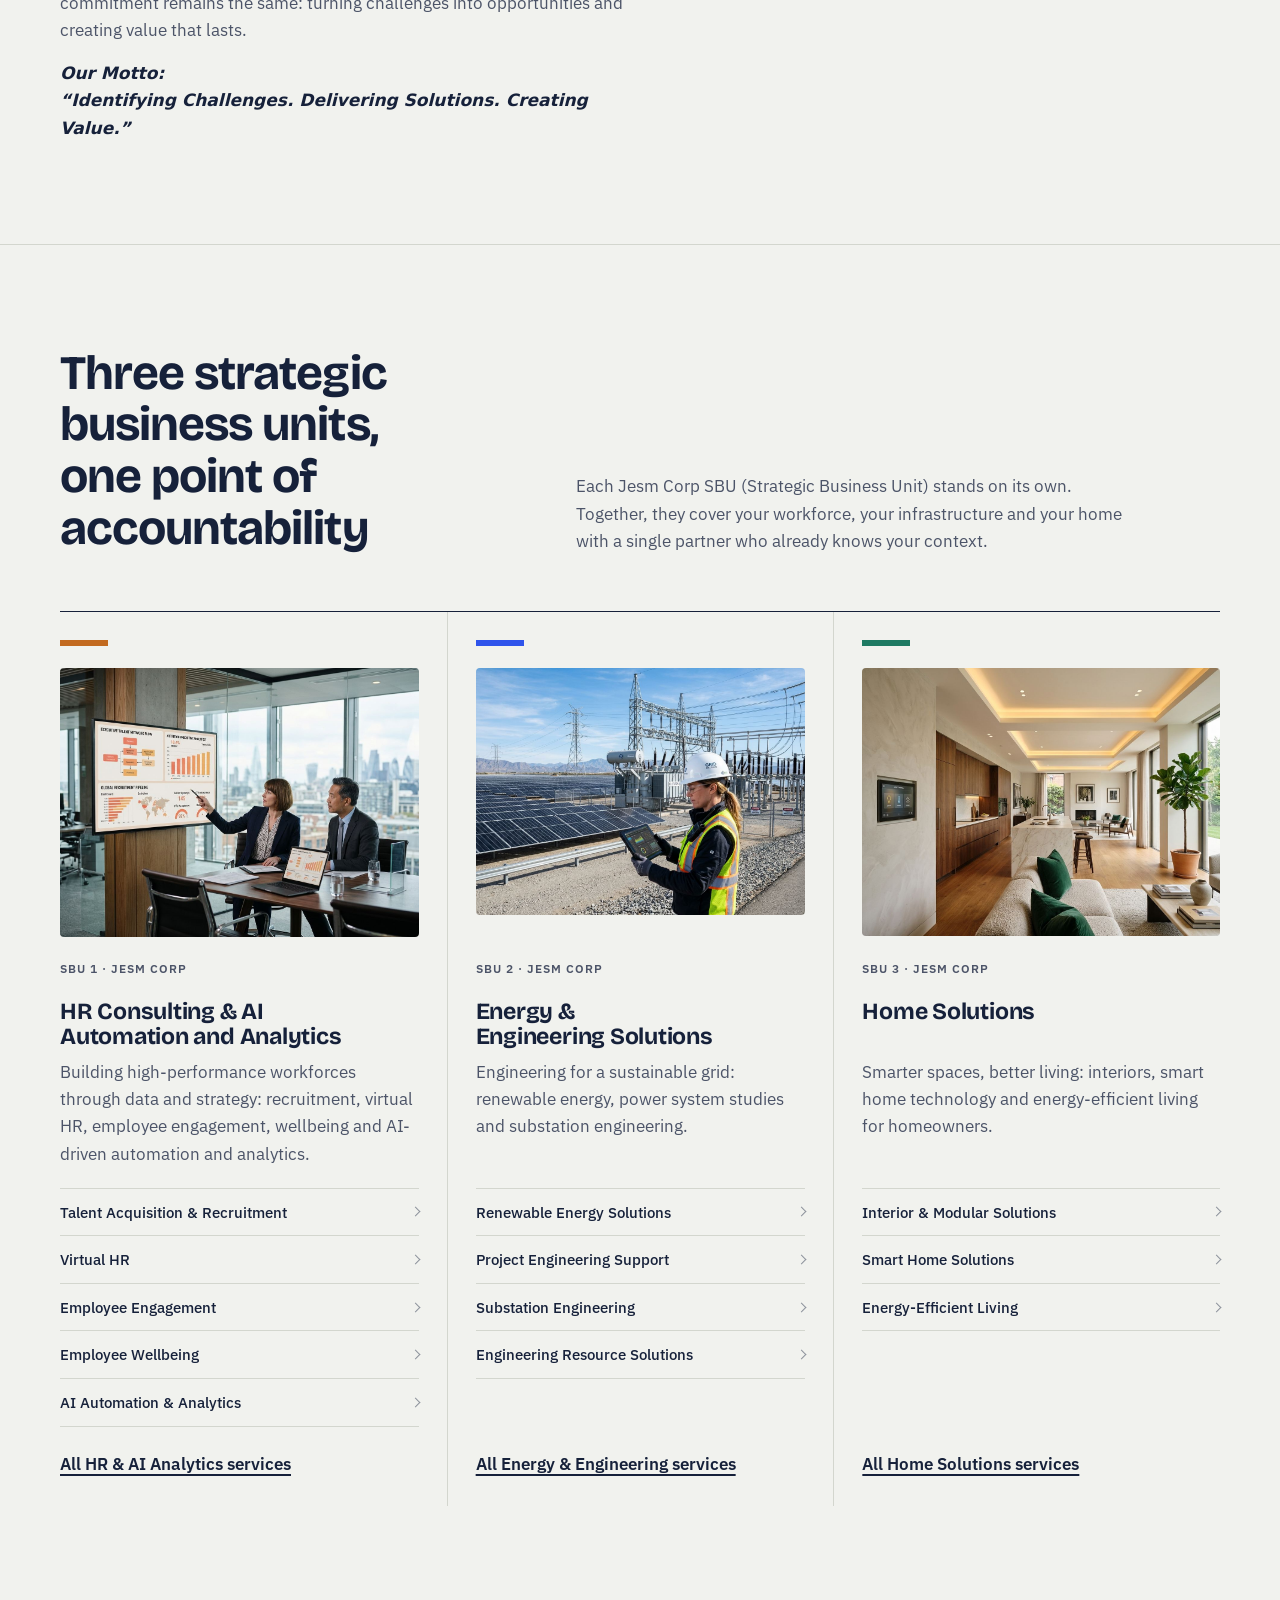
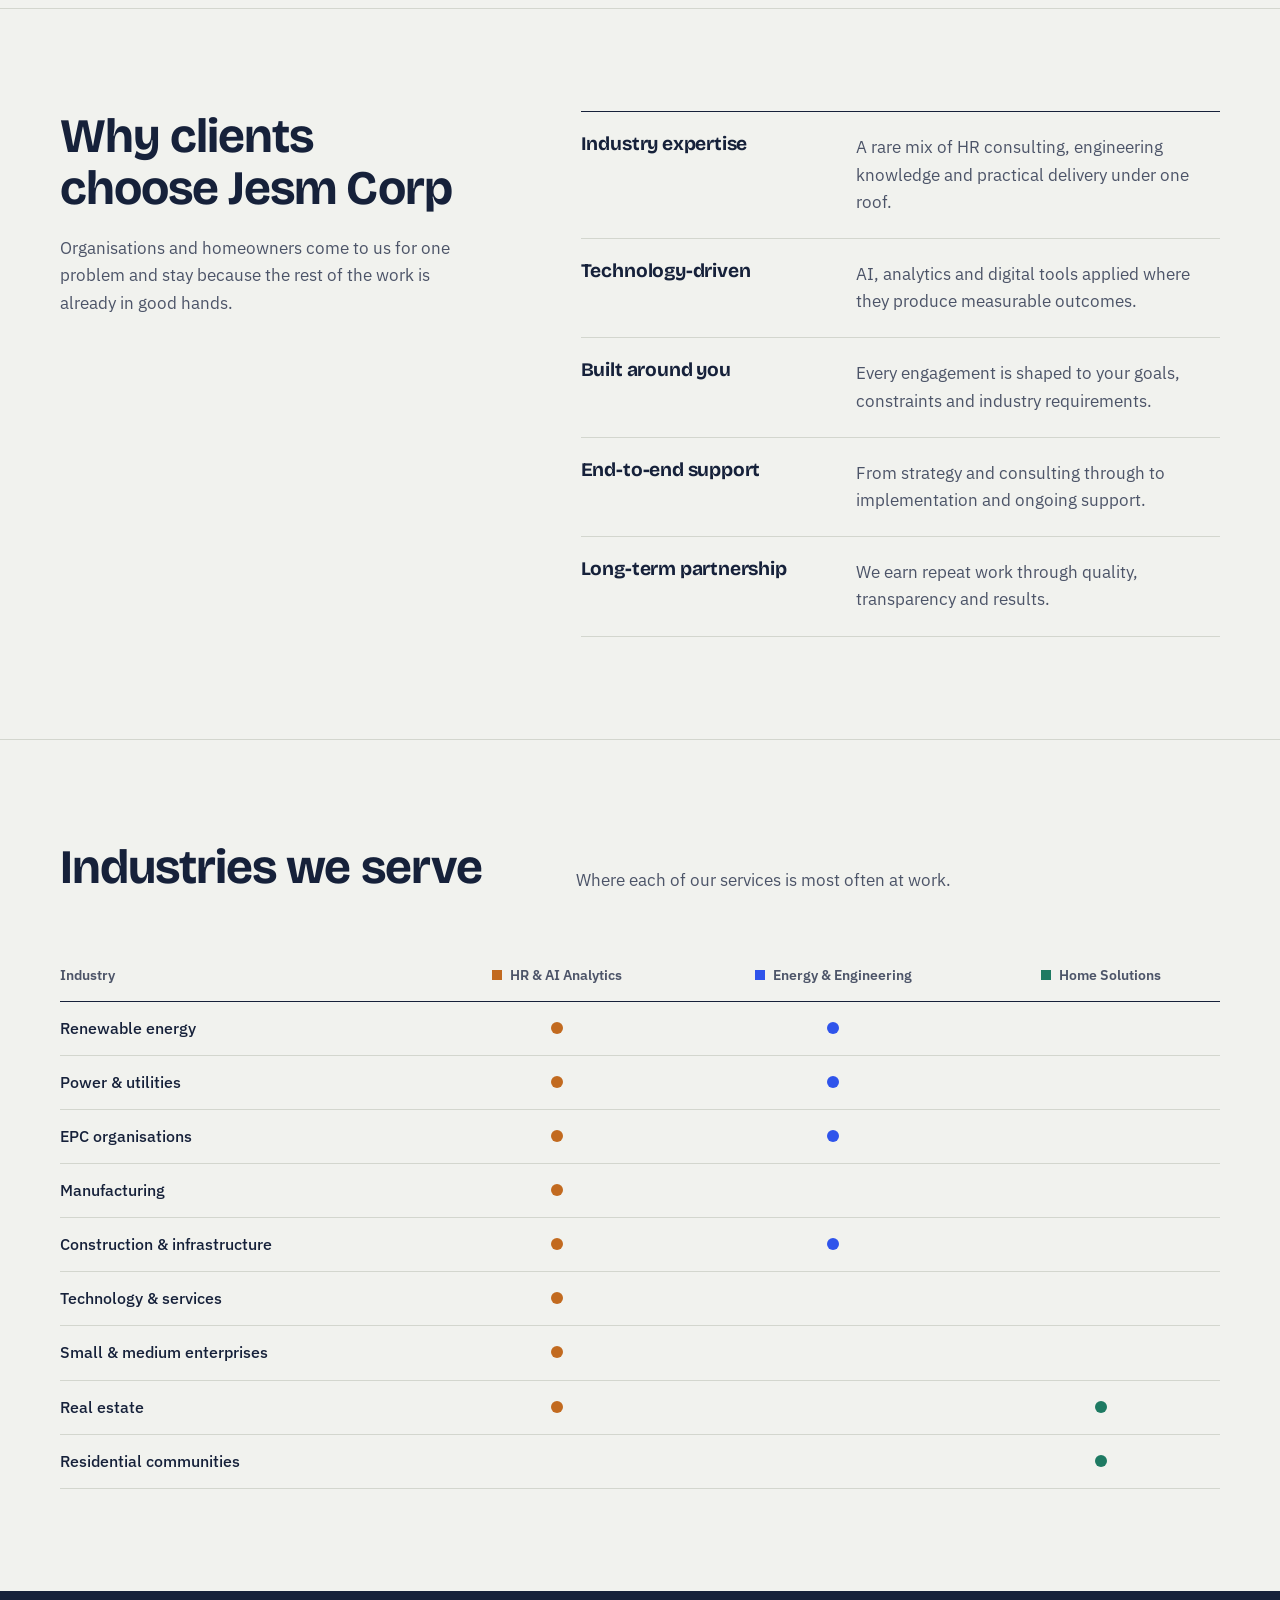
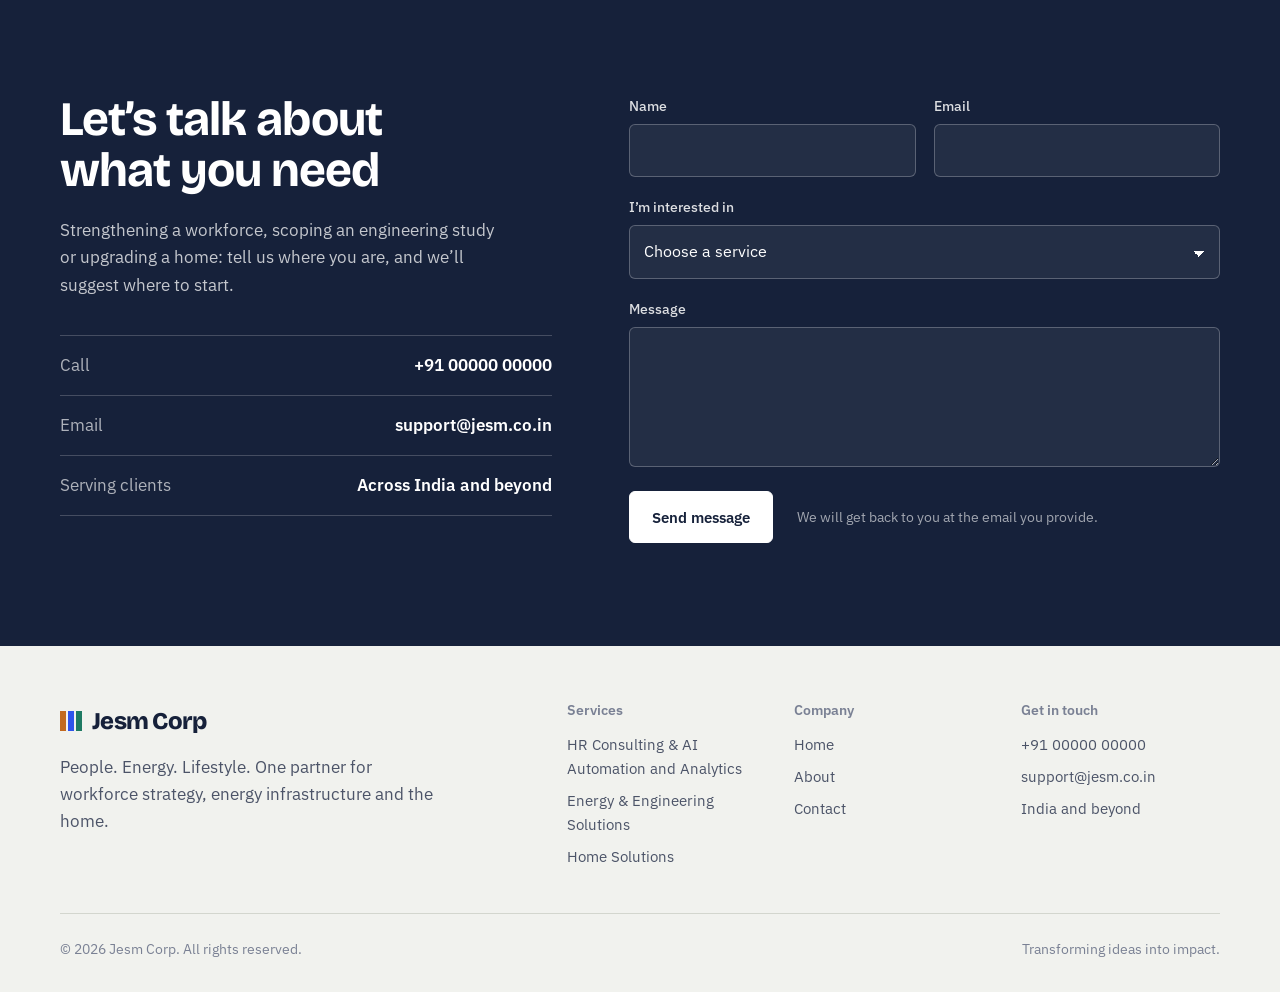
==== commit 1bc45528: "Send contact form to Google Sheet via Apps Script (email fallback) Co-Authored-By: Claude Sonnet 5.5" ====
--- a/index.html
+++ b/index.html
@@ -173,7 +173,7 @@
         <div class="field full"><label for="cf-message">Message</label><textarea id="cf-message" name="message" required></textarea></div>
         <div class="form-foot">
           <button type="submit" class="btn btn-light">Send message</button>
-          <p class="form-note" id="cf-note" aria-live="polite">Opens your email app with these details filled in, addressed to support@jesm.co.in.</p>
+          <p class="form-note" id="cf-note" aria-live="polite">We will get back to you at the email you provide.</p>
         </div>
       </form>
     </div>
